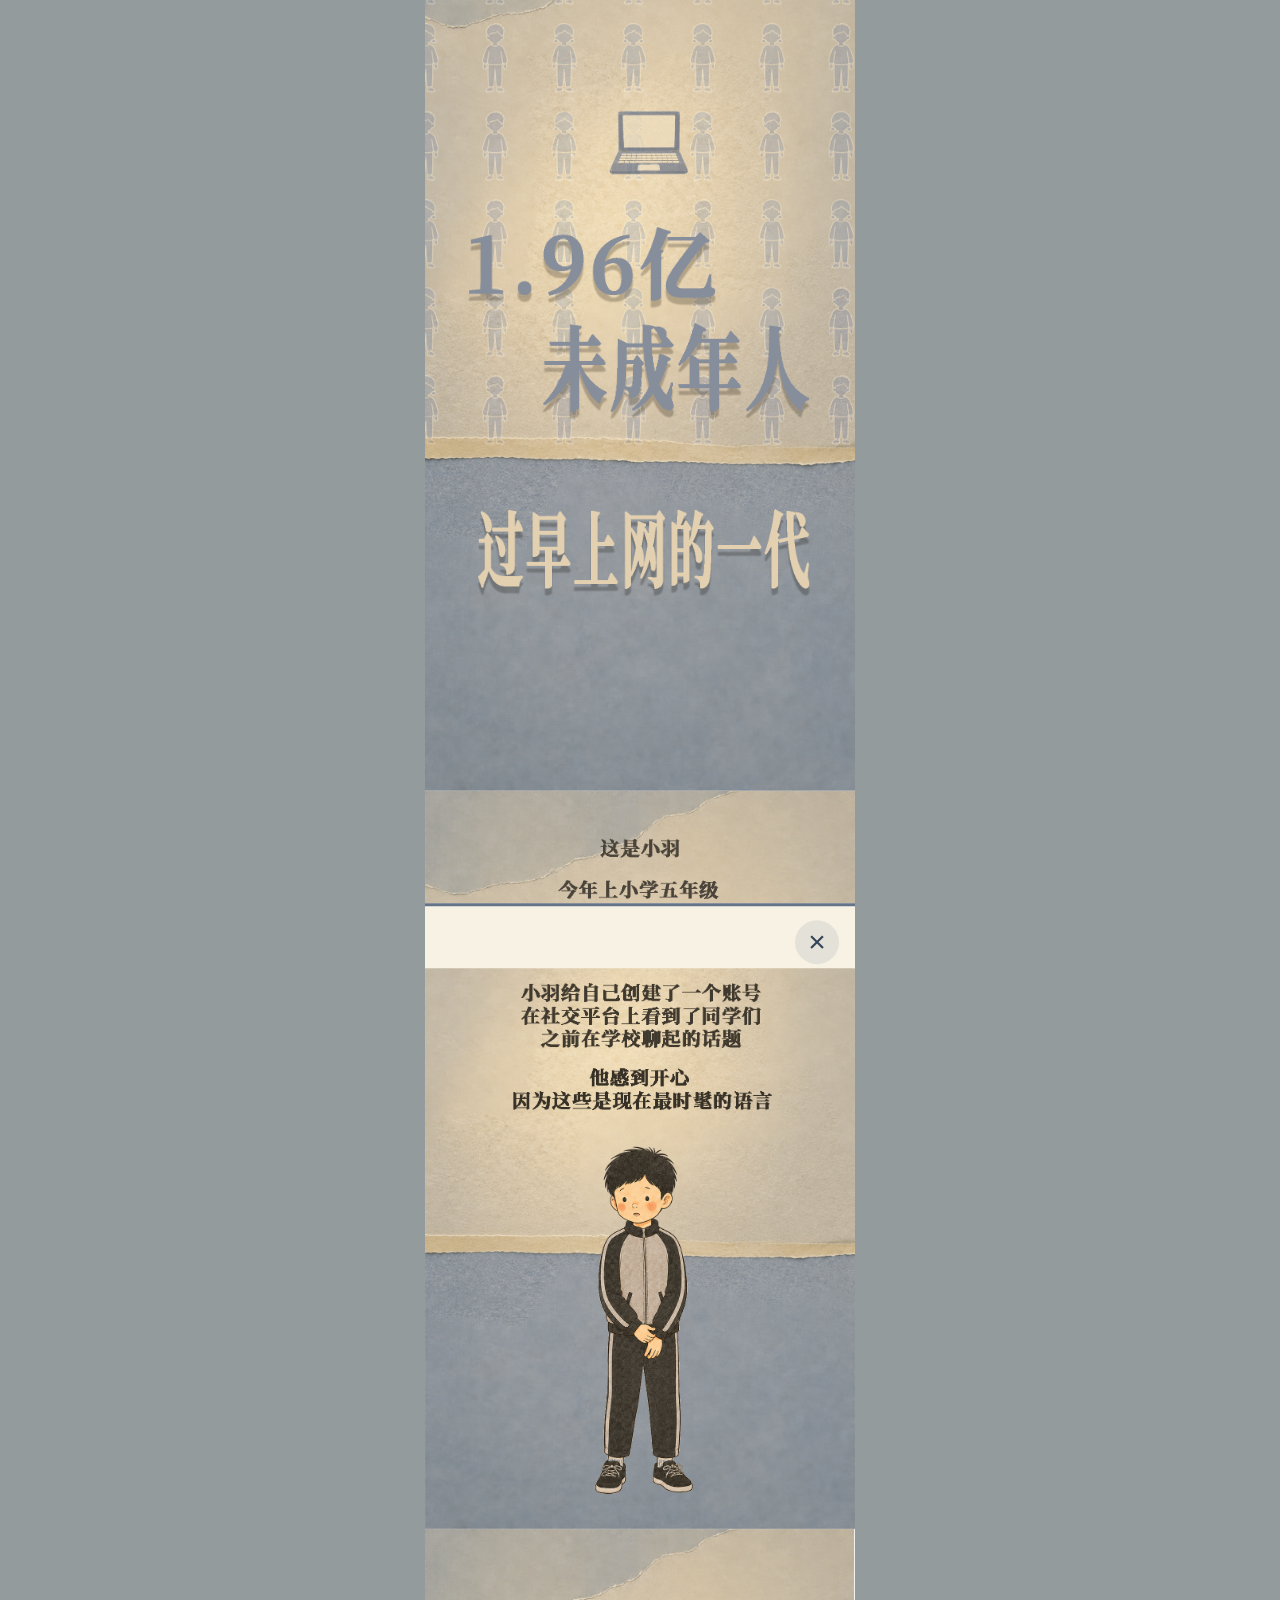
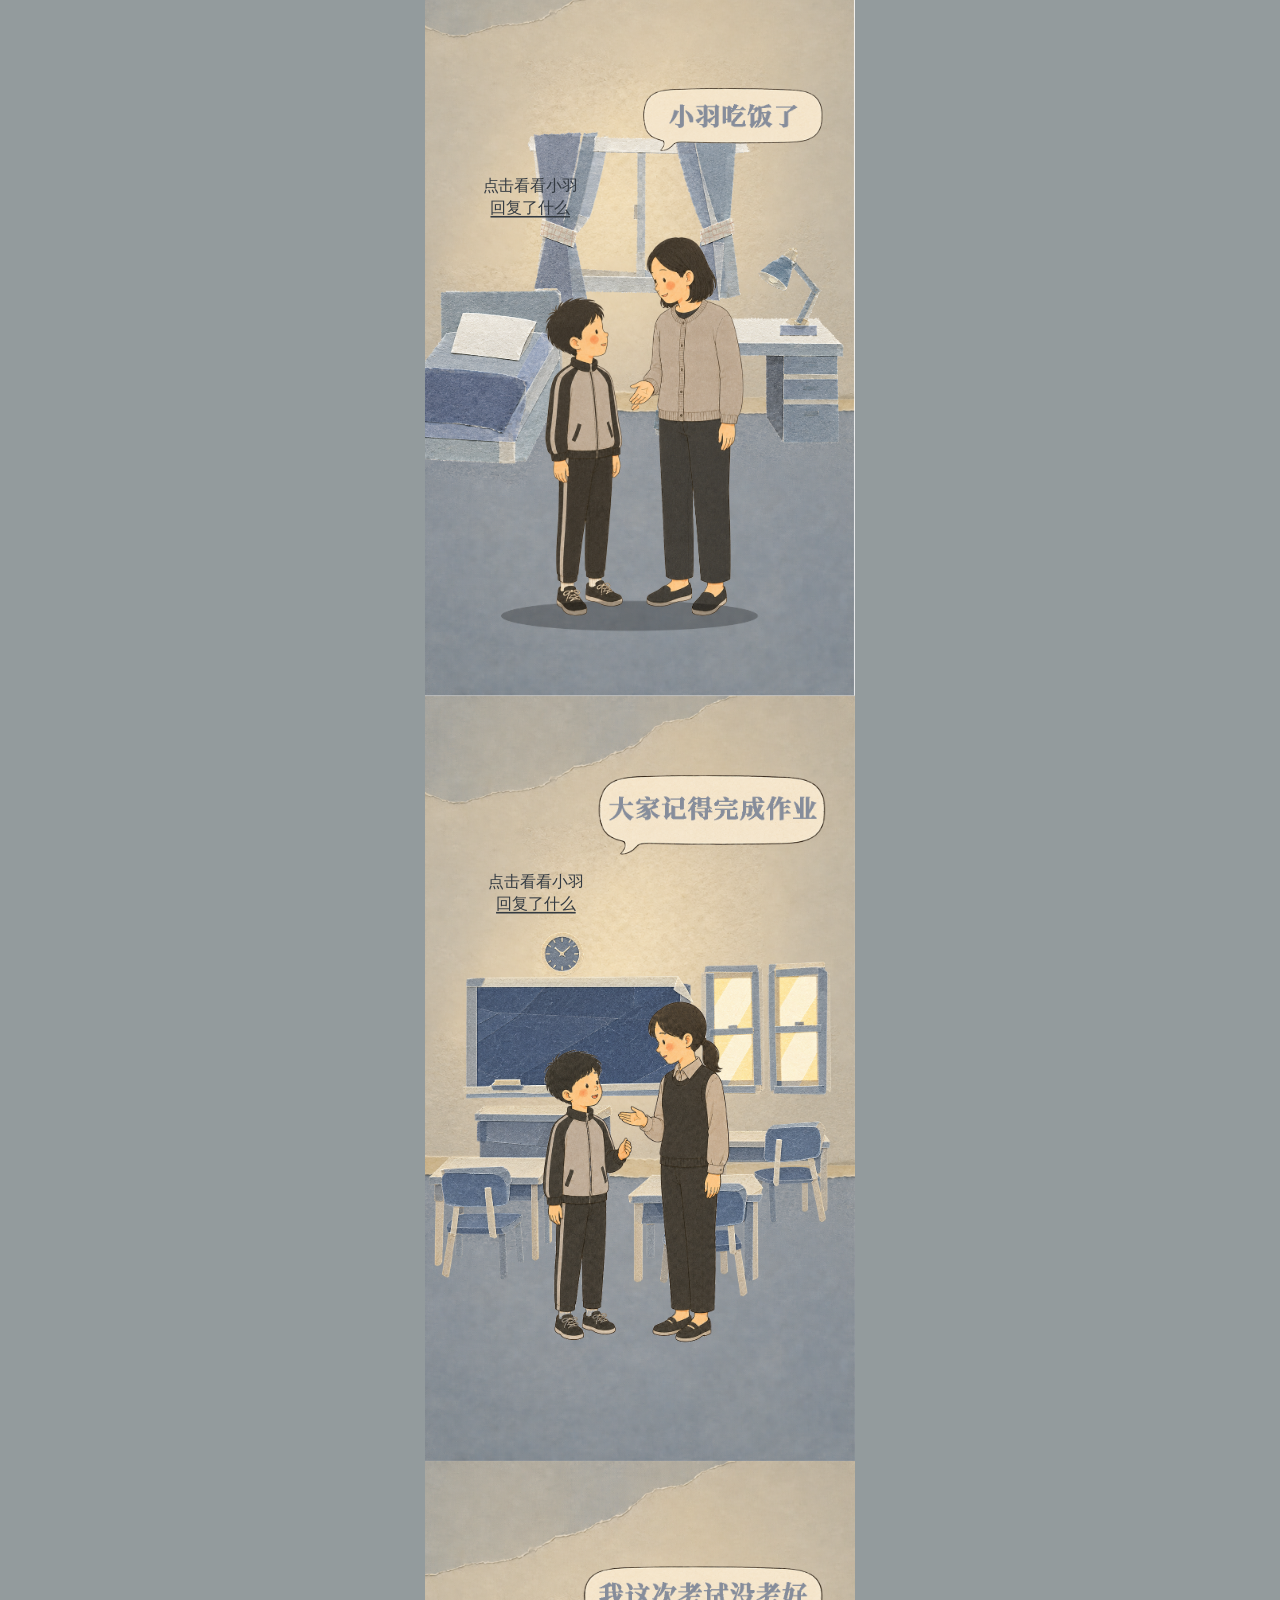
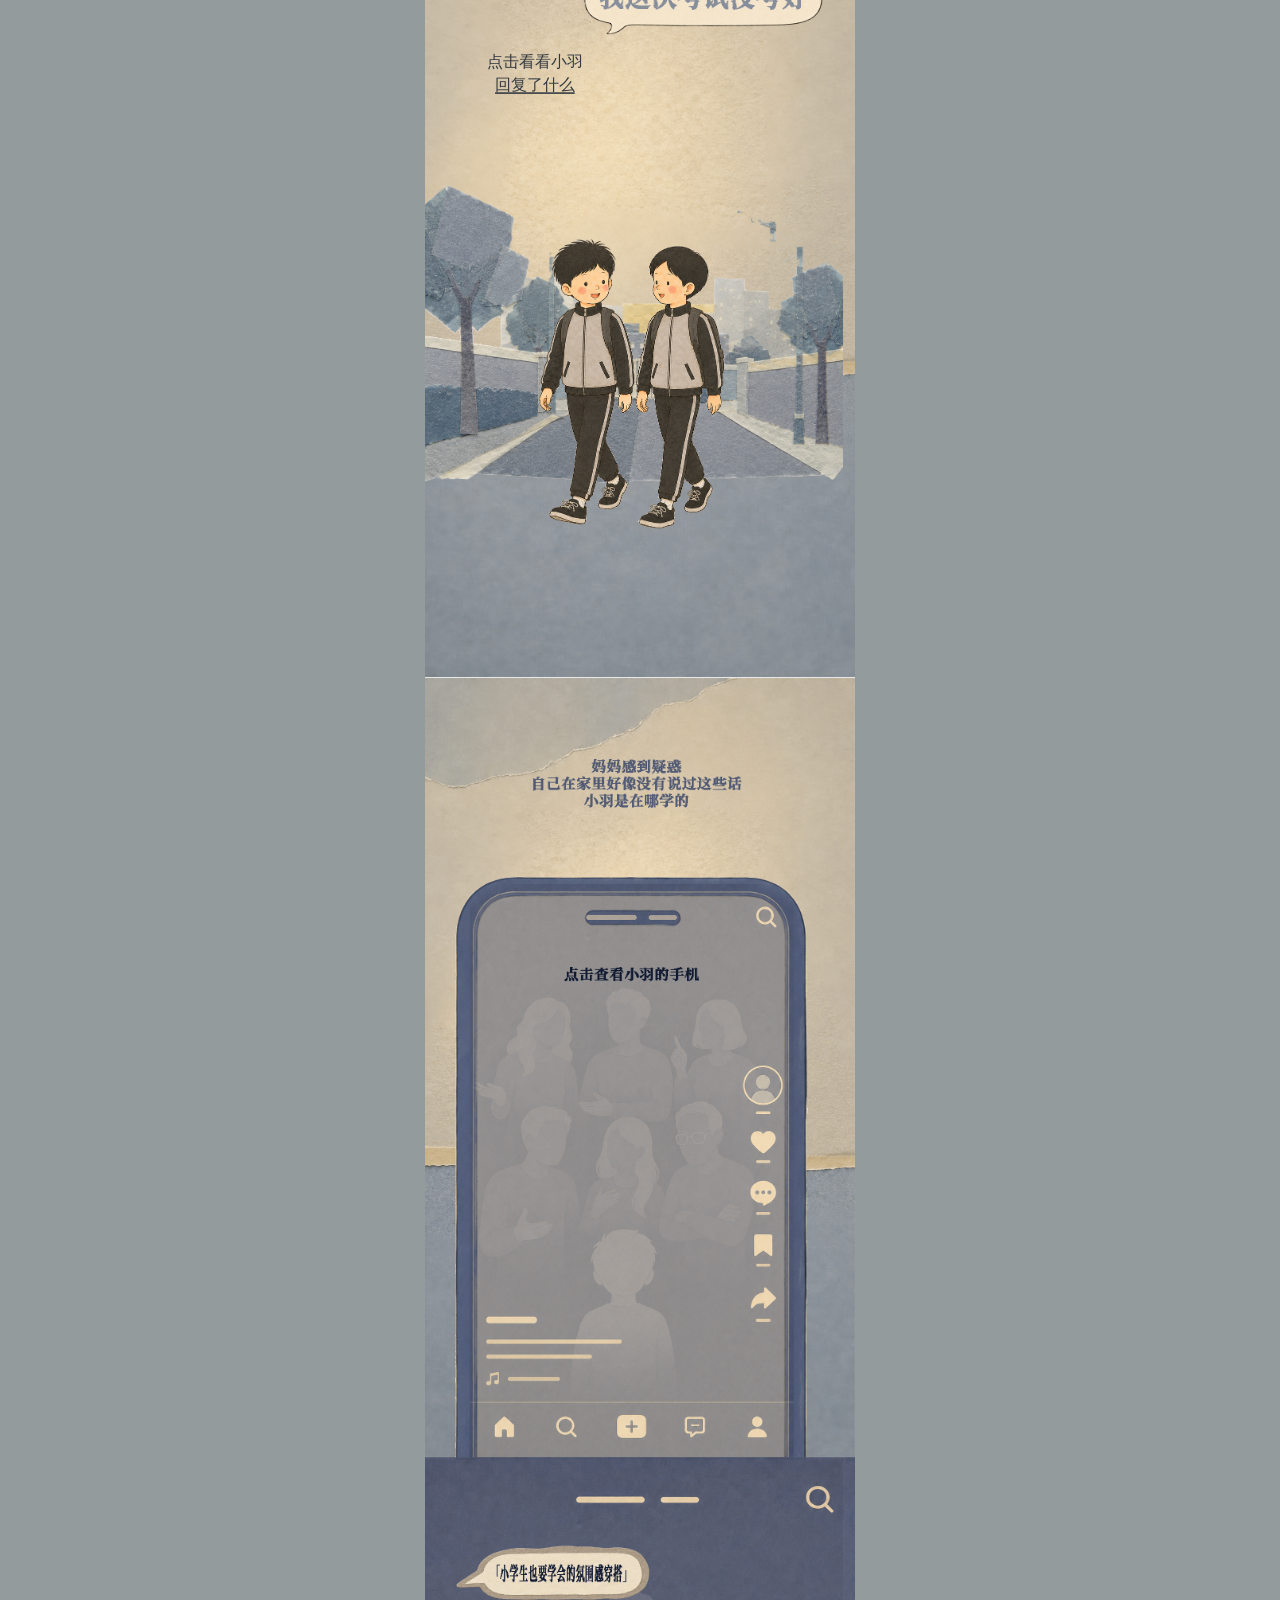
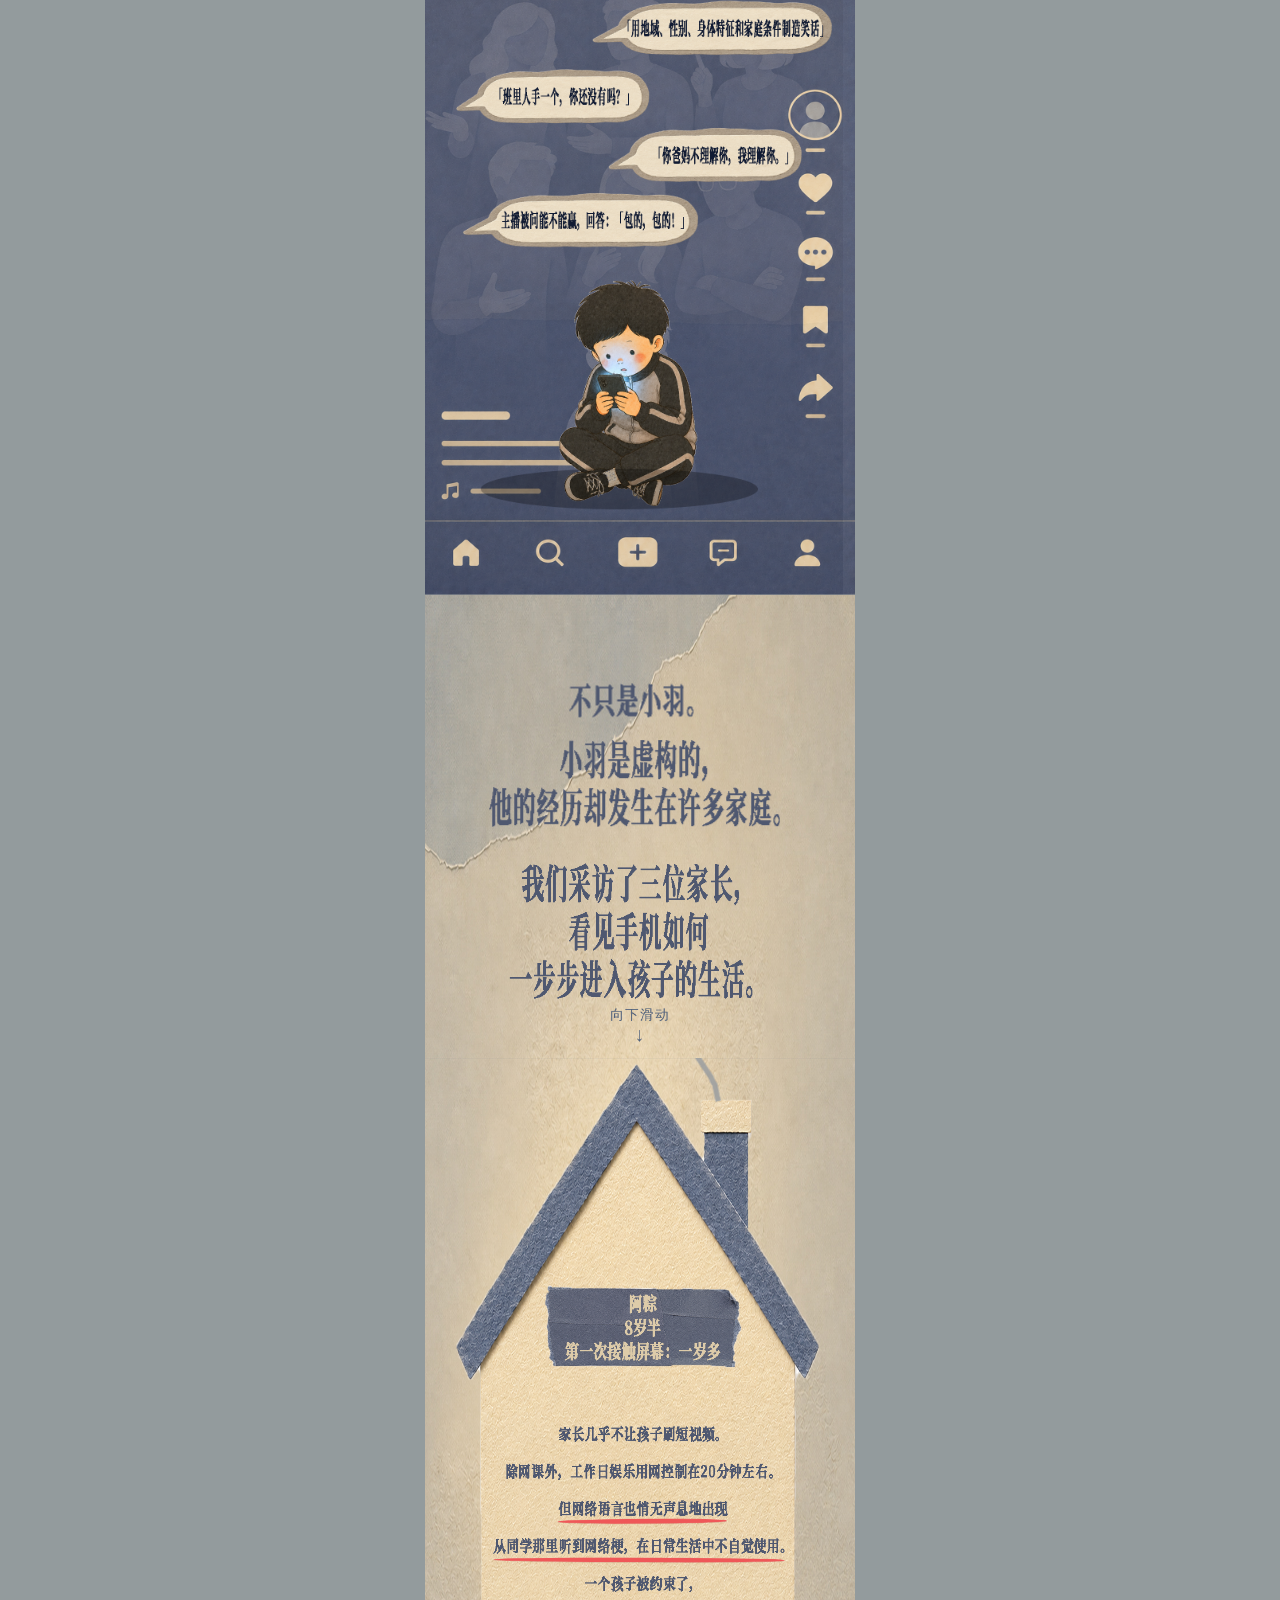
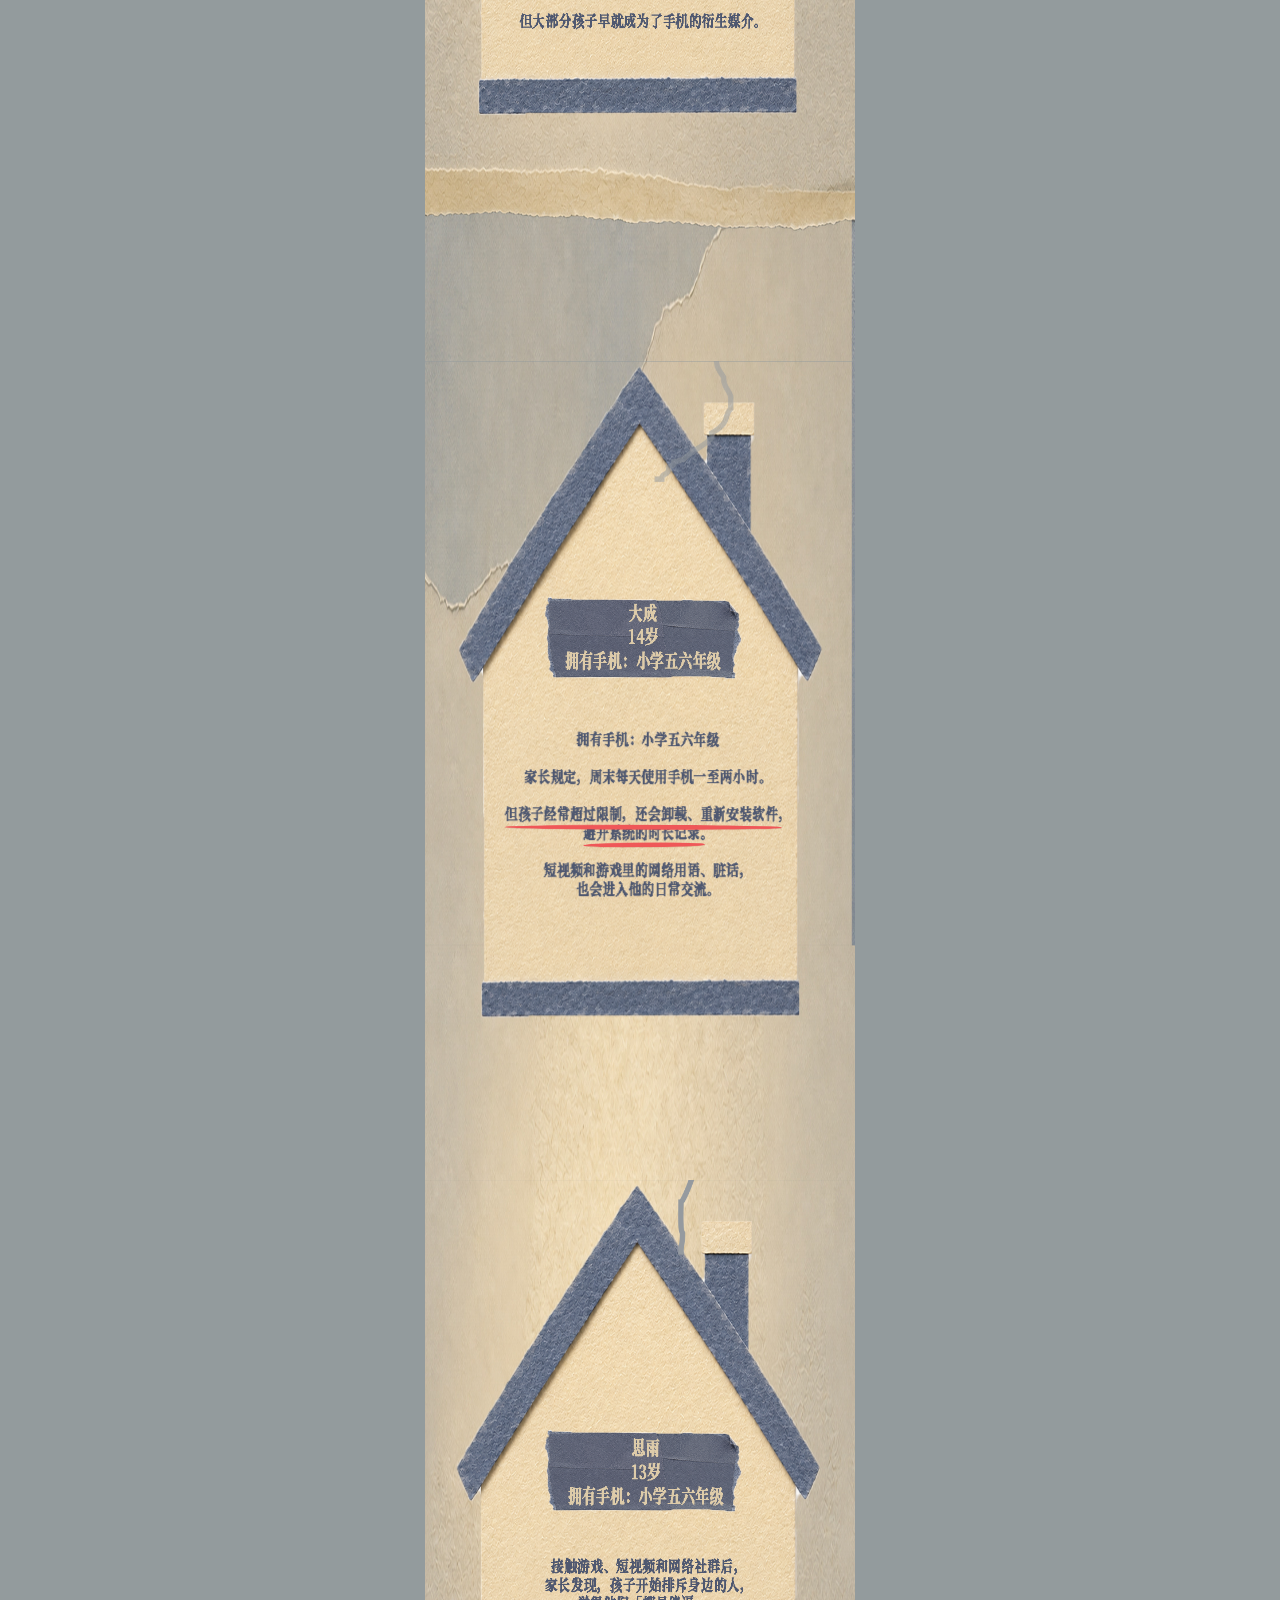
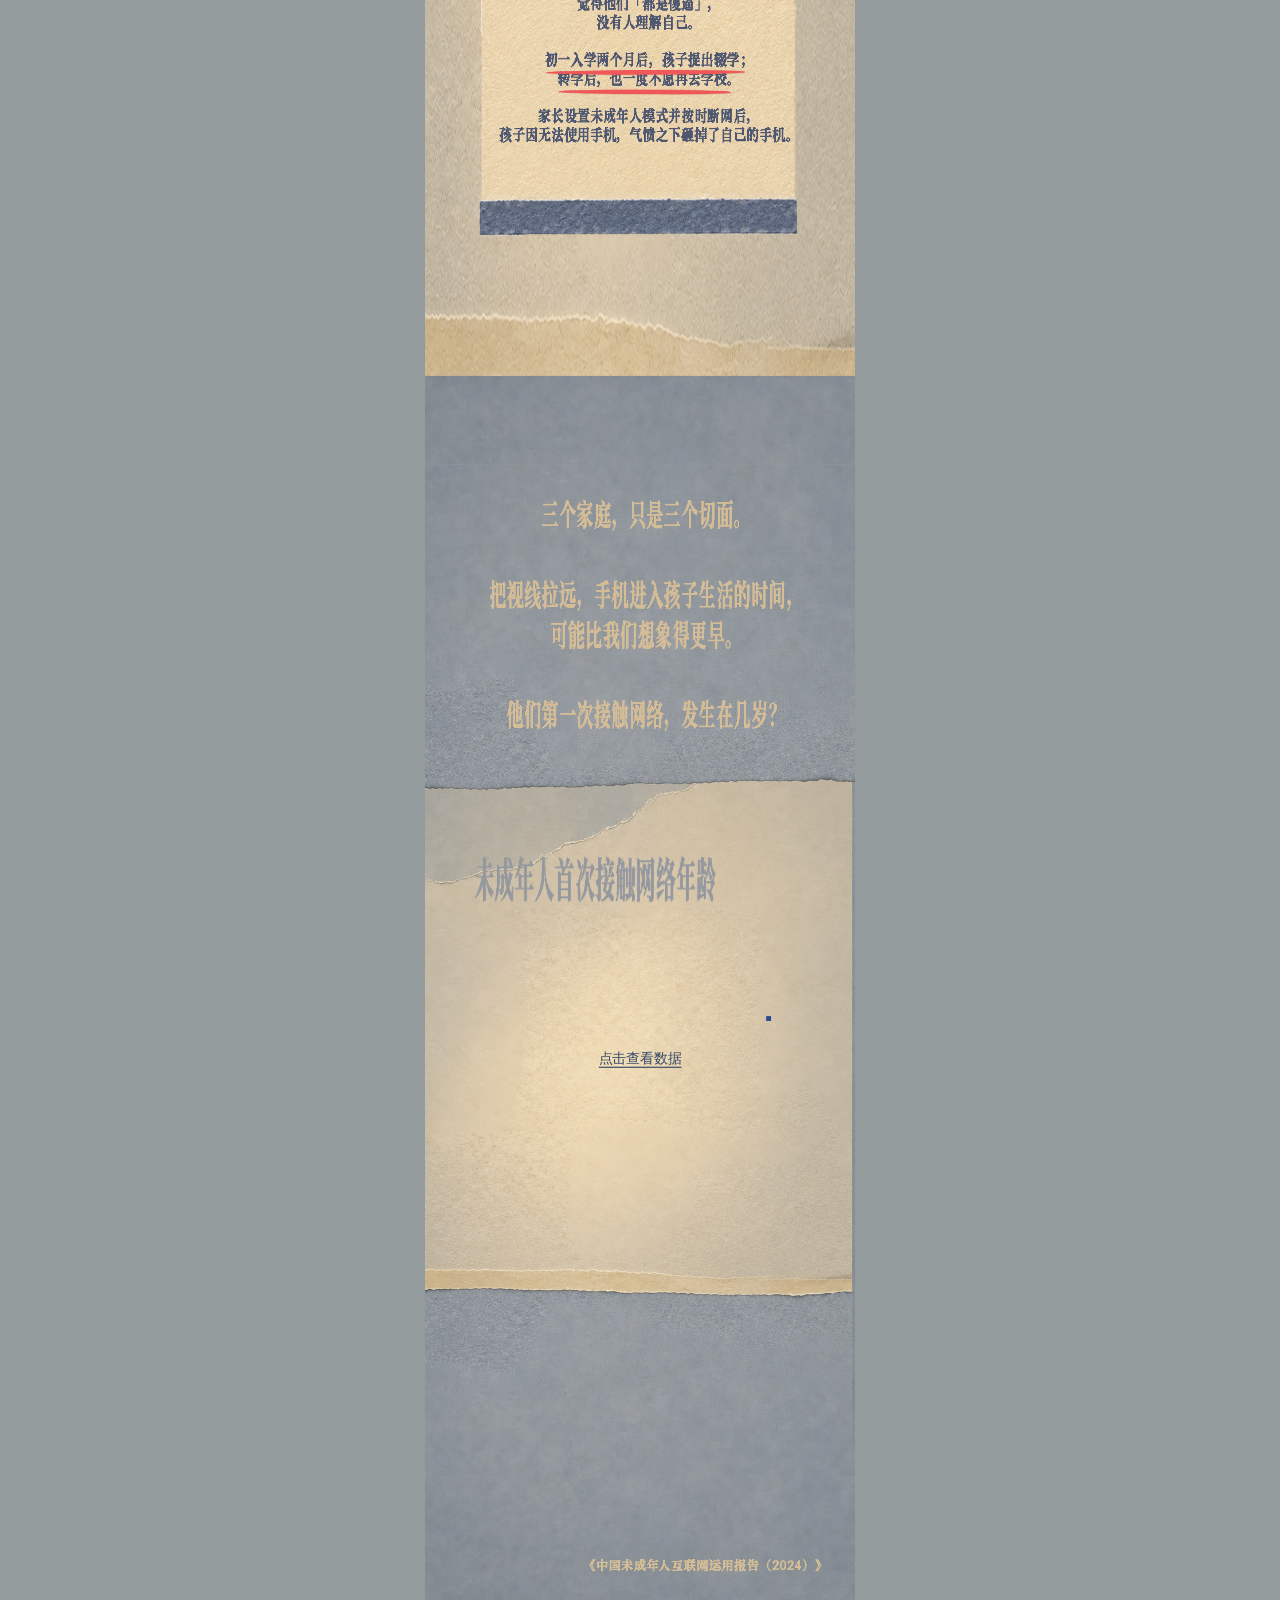
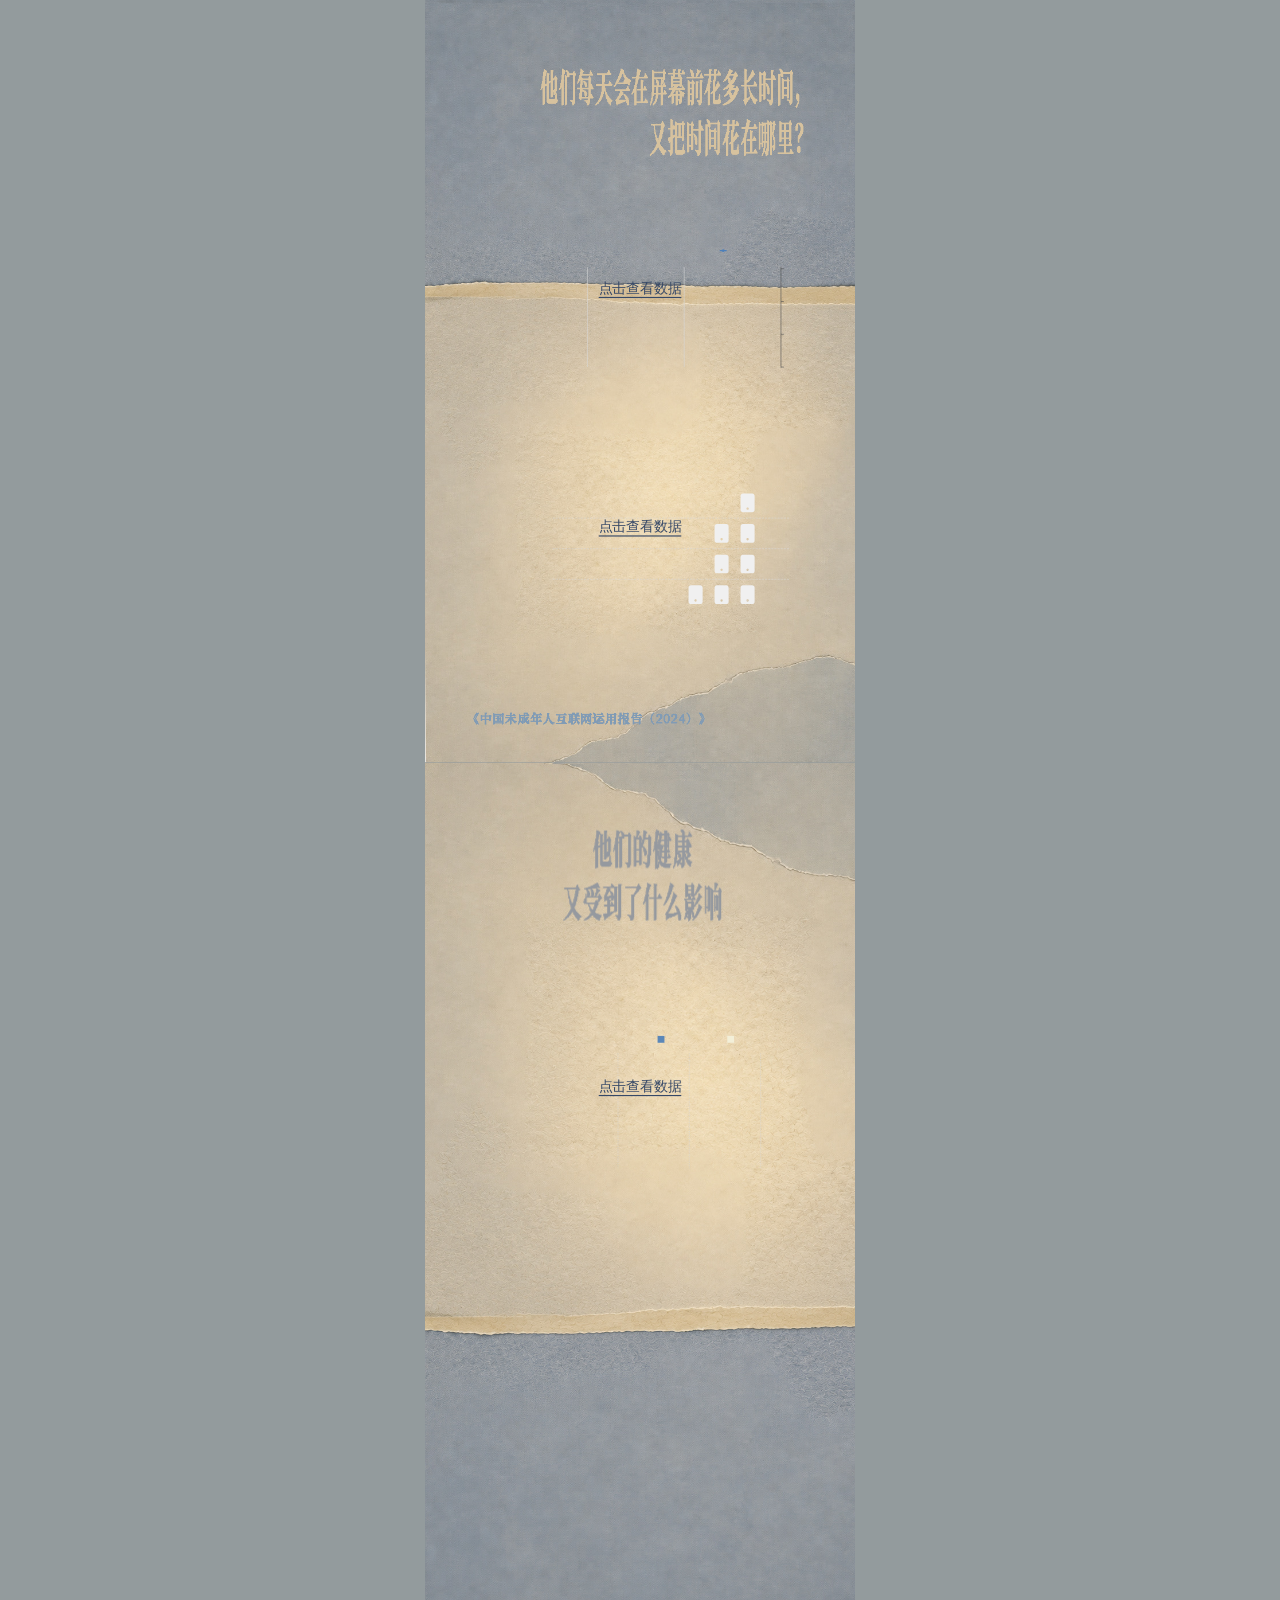
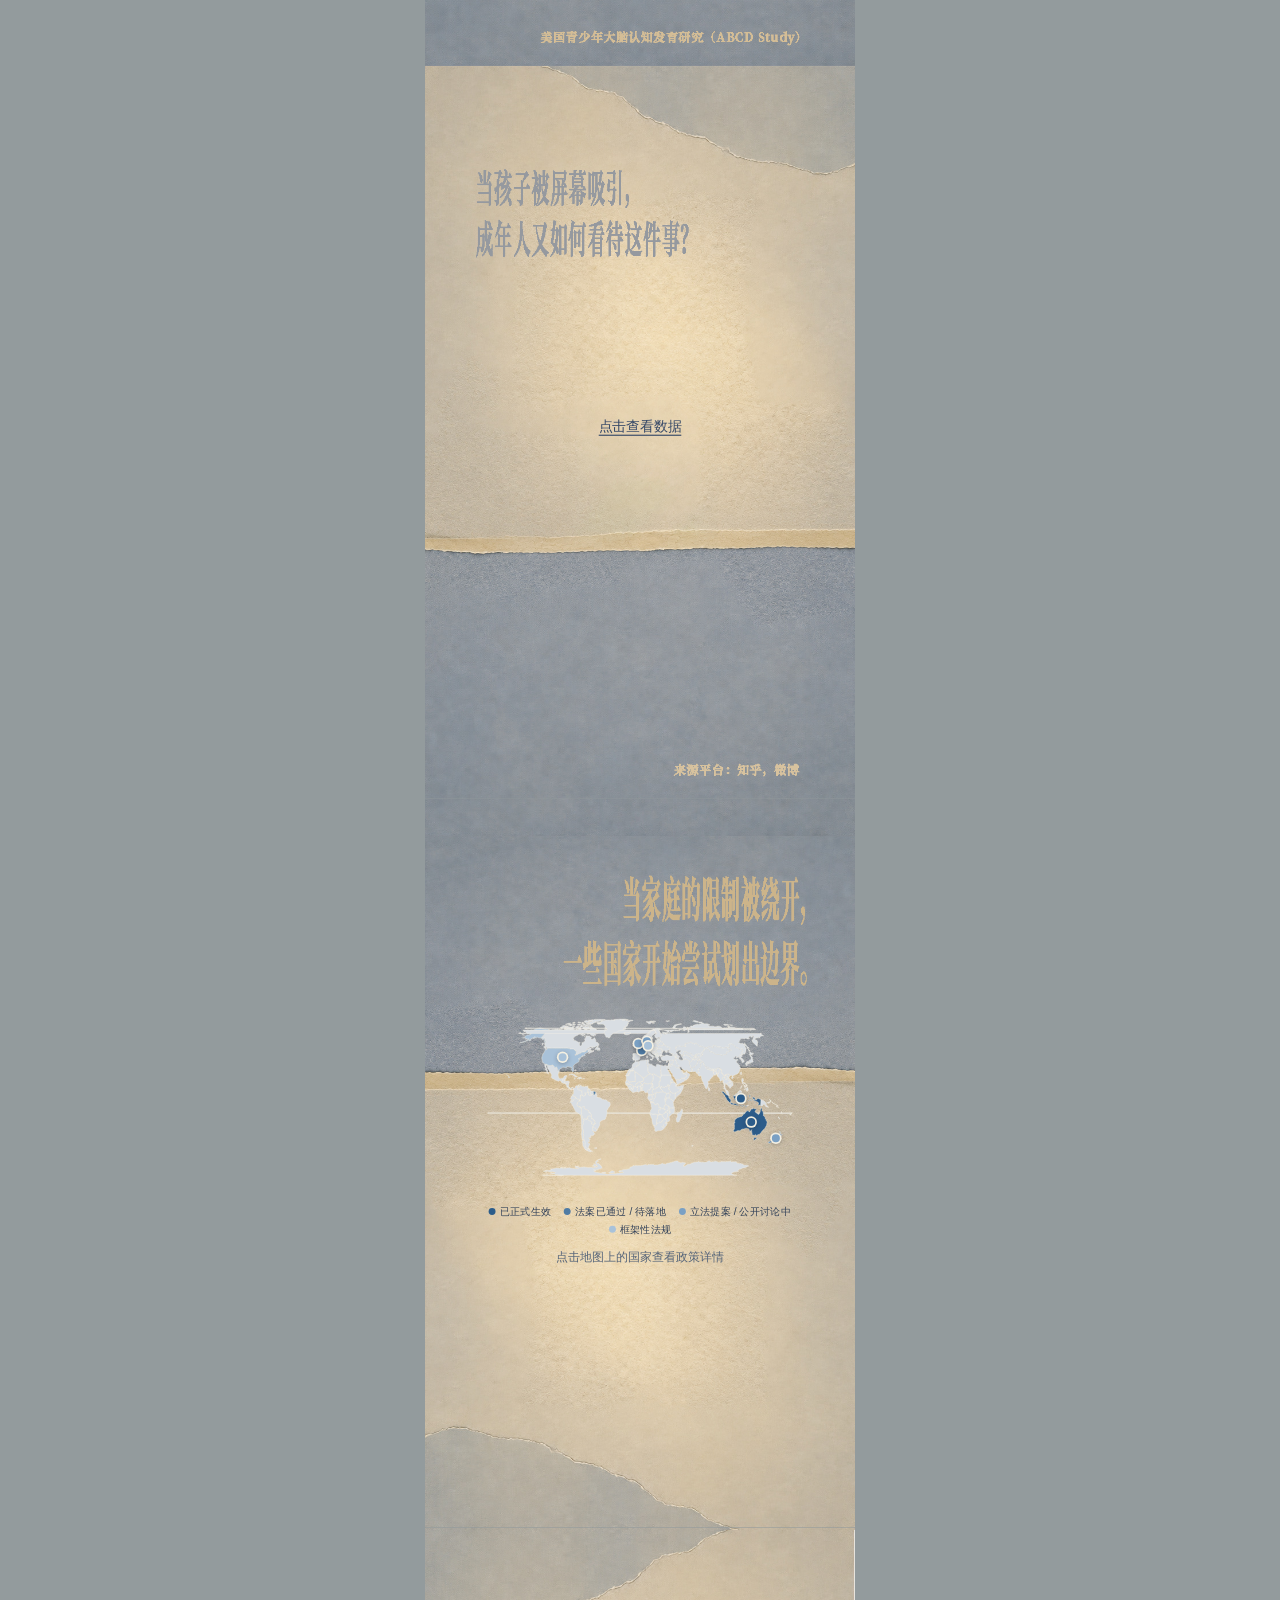
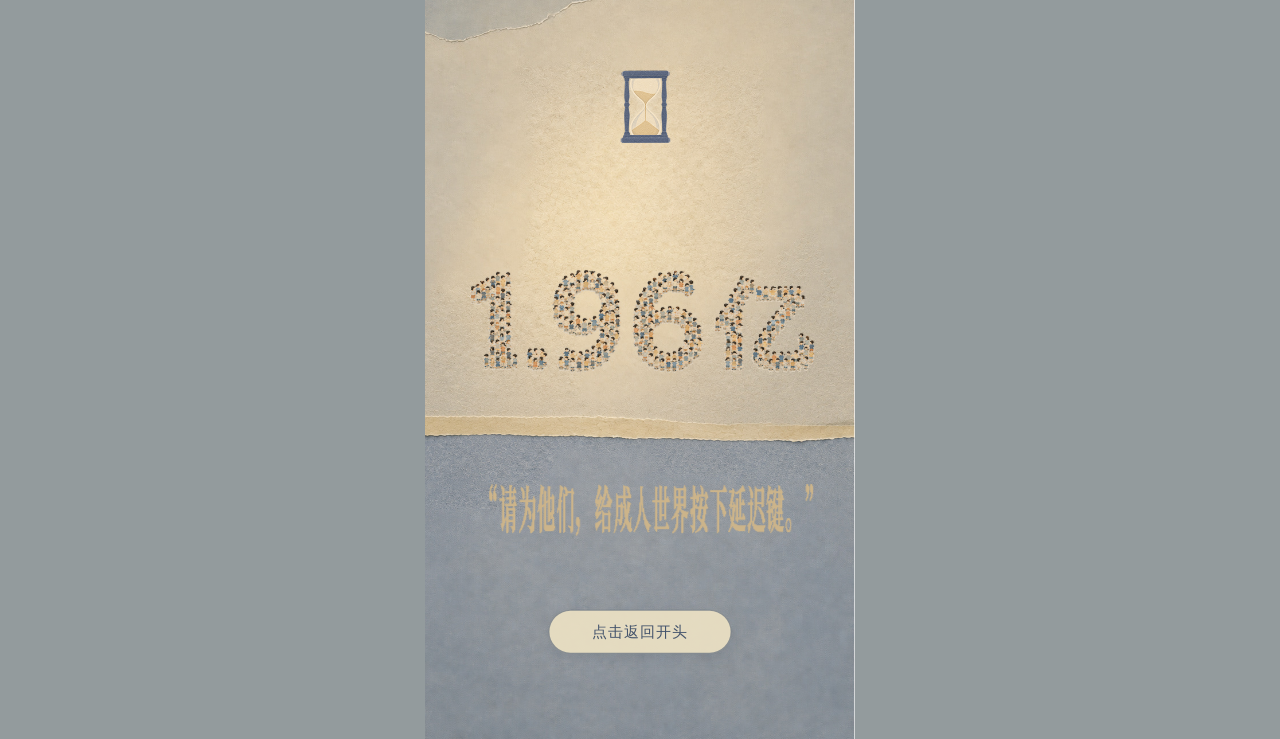
==== index.html @ 1a2f4278 "Refine interview emphasis and pacing" ====
<!doctype html>
<html lang="zh-CN" class="is-loading">
<head>
  <meta charset="UTF-8">
  <meta name="viewport" content="width=device-width, initial-scale=1">
  <meta name="theme-color" content="#939b9d">
  <title>过早上网的一代</title>
  <meta name="description" content="小羽的故事。由原始 PSD 画面制作的竖屏滚动 H5。">
  <link rel="icon" href="data:,">
  <link rel="stylesheet" href="./site-shell.css?v=20260908a">
  <link rel="stylesheet" href="./styles-interactions.css?v=20260903e">
  <link rel="stylesheet" href="./extension.css?v=20260910f">
  <link rel="stylesheet" href="./mobile-pager.css?v=20260909c">
  <script src="./assets/manifest.js" defer></script>
  <script src="./site-shell.js?v=20260908a" defer></script>
  <script src="./assets/interactions.js?v=20260903c" defer></script>
  <script src="./interaction-core.js?v=20260903e" defer></script>
  <script src="./app-interactions.js?v=20260910f" defer></script>
  <script src="./assets/extension/manifest.js?v=20260908d" defer></script>
  <script src="./assets/extension/charts-data.js?v=20260909e" defer></script>
  <script src="./assets/extension/map-data.js?v=20260908d" defer></script>
  <script src="./assets/extension/map-update.js?v=20260909e" defer></script>
  <script src="./extension-core.js?v=20260908d" defer></script>
  <script src="./extension-charts.js?v=20260908d" defer></script>
  <script src="./extension-map.js?v=20260909e" defer></script>
  <script src="./extension.js?v=20260910f" defer></script>
  <script src="./mobile-pager.js?v=20260909e" defer></script>
</head>
<body>
  <div id="h5-loader" role="status" aria-live="polite" aria-label="页面正在加载">
    <div class="h5-loader-panel">
      <div class="h5-loader-content">
        <img class="h5-loader-icon" src="./assets/interaction/layer-84.png" alt="">
        <p class="h5-loader-title">过早上网的一代</p>
        <div class="h5-loader-track" aria-hidden="true"><span id="h5-loader-bar"></span></div>
        <p id="h5-loader-text" class="h5-loader-text">正在加载 0%</p>
      </div>
    </div>
  </div>
  <main id="page" aria-label="过早上网的一代"><div id="design-canvas"></div></main>
  <noscript>
    <div class="no-script">
      <img src="assets/opening.png" alt="过早上网的一代">
      <img src="assets/introduction.png" alt="介绍小羽">
      <img src="assets/bedroom.png" alt="卧室中的母子对白">
      <img src="assets/classroom.png" alt="教室中的师生对白">
      <img src="assets/school-road.png" alt="放学路上的同学对白">
      <img src="assets/transition.png" alt="小羽的手机">
      <img src="assets/online-world.png" alt="小羽的网络环境">
      <img src="assets/extension/scenes/final-interview-intro.jpg" alt="采访引入">
      <img src="assets/extension/scenes/final-interview-one.jpg" alt="第一位家长采访">
      <img src="assets/extension/scenes/final-interview-two.jpg" alt="第二位家长采访">
      <img src="assets/extension/scenes/final-interview-three.jpg" alt="第三位家长采访">
      <img src="assets/extension/scenes/final-data-transition.jpg" alt="从家庭切面进入数据">
      <img src="assets/extension/scenes/final-age-chart.jpg" alt="首次接触网络年龄">
      <img src="assets/extension/scenes/final-usage-charts.jpg" alt="屏幕时长和手机用途">
      <img src="assets/extension/scenes/final-health-chart.jpg" alt="健康风险">
      <img src="assets/extension/scenes/final-word-cloud.jpg" alt="成年人态度词云">
      <img src="assets/extension/scenes/final-policy-map.jpg" alt="各国未成年人网络政策">
      <img src="assets/extension/scenes/final-ending.jpg" alt="请为他们按下延迟键">
    </div>
  </noscript>
  <noscript><style>html.is-loading{overflow:auto}html.is-loading #h5-loader{display:none}html.is-loading #page{visibility:visible}</style></noscript>
</body>
</html>
---- site-shell.css ----
html.is-loading,
html.is-loading body {
  overflow: hidden;
}

html.is-loading:not(.is-ready) #page {
  visibility: hidden;
}

#h5-loader {
  position: fixed;
  z-index: 20000;
  inset: 0;
  display: flex;
  justify-content: center;
  background: #73808e;
  opacity: 1;
  transition: opacity 360ms ease;
  touch-action: none;
}

#h5-loader[hidden] {
  display: none;
}

html.is-ready #h5-loader {
  opacity: 0;
  pointer-events: none;
}

.h5-loader-panel {
  display: grid;
  width: min(100%, 430px);
  min-height: 100vh;
  min-height: 100svh;
  place-items: center;
  color: #4a5668;
  background: #eee3c5;
}

.h5-loader-content {
  display: flex;
  width: 240px;
  flex-direction: column;
  align-items: center;
  transform: translateY(-4vh);
}

.h5-loader-icon {
  display: block;
  width: 82px;
  height: auto;
  margin-bottom: 26px;
  opacity: .82;
  animation: h5-loader-breathe 1.7s ease-in-out infinite;
}

.h5-loader-title {
  margin: 0 0 28px;
  font: 500 22px/1.5 "Songti SC", "STSong", serif;
  letter-spacing: .14em;
}

.h5-loader-track {
  width: 190px;
  height: 3px;
  overflow: hidden;
  background: rgba(74, 86, 104, .18);
}

#h5-loader-bar {
  display: block;
  width: 0;
  height: 100%;
  background: #65758a;
  transition: width 180ms ease;
}

.h5-loader-text {
  margin: 13px 0 0;
  font: 14px/1.5 "PingFang SC", "Microsoft YaHei", sans-serif;
  letter-spacing: .08em;
}

.return-to-opening {
  position: absolute;
  z-index: 5000;
  left: 50%;
  top: 1190px;
  width: 320px;
  min-height: var(--extension-touch-size, 86px);
  padding: 10px 18px;
  border: 2px solid rgba(71, 87, 111, .58);
  border-radius: 999px;
  color: #43536b;
  background: rgba(238, 227, 197, .9);
  box-shadow: 0 7px 20px rgba(49, 58, 72, .12);
  font-family: "PingFang SC", "Microsoft YaHei", sans-serif;
  font-size: calc(var(--extension-touch-size, 86px) * .34);
  line-height: 1.4;
  letter-spacing: .08em;
  transform: translateX(-50%);
  cursor: pointer;
  touch-action: pan-y;
  -webkit-tap-highlight-color: transparent;
}

.return-to-opening:focus-visible {
  outline: 3px solid #4f7eff;
  outline-offset: 4px;
}

.return-to-opening:active {
  transform: translateX(-50%) scale(.98);
}

@keyframes h5-loader-breathe {
  0%, 100% { opacity: .58; transform: translateY(-3px); }
  50% { opacity: .9; transform: translateY(3px); }
}

@media (prefers-reduced-motion: reduce) {
  #h5-loader,
  #h5-loader-bar,
  .h5-loader-icon {
    animation: none !important;
    transition: none !important;
  }
}
---- styles-interactions.css ----
:root { color-scheme: light; }
* { box-sizing: border-box; }
html, body { margin: 0; padding: 0; overflow-x: hidden; }
html { scrollbar-width: none; }
html::-webkit-scrollbar { display: none; }
body { background: #939b9d; }
#page { position: relative; width: min(100%, 1080px); margin: 0 auto; overflow: hidden; }
/* 固定原设计坐标，只对整个画布等比缩放。 */
#design-canvas {
  position: absolute; left: 0; top: 0; width: 1080px; height: 13549px;
  transform: scale(var(--page-scale, 1)); transform-origin: 0 0;
}
.scene {
  position: absolute; left: 0; top: calc(var(--scene-y) * 1px);
  width: 1080px; height: calc(var(--scene-height) * 1px);
}
.scene-final, .scene-backdrop {
  position: absolute; left: 0; top: 0; width: 1080px; height: 100%; display: block;
}
.scene-final { z-index: 100; opacity: 1; pointer-events: none; }
.layer-stage { position: absolute; inset: 0; opacity: 0; pointer-events: none; background: #fff; }
#online-world > .layer-stage { background: transparent; }
.scene[data-render="layers"] > .scene-final { opacity: 0; }
.scene[data-render="layers"] > .layer-stage { opacity: 1; }
.psd-layer {
  position: absolute;
  left: calc(var(--psd-x) * 1px);
  top: calc((var(--psd-y) - var(--scene-y)) * 1px);
  width: calc(var(--psd-width) * 1px); height: calc(var(--psd-height) * 1px);
  z-index: var(--psd-z); display: block; transform: none;
  pointer-events: none; user-select: none;
}
/* 原手机屏幕上的透明热区；拖动仍由浏览器正常滚动。 */
.phone-hotzone {
  position: absolute; left: 112px; top: 518px; width: 814px; height: 1445px;
  z-index: 200; background: transparent; border: 0; padding: 0; margin: 0;
  cursor: pointer; touch-action: pan-y; -webkit-tap-highlight-color: transparent;
}
.phone-hotzone:disabled { pointer-events: none; }
.phone-hotzone:focus-visible { outline: 3px solid #4f7eff; outline-offset: -3px; }
/* 新增点击指示只占用原回复气泡区域，不改变任何美术素材的位置。 */
.reply-hint {
  position: absolute;
  left: calc(var(--psd-x) * 1px);
  top: calc((var(--psd-y) - var(--scene-y)) * 1px);
  width: calc(var(--psd-width) * 1px); height: calc(var(--psd-height) * 1px);
  z-index: 200; border: 0; padding: 0 18px; margin: 0;
  background: transparent; color: #343b42;
  font: 40px/1.4 "PingFang SC", "Microsoft YaHei", sans-serif;
  letter-spacing: 0; text-align: center; cursor: pointer;
  opacity: 0; pointer-events: none; touch-action: pan-y;
  -webkit-tap-highlight-color: transparent;
}
.reply-hint span { display: block; }
.reply-hint span:last-child { text-decoration: underline; text-underline-offset: 7px; }
.reply-hint[data-available="true"] { opacity: 1; pointer-events: auto; }
.reply-hint:focus-visible { outline: 3px solid #4f7eff; outline-offset: -3px; }
@media (prefers-reduced-motion: reduce) {
  .psd-layer { animation: none !important; transition: none !important; }
}
.no-script { width: min(100%,1080px); margin: 0 auto; }
.no-script img { display:block; width:100%; height:auto; }
---- extension.css ----
/* 新版后半段：仍使用旧版1080px坐标系，只整体缩放750px续页。 */
#page.extension-enabled {
  height: var(--extension-page-height) !important;
  width: min(100%, 430px);
}

#extension-canvas {
  position: absolute;
  left: 0;
  width: 750px;
  overflow: visible;
  transform-origin: 0 0;
}

.extension-scene {
  position: absolute;
  left: 0;
  width: 750px;
  overflow: hidden;
  isolation: isolate;
}

.extension-final,
.extension-backdrop {
  position: absolute;
  inset: 0;
  display: block;
  width: 750px;
  height: 100%;
  user-select: none;
  pointer-events: none;
}

.extension-final { z-index: 1; }
.extension-backdrop { z-index: 0; }

.extension-scene.is-enhanced .extension-final { display: none; }
.extension-scene.has-error .extension-final { display: block; z-index: 9999; }

.extension-layer-stage {
  position: absolute;
  inset: 0;
  z-index: 2;
  overflow: hidden;
}

.extension-art-layer {
  position: absolute;
  display: block;
  max-width: none;
  opacity: 0;
  pointer-events: none;
  user-select: none;
  transform-origin: 50% 50%;
  will-change: opacity, transform;
}

.interview-underline {
  --underline-progress: 0;
  --underline-rotate: 0deg;
  position: absolute;
  z-index: 1400;
  display: block;
  height: 8px;
  border-radius: 55% 45% 50% 50%;
  background: #ef5758;
  box-shadow: 0 1px 0 rgba(174, 43, 47, .22);
  opacity: 0;
  transform: rotate(var(--underline-rotate)) scaleX(var(--underline-progress));
  transform-origin: left center;
  pointer-events: none;
  will-change: opacity, transform;
}

.interview-scroll-guide {
  position: absolute;
  z-index: 1500;
  left: 0;
  top: 718px;
  width: 750px;
  color: #50617c;
  font: 24px/1.25 "PingFang SC", "Microsoft YaHei", sans-serif;
  letter-spacing: 2px;
  text-align: center;
  opacity: 0;
  pointer-events: none;
  will-change: opacity, transform;
}

.interview-scroll-guide > span { display: block; }

.interview-scroll-arrow {
  margin-top: 2px;
  font-size: 34px;
  line-height: 1;
  animation: interview-scroll-nudge 1.35s ease-in-out infinite;
}

@keyframes interview-scroll-nudge {
  0%, 100% { transform: translateY(0); opacity: .62; }
  50% { transform: translateY(8px); opacity: 1; }
}

.extension-chart-shell {
  position: absolute;
  z-index: 600;
  width: 620px;
  overflow: visible;
}

.extension-chart-shell svg {
  display: block;
  width: 100%;
  height: auto;
  overflow: visible;
}

.extension-chart-trigger {
  position: absolute;
  z-index: 2000;
  left: 50%;
  top: 50%;
  width: 248px;
  min-height: 58px;
  margin: -29px 0 0 -124px;
  border: 0;
  padding: 8px;
  color: #354867;
  background: transparent;
  font: 24px/1.4 "PingFang SC", "Microsoft YaHei", sans-serif;
  text-align: center;
  text-decoration: underline;
  text-underline-offset: 7px;
  cursor: pointer;
  touch-action: pan-y;
  -webkit-tap-highlight-color: transparent;
}

.extension-chart-trigger:focus-visible {
  outline: 3px solid #4f7eff;
  outline-offset: 3px;
}

.extension-chart-shell[data-chart-complete="true"] .extension-chart-trigger {
  display: none;
}

/* 政策地图：地图本体保持 PSD 坐标，仅在圆点上叠加可点按区域。 */
.policy-map {
  position: absolute;
  z-index: 500;
  left: 65px;
  top: 355px;
  width: 620px;
  color: #34435a;
  font-family: "PingFang SC", "Microsoft YaHei", sans-serif;
}

.map-art {
  position: relative;
  width: 620px;
  height: 330px;
  opacity: 0;
  transform: translateY(16px);
  transition: opacity 700ms ease, transform 700ms ease;
}

.policy-map.is-visible .map-art {
  opacity: 1;
  transform: translateY(0);
}

.map-art > svg {
  display: block;
  width: 620px;
  height: 330px;
}

.policy-world path {
  fill: #d9dee3;
}

.policy-world path.policy-country {
  fill: var(--policy-country-color) !important;
}

.policy-point {
  position: absolute;
  width: var(--extension-touch-size, 84px);
  height: var(--extension-touch-size, 84px);
  margin: var(--extension-touch-half, -42px) 0 0 var(--extension-touch-half, -42px);
  border: 0;
  border-radius: 50%;
  padding: 0;
  background: transparent;
  cursor: pointer;
  touch-action: pan-y;
  -webkit-tap-highlight-color: transparent;
}

.policy-point::before {
  content: "";
  position: absolute;
  left: 50%;
  top: 50%;
  width: 14px;
  height: 14px;
  border: 3px solid rgba(247, 242, 227, .96);
  border-radius: 50%;
  background: var(--point-color);
  box-shadow: 0 2px 7px rgba(32, 33, 36, .28);
  transform: translate(-50%, -50%);
}

.policy-point:focus-visible,
.sheet-close:focus-visible {
  outline: 3px solid #4f7eff;
  outline-offset: 3px;
}

.map-legend {
  margin: 20px 14px 0;
  font-size: 18px;
  line-height: 1.7;
  text-align: center;
}

.map-legend span {
  display: inline-block;
  margin: 0 11px;
  white-space: nowrap;
}

.map-legend span::before {
  content: "";
  display: inline-block;
  width: 12px;
  height: 12px;
  margin-right: 7px;
  border-radius: 50%;
  background: var(--legend-color);
}

.map-instruction {
  margin: 20px 0 0;
  color: #56657a;
  font-size: 21px;
  text-align: center;
}

.policy-fallback {
  position: absolute;
  width: 1px;
  height: 1px;
  overflow: hidden;
  clip: rect(0 0 0 0);
  clip-path: inset(50%);
}

/* 国家政策详情：固定在真实手机视口，不随 PSD 画布缩放。 */
.sheet-backdrop {
  position: fixed;
  z-index: 9900;
  inset: 0;
  display: none;
  background: rgba(22, 29, 39, .48);
  opacity: 0;
  transition: opacity 220ms ease;
}

.sheet-backdrop.is-open {
  display: block;
  opacity: 1;
}

.policy-sheet {
  position: fixed;
  z-index: 10000;
  left: 50%;
  bottom: 0;
  width: min(100%, 430px);
  max-height: 65vh;
  padding: 24px 24px calc(24px + env(safe-area-inset-bottom));
  overflow-y: auto;
  color: #202124;
  background: #f7f2e3;
  border-top: 3px solid #64748b;
  box-sizing: border-box;
  transform: translate(-50%, 105%);
  transition: transform 320ms ease;
  overscroll-behavior: contain;
}

.policy-sheet.is-open { transform: translate(-50%, 0); }

.sheet-close {
  position: absolute;
  top: 14px;
  right: 16px;
  width: 44px;
  height: 44px;
  border: 0;
  border-radius: 50%;
  padding: 0;
  color: #34435a;
  background: rgba(91, 107, 132, .12);
  font-size: 30px;
  line-height: 42px;
  cursor: pointer;
}

.policy-sheet h2 {
  margin: 0 58px 7px 0;
  font-size: 26px;
  line-height: 1.3;
}

.policy-sheet .sheet-status {
  margin: 0 0 14px;
  font-size: 17px;
  font-weight: 700;
}

.policy-sheet .sheet-copy {
  margin: 0;
  font-size: 16px;
  line-height: 1.75;
}

@media (prefers-reduced-motion: reduce) {
  #extension-canvas * {
    animation-duration: 1ms !important;
    transition-duration: 1ms !important;
  }
}
---- mobile-pager.css ----
/* Mobile narrative paging. Artwork keeps its PSD coordinates; only the viewport changes pages. */
#h5-page-fade,
#h5-page-mask-top,
#h5-page-mask-bottom {
  display: none;
}

@media (max-width: 600px) {
  html.h5-mobile-pager,
  html.h5-mobile-pager body {
    height: auto !important;
    overflow-y: auto !important;
    overscroll-behavior-y: none;
    -webkit-overflow-scrolling: touch;
  }

  html.h5-mobile-pager:not(.h5-interview-flow) #page {
    touch-action: none;
  }

  html.h5-mobile-pager.h5-interview-flow,
  html.h5-mobile-pager.h5-interview-flow body {
    touch-action: pan-y;
  }

  html.h5-mobile-pager.h5-interview-flow #page {
    touch-action: pan-y;
  }

  #h5-page-fade {
    position: fixed;
    z-index: 18000;
    inset: 0;
    display: block;
    background: #73808e;
    opacity: 0;
    pointer-events: none;
    transition: opacity 300ms ease;
  }

  #h5-page-fade.is-visible {
    opacity: 1;
    pointer-events: auto;
  }

  #h5-page-mask-top,
  #h5-page-mask-bottom {
    position: fixed;
    z-index: 8000;
    left: 0;
    right: 0;
    display: block;
    height: 0;
    background: var(--h5-page-edge, #878e95);
    pointer-events: none;
  }

  #h5-page-mask-top { top: 0; }
  #h5-page-mask-bottom { bottom: 0; }

  html.h5-interview-flow #h5-page-mask-top,
  html.h5-interview-flow #h5-page-mask-bottom {
    display: none;
  }
}

@media (prefers-reduced-motion: reduce) {
  #h5-page-fade { transition: none !important; }
}
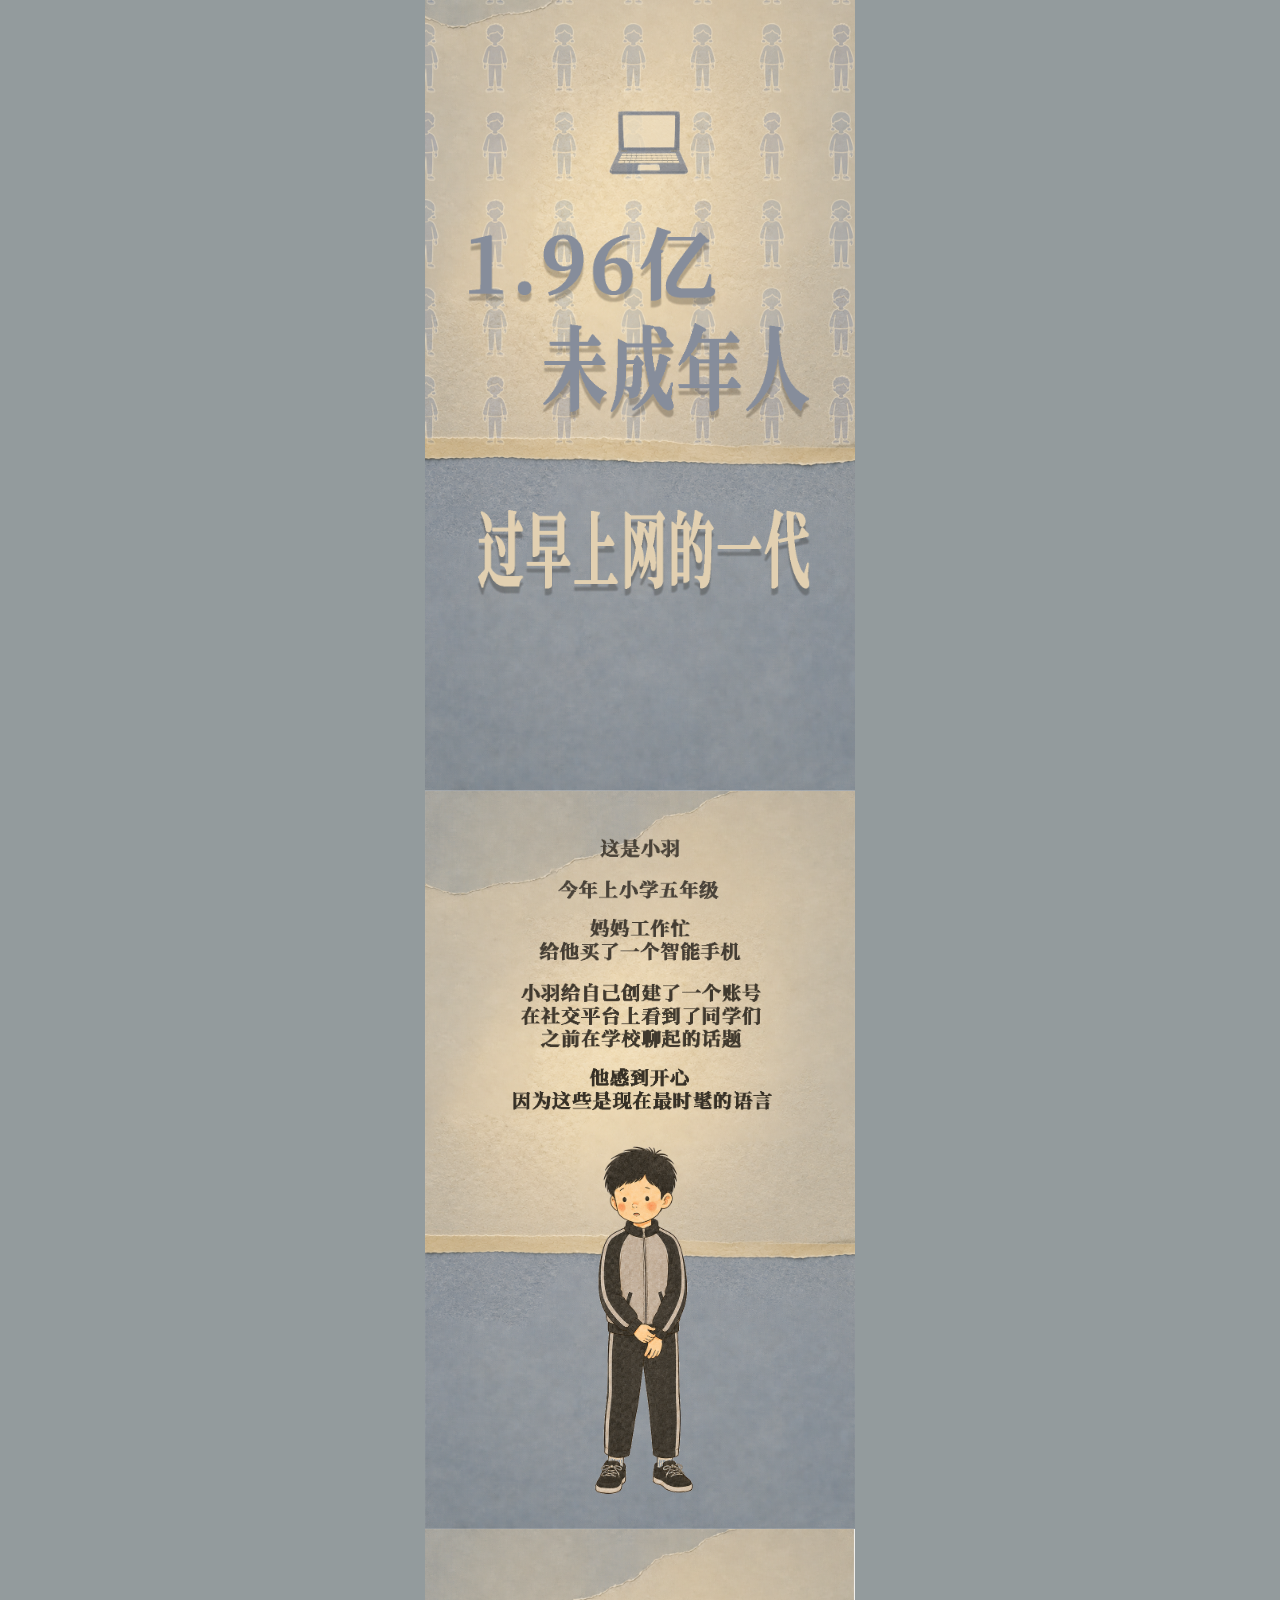
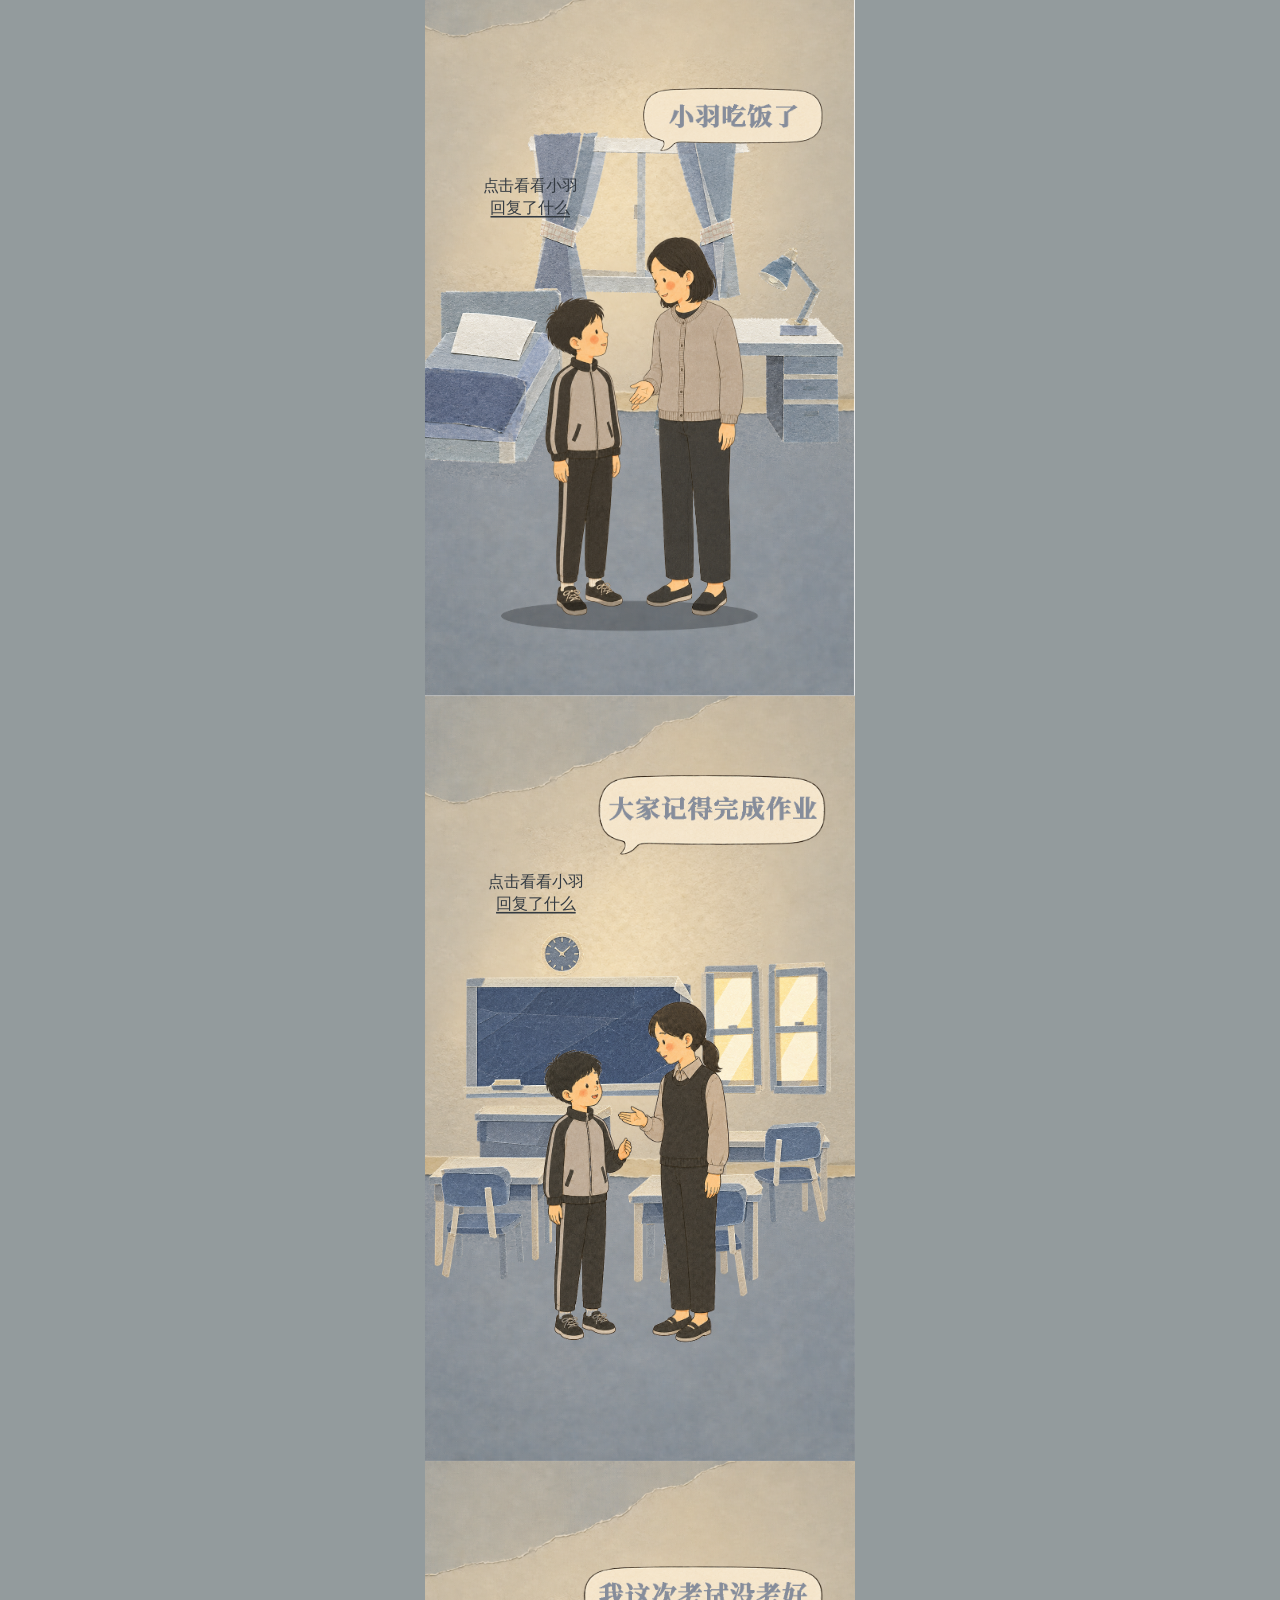
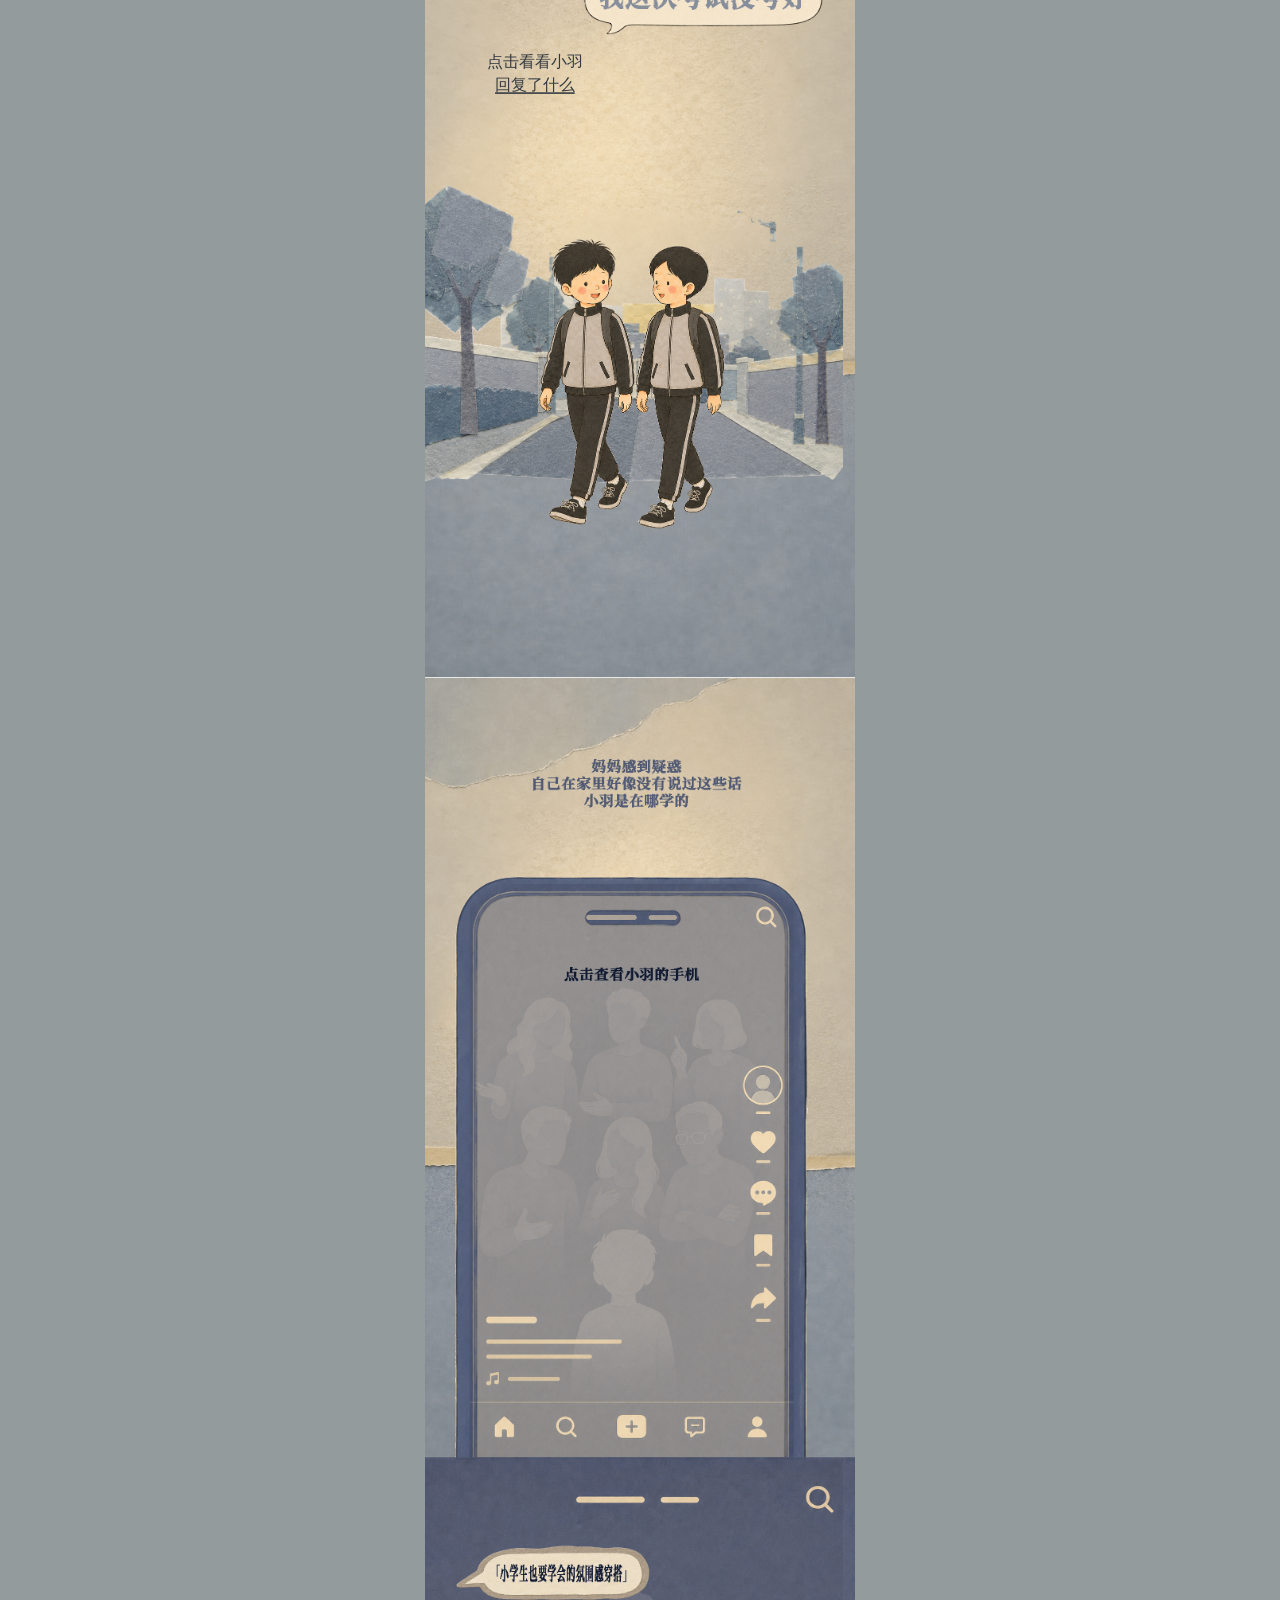
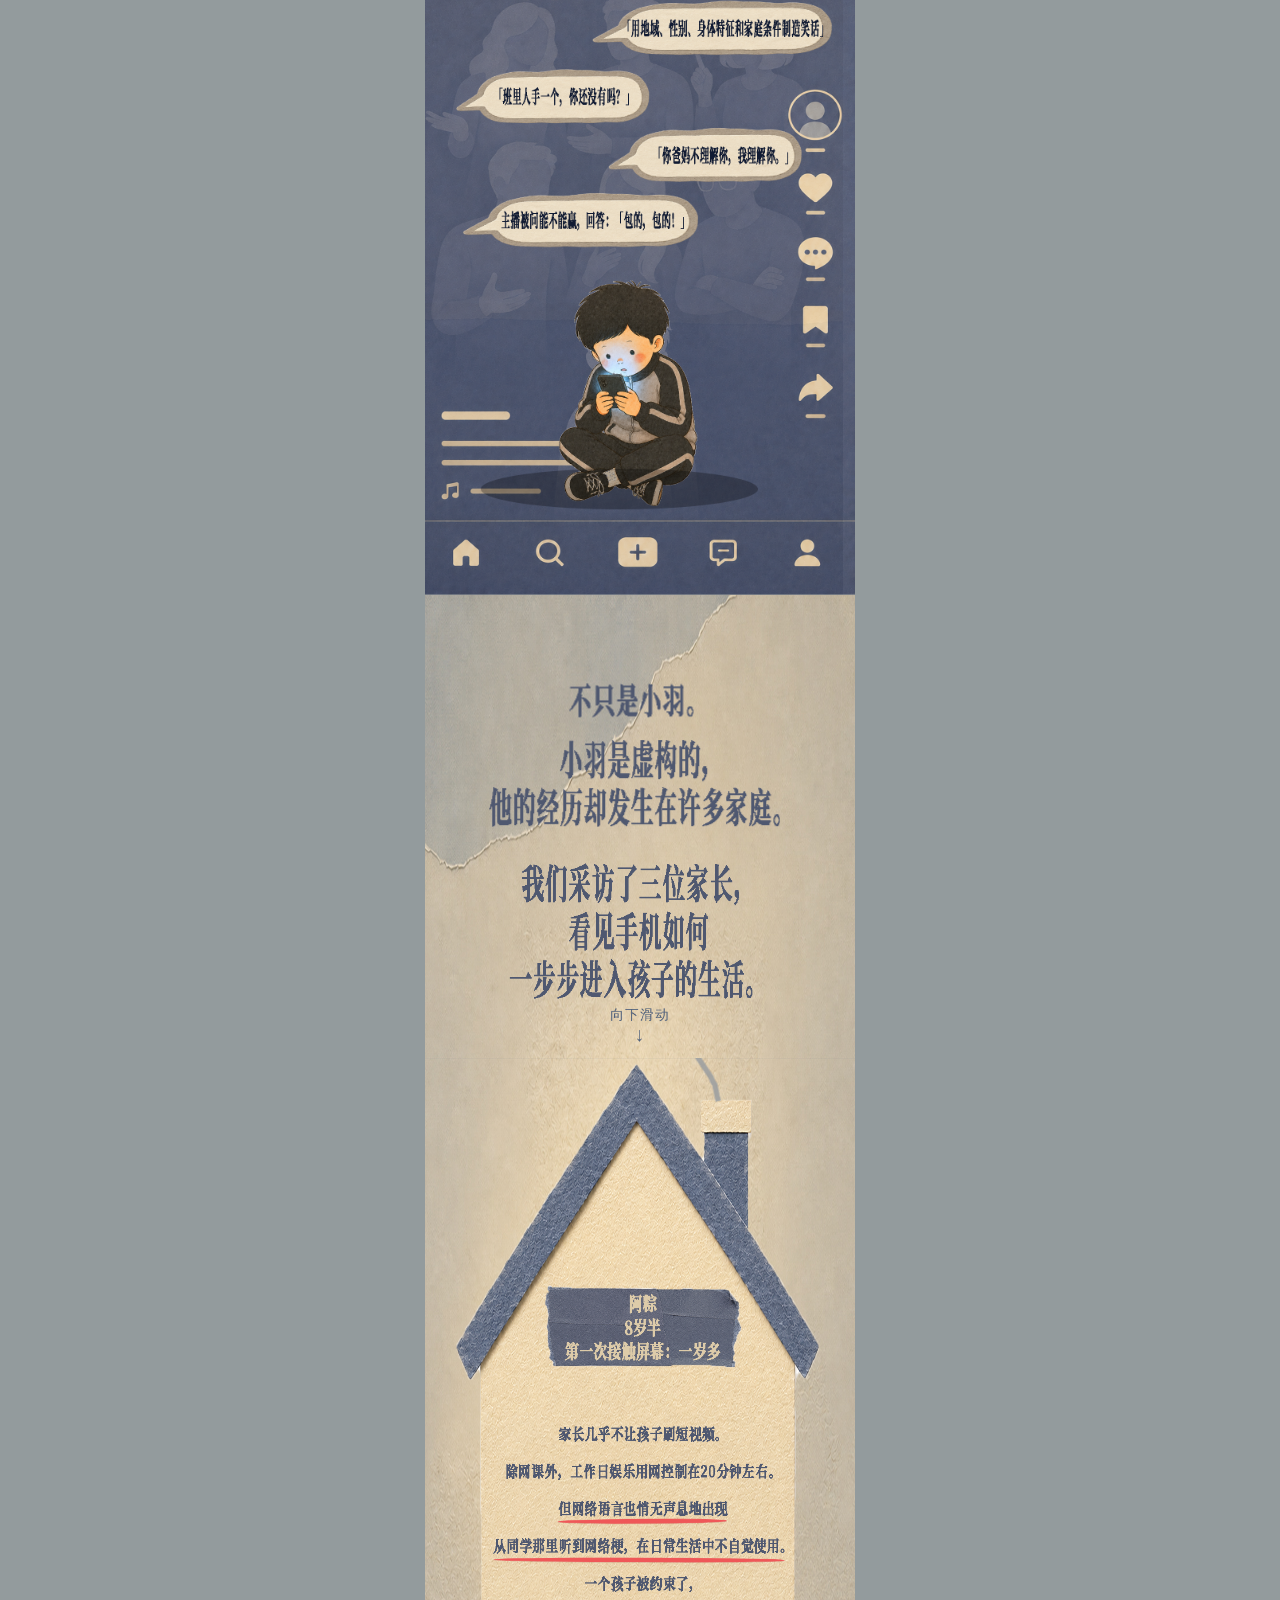
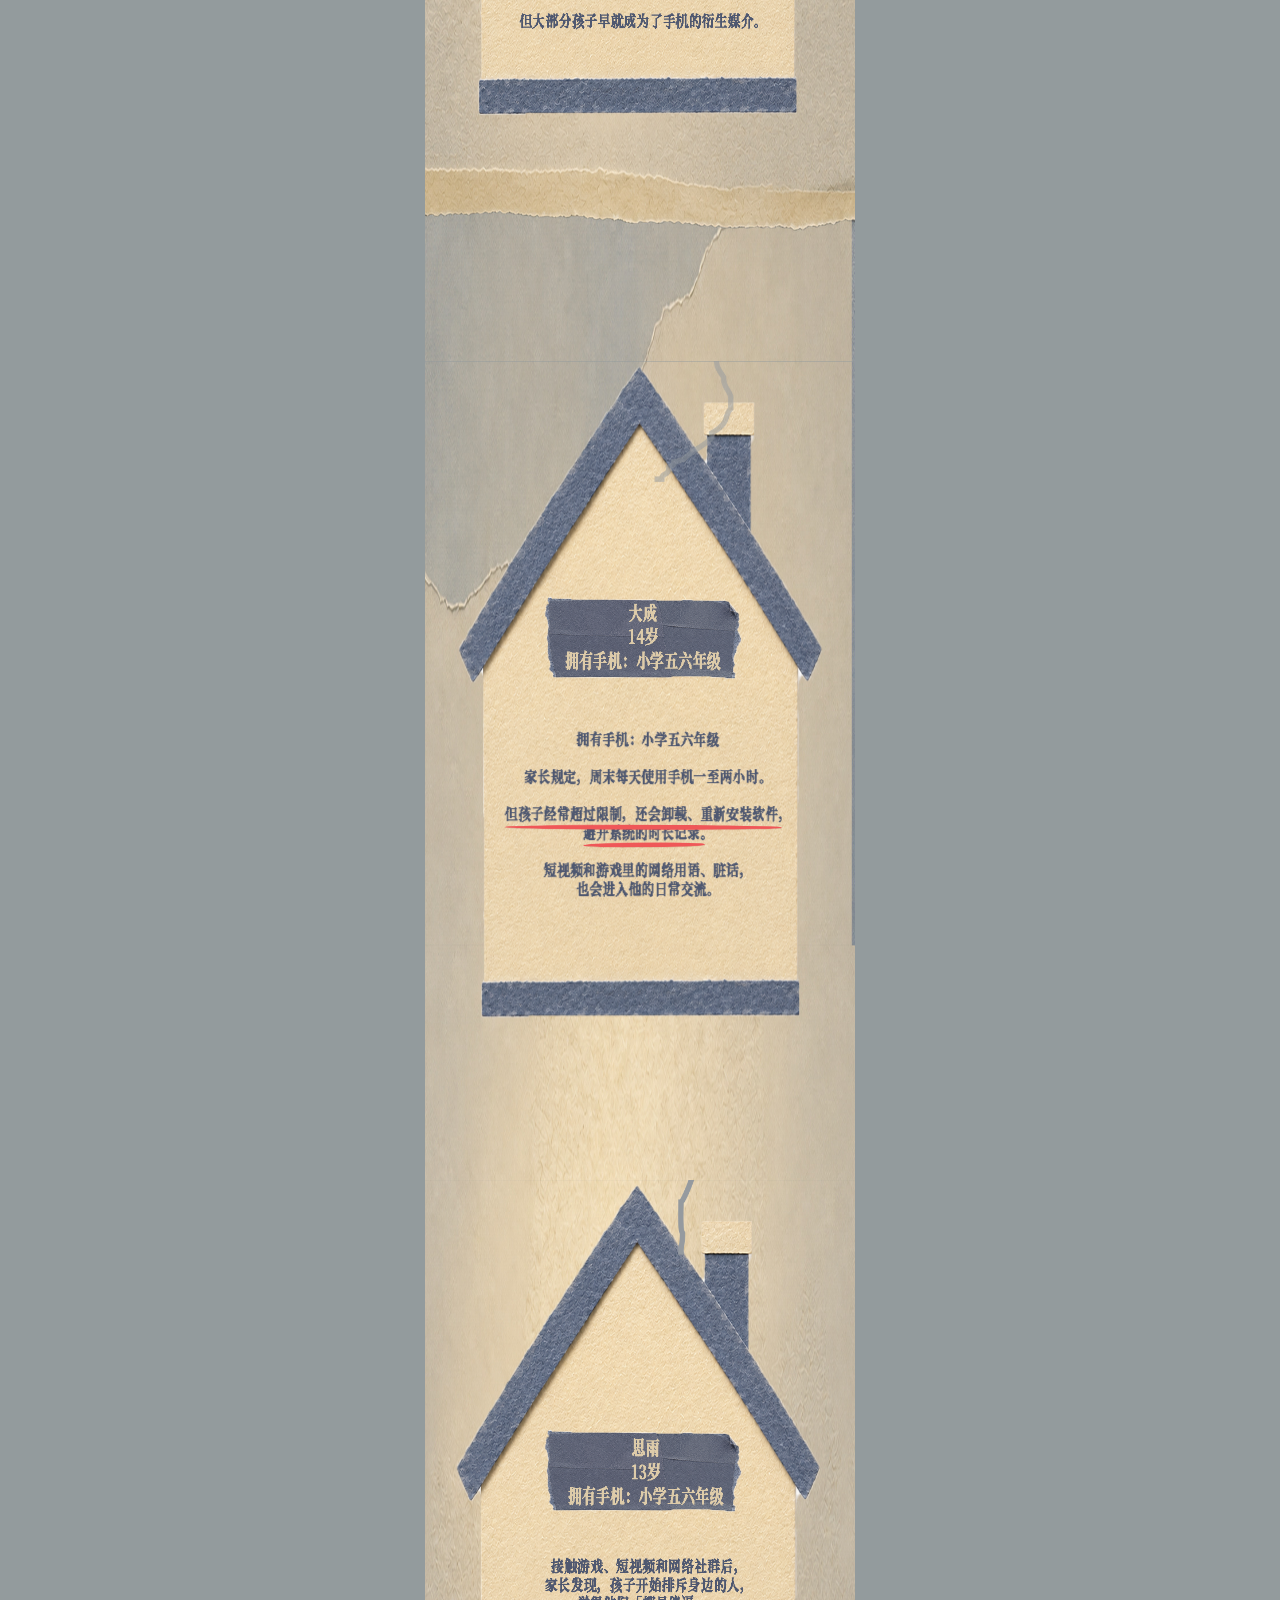
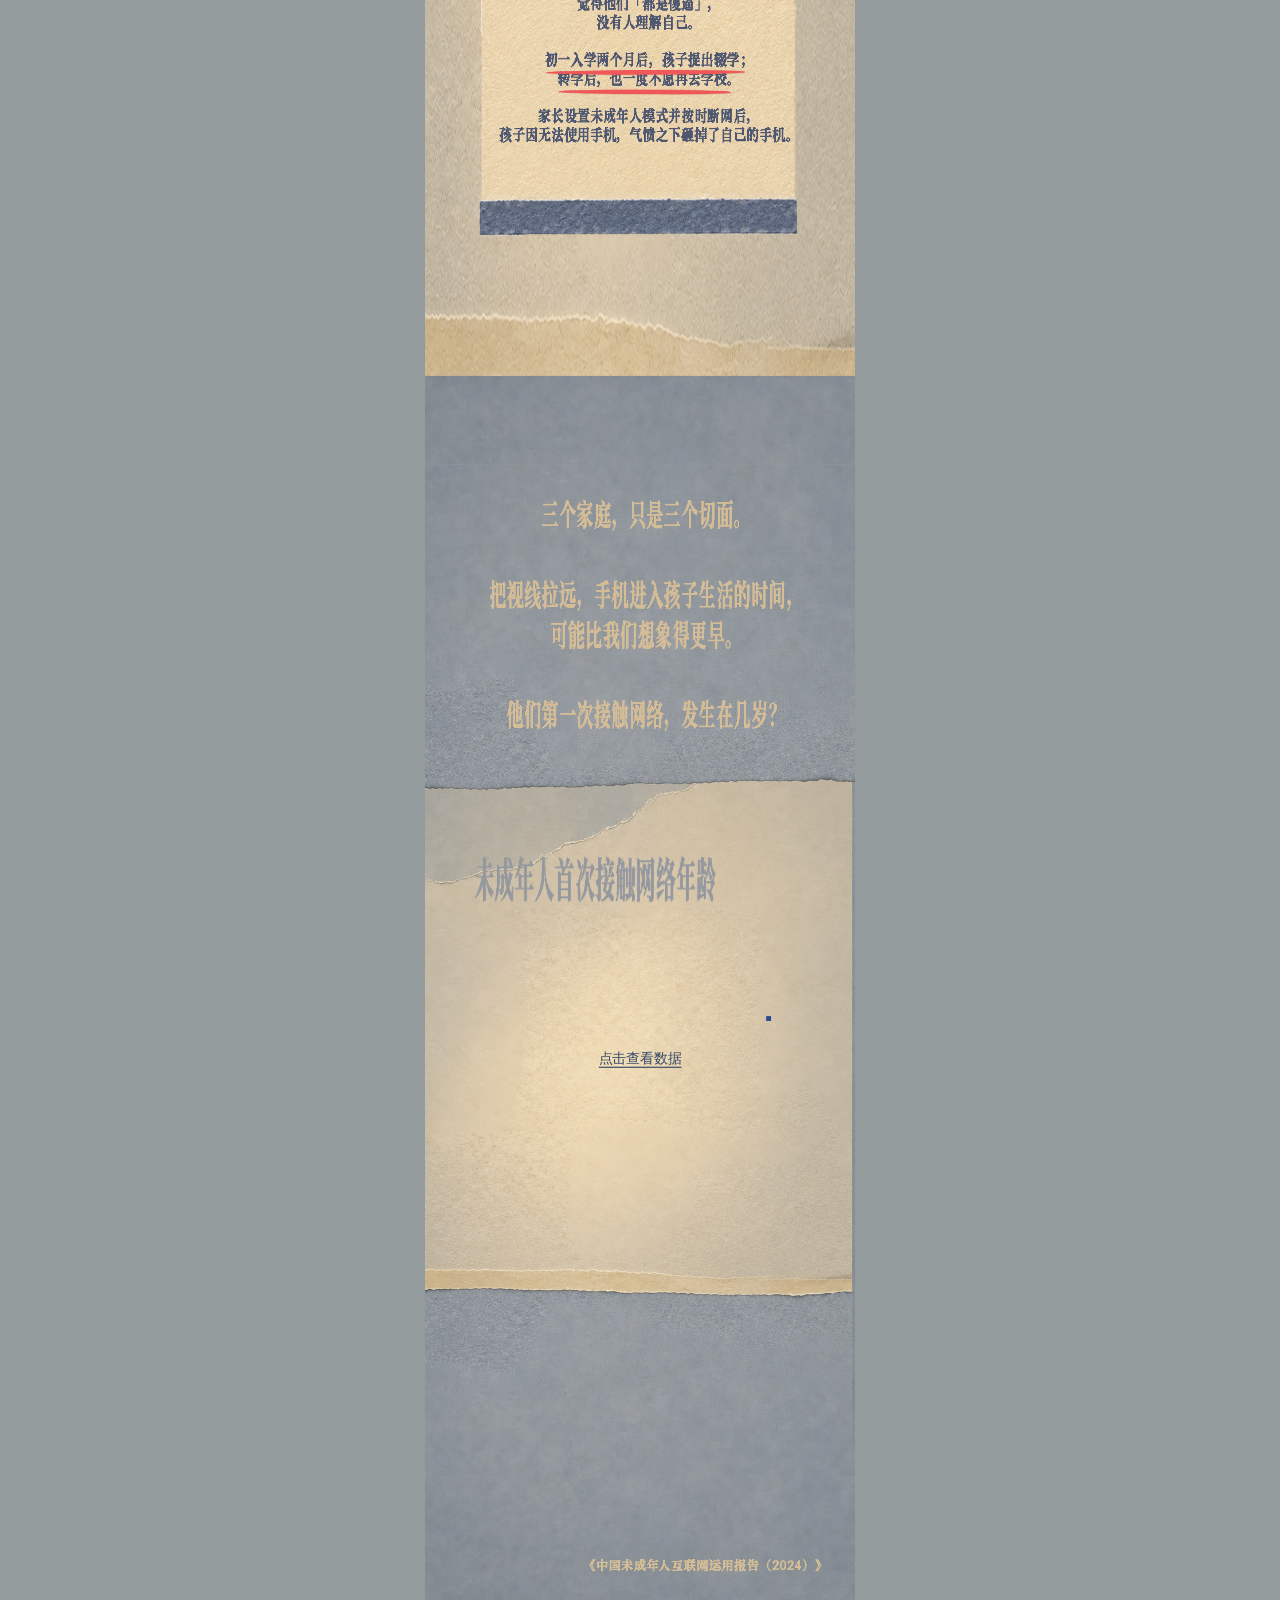
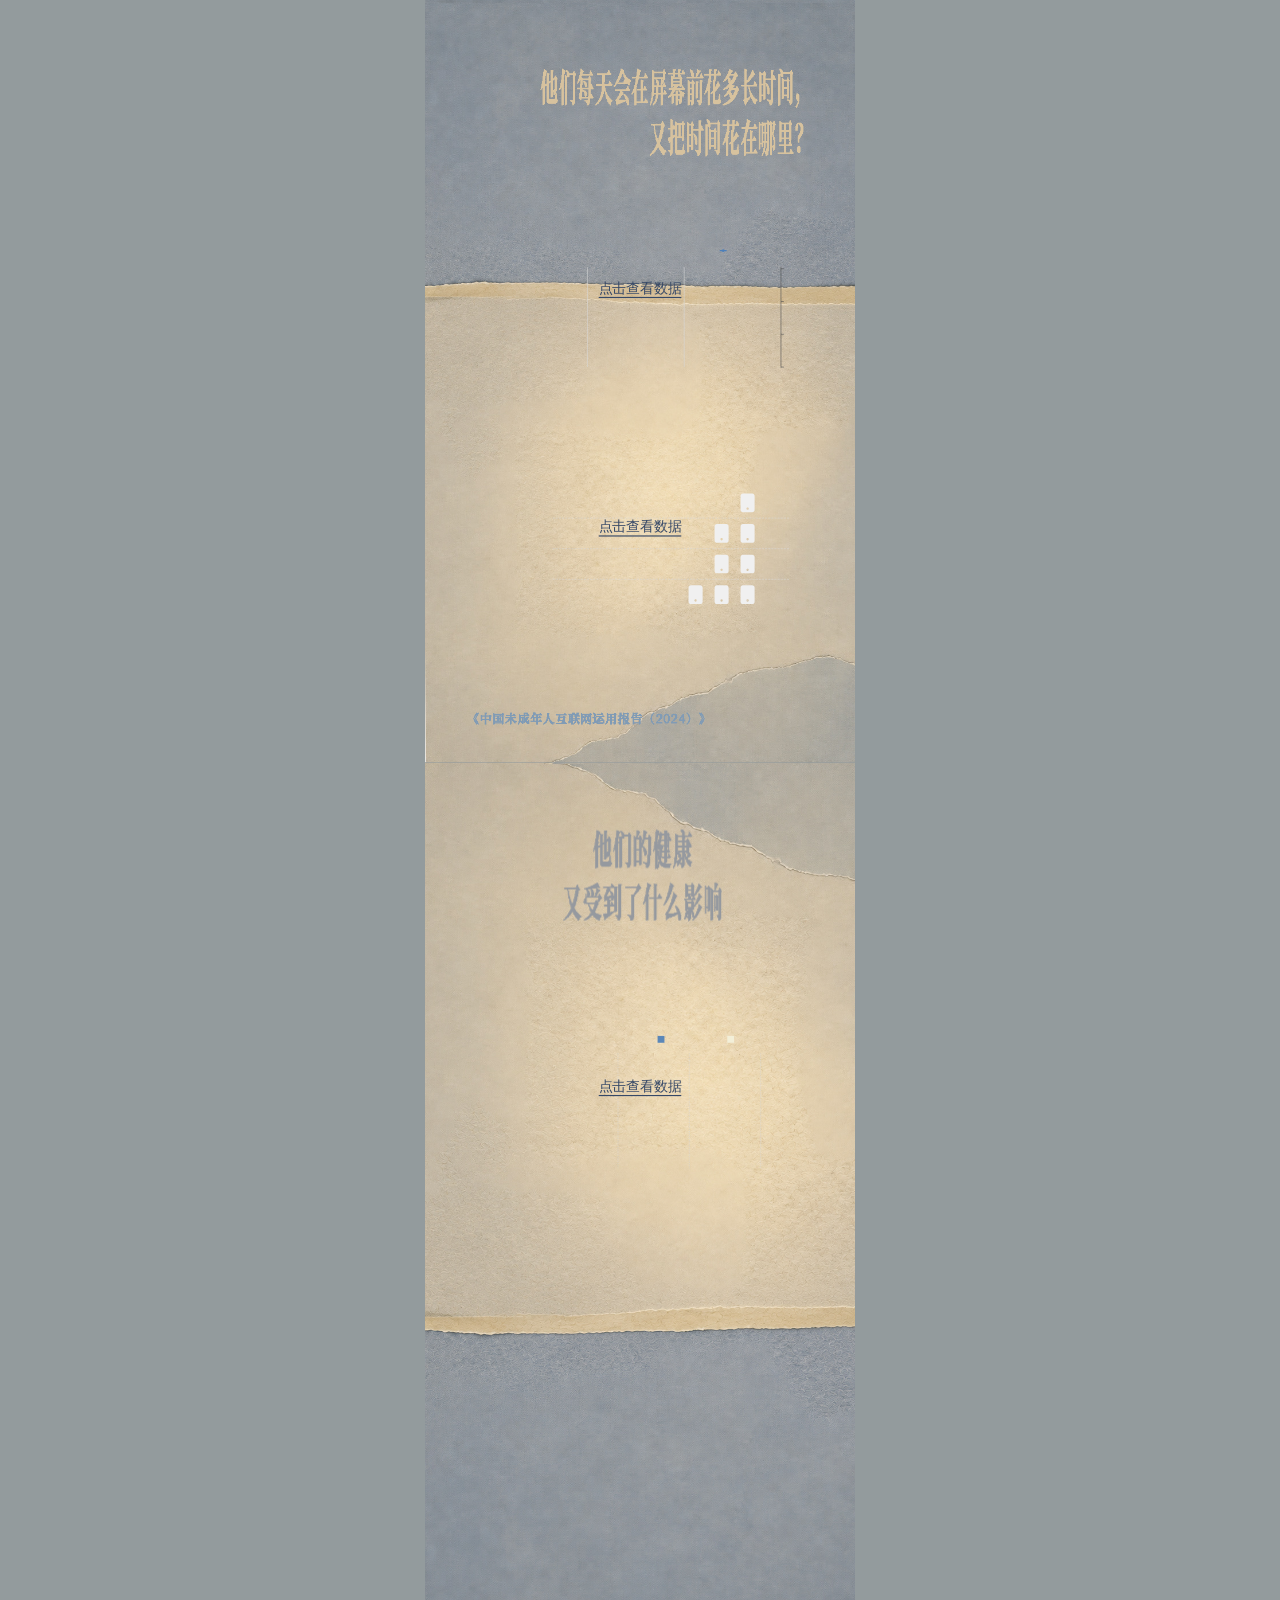
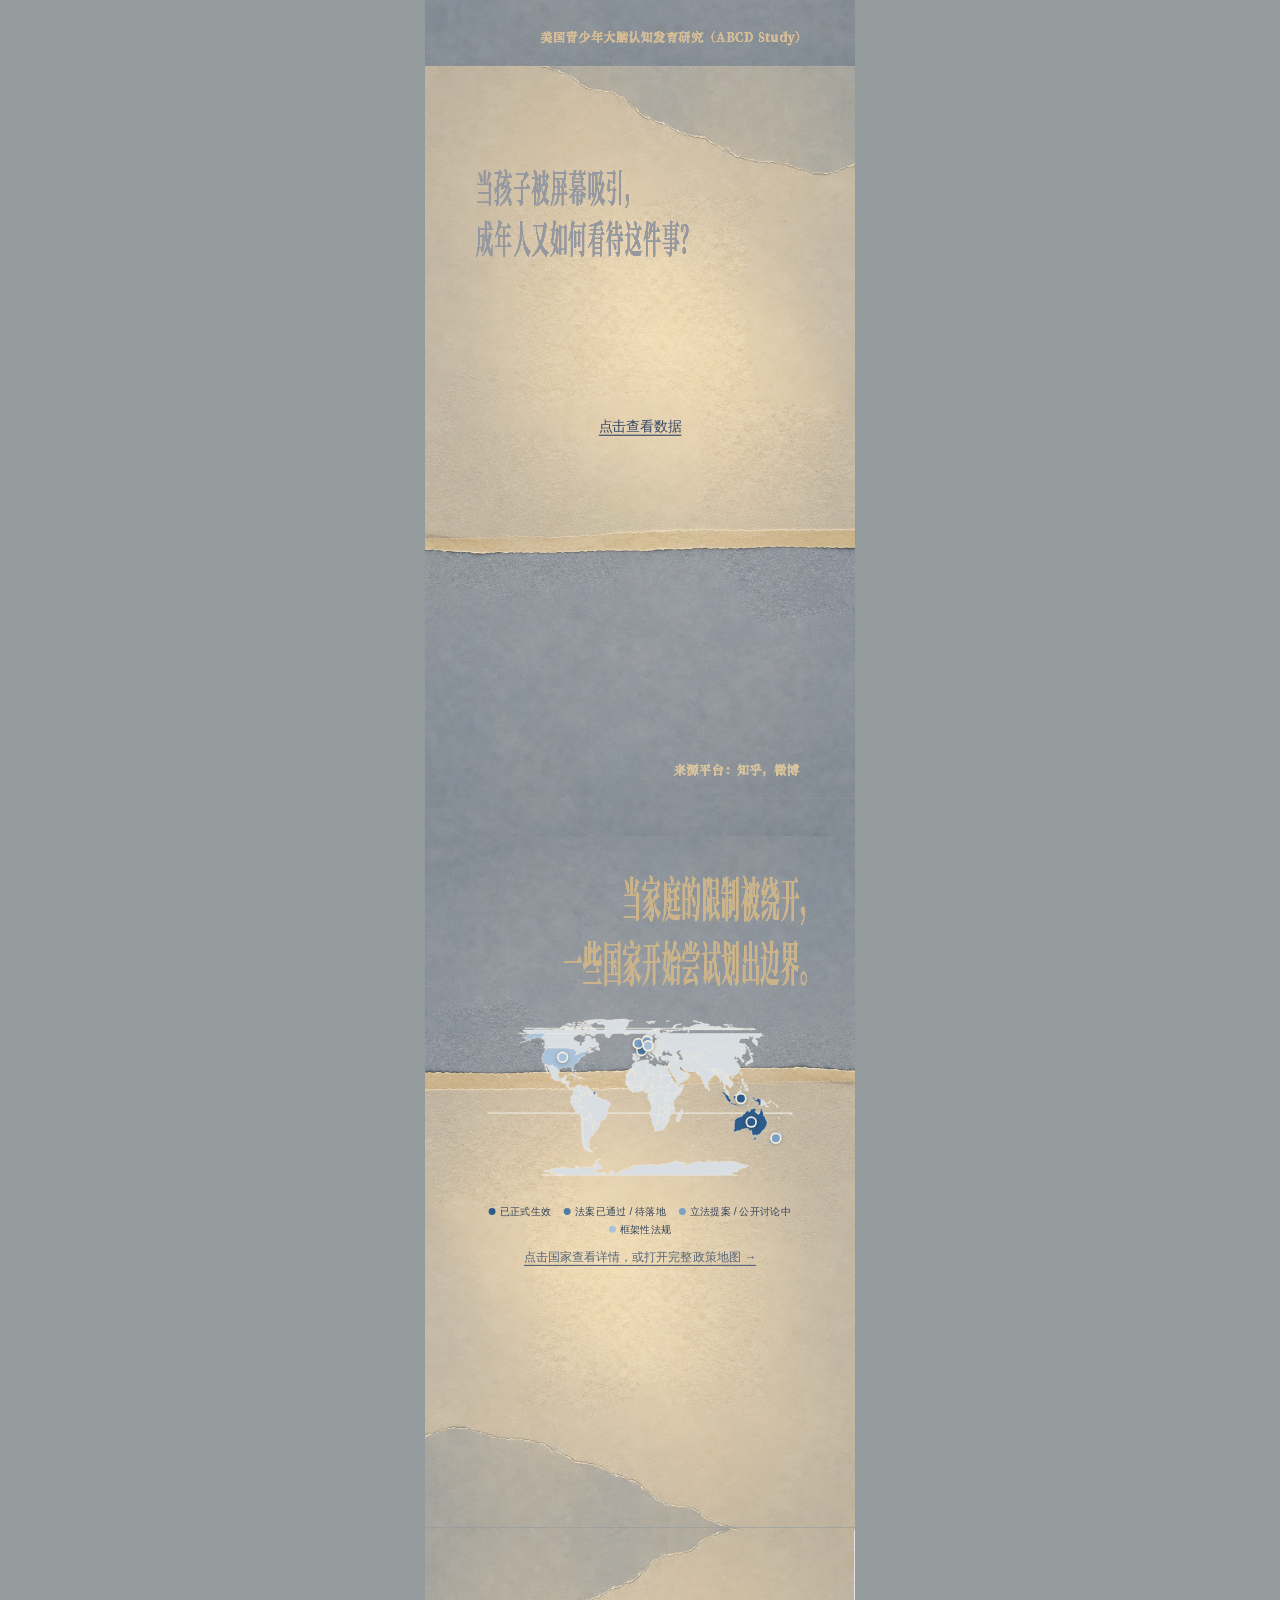
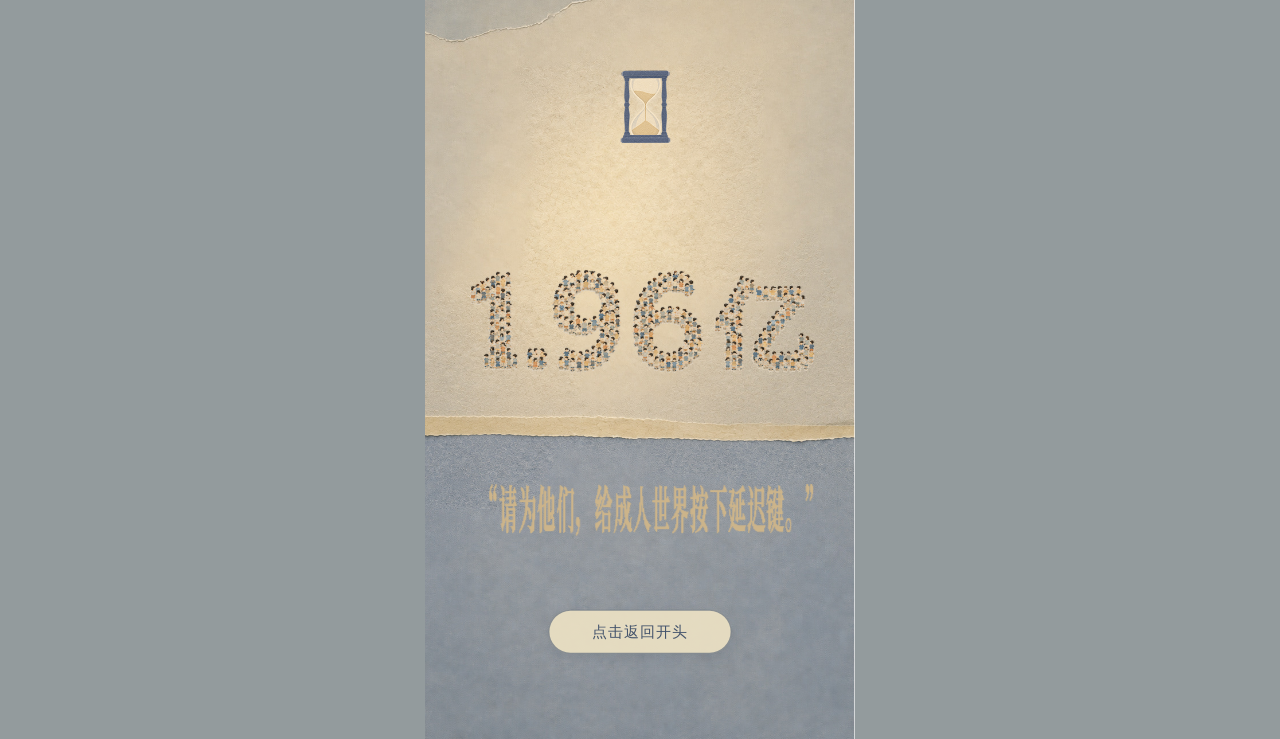
==== commit 36613fad: "Move policy details to standalone map page" ====
--- a/index.html
+++ b/index.html
@@ -9,7 +9,7 @@
   <link rel="icon" href="data:,">
   <link rel="stylesheet" href="./site-shell.css?v=20260908a">
   <link rel="stylesheet" href="./styles-interactions.css?v=20260903e">
-  <link rel="stylesheet" href="./extension.css?v=20260910f">
+  <link rel="stylesheet" href="./extension.css?v=20260910g">
   <link rel="stylesheet" href="./mobile-pager.css?v=20260909c">
   <script src="./assets/manifest.js" defer></script>
   <script src="./site-shell.js?v=20260908a" defer></script>
@@ -22,7 +22,7 @@
   <script src="./assets/extension/map-update.js?v=20260909e" defer></script>
   <script src="./extension-core.js?v=20260908d" defer></script>
   <script src="./extension-charts.js?v=20260908d" defer></script>
-  <script src="./extension-map.js?v=20260909e" defer></script>
+  <script src="./extension-map.js?v=20260910g" defer></script>
   <script src="./extension.js?v=20260910f" defer></script>
   <script src="./mobile-pager.js?v=20260909e" defer></script>
 </head>
--- a/extension.css
+++ b/extension.css
@@ -193,6 +193,7 @@
   border-radius: 50%;
   padding: 0;
   background: transparent;
+  text-decoration: none;
   cursor: pointer;
   touch-action: pan-y;
   -webkit-tap-highlight-color: transparent;
@@ -212,8 +213,7 @@
   transform: translate(-50%, -50%);
 }
 
-.policy-point:focus-visible,
-.sheet-close:focus-visible {
+.policy-point:focus-visible {
   outline: 3px solid #4f7eff;
   outline-offset: 3px;
 }
@@ -242,10 +242,13 @@
 }
 
 .map-instruction {
+  display: block;
   margin: 20px 0 0;
   color: #56657a;
   font-size: 21px;
   text-align: center;
+  text-decoration: underline;
+  text-underline-offset: 6px;
 }
 
 .policy-fallback {
@@ -257,76 +260,6 @@
   clip-path: inset(50%);
 }
 
-/* 国家政策详情：固定在真实手机视口，不随 PSD 画布缩放。 */
-.sheet-backdrop {
-  position: fixed;
-  z-index: 9900;
-  inset: 0;
-  display: none;
-  background: rgba(22, 29, 39, .48);
-  opacity: 0;
-  transition: opacity 220ms ease;
-}
-
-.sheet-backdrop.is-open {
-  display: block;
-  opacity: 1;
-}
-
-.policy-sheet {
-  position: fixed;
-  z-index: 10000;
-  left: 50%;
-  bottom: 0;
-  width: min(100%, 430px);
-  max-height: 65vh;
-  padding: 24px 24px calc(24px + env(safe-area-inset-bottom));
-  overflow-y: auto;
-  color: #202124;
-  background: #f7f2e3;
-  border-top: 3px solid #64748b;
-  box-sizing: border-box;
-  transform: translate(-50%, 105%);
-  transition: transform 320ms ease;
-  overscroll-behavior: contain;
-}
-
-.policy-sheet.is-open { transform: translate(-50%, 0); }
-
-.sheet-close {
-  position: absolute;
-  top: 14px;
-  right: 16px;
-  width: 44px;
-  height: 44px;
-  border: 0;
-  border-radius: 50%;
-  padding: 0;
-  color: #34435a;
-  background: rgba(91, 107, 132, .12);
-  font-size: 30px;
-  line-height: 42px;
-  cursor: pointer;
-}
-
-.policy-sheet h2 {
-  margin: 0 58px 7px 0;
-  font-size: 26px;
-  line-height: 1.3;
-}
-
-.policy-sheet .sheet-status {
-  margin: 0 0 14px;
-  font-size: 17px;
-  font-weight: 700;
-}
-
-.policy-sheet .sheet-copy {
-  margin: 0;
-  font-size: 16px;
-  line-height: 1.75;
-}
-
 @media (prefers-reduced-motion: reduce) {
   #extension-canvas * {
     animation-duration: 1ms !important;
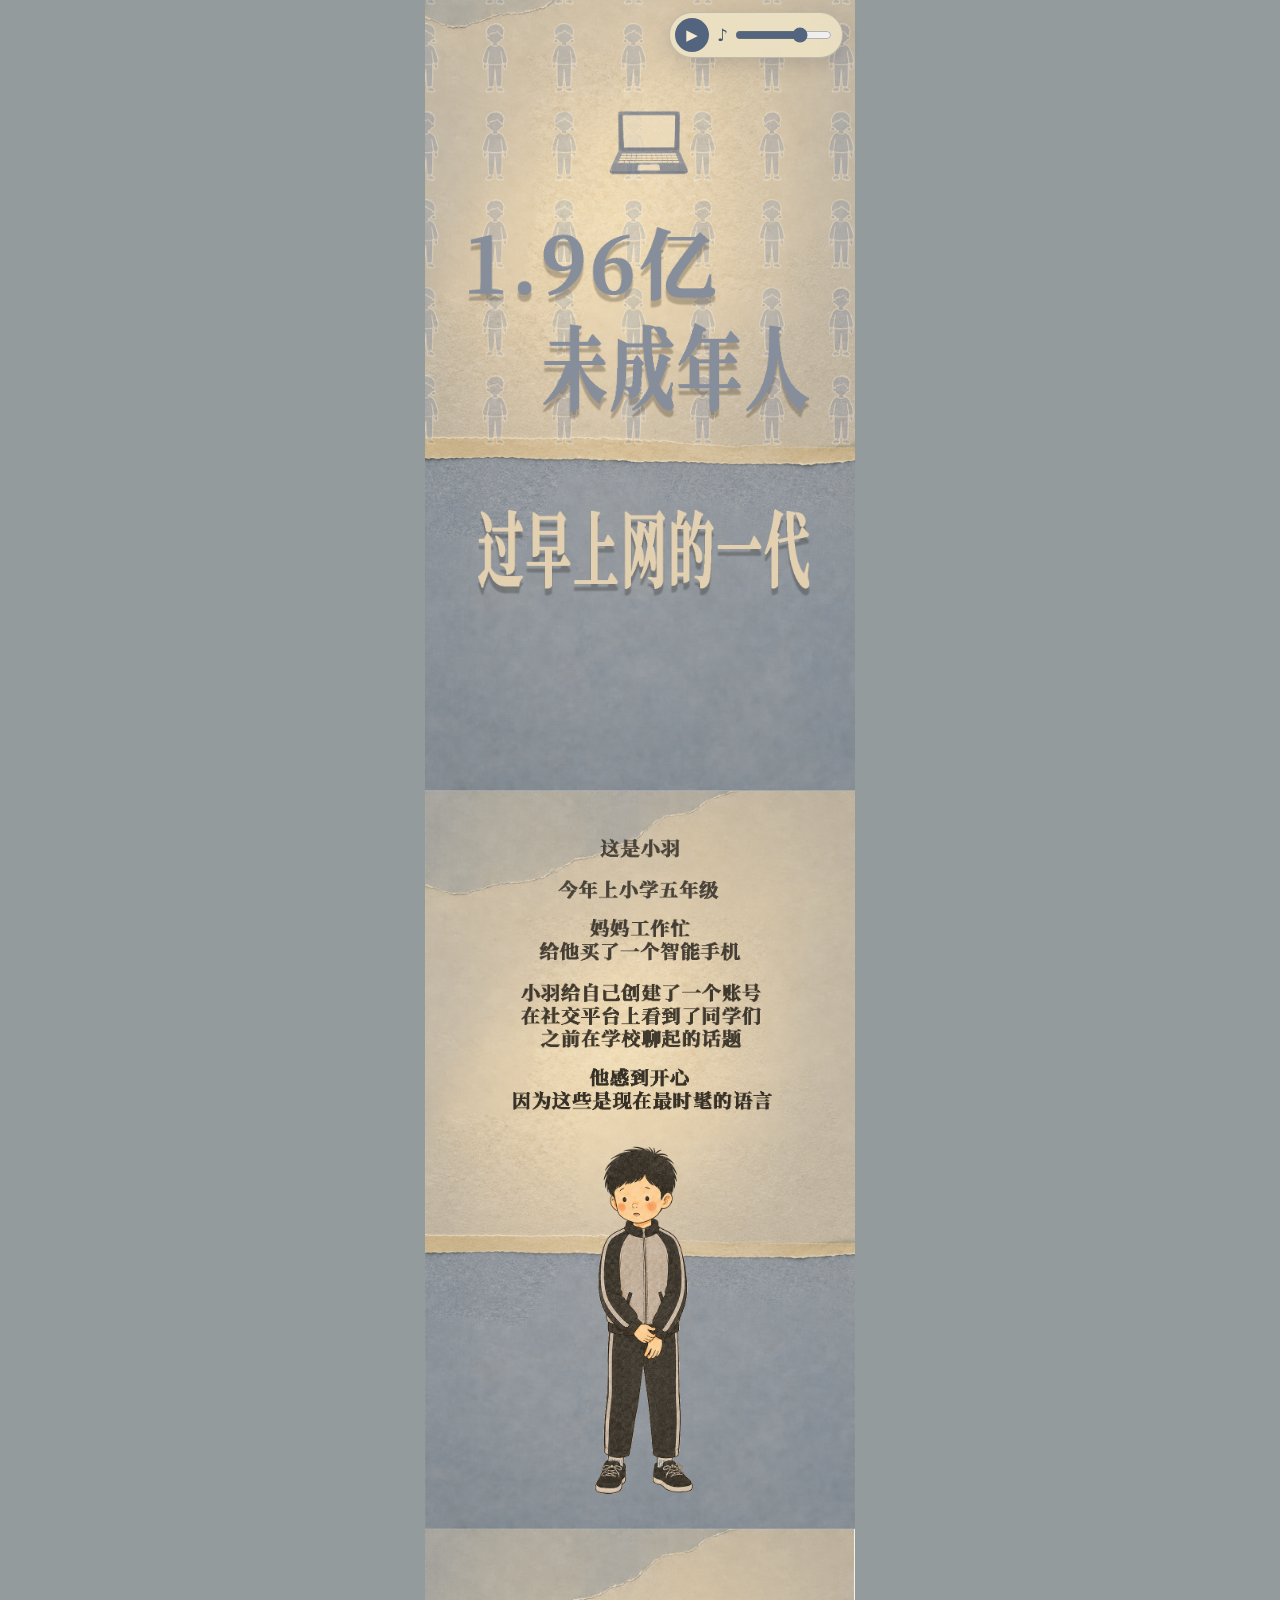
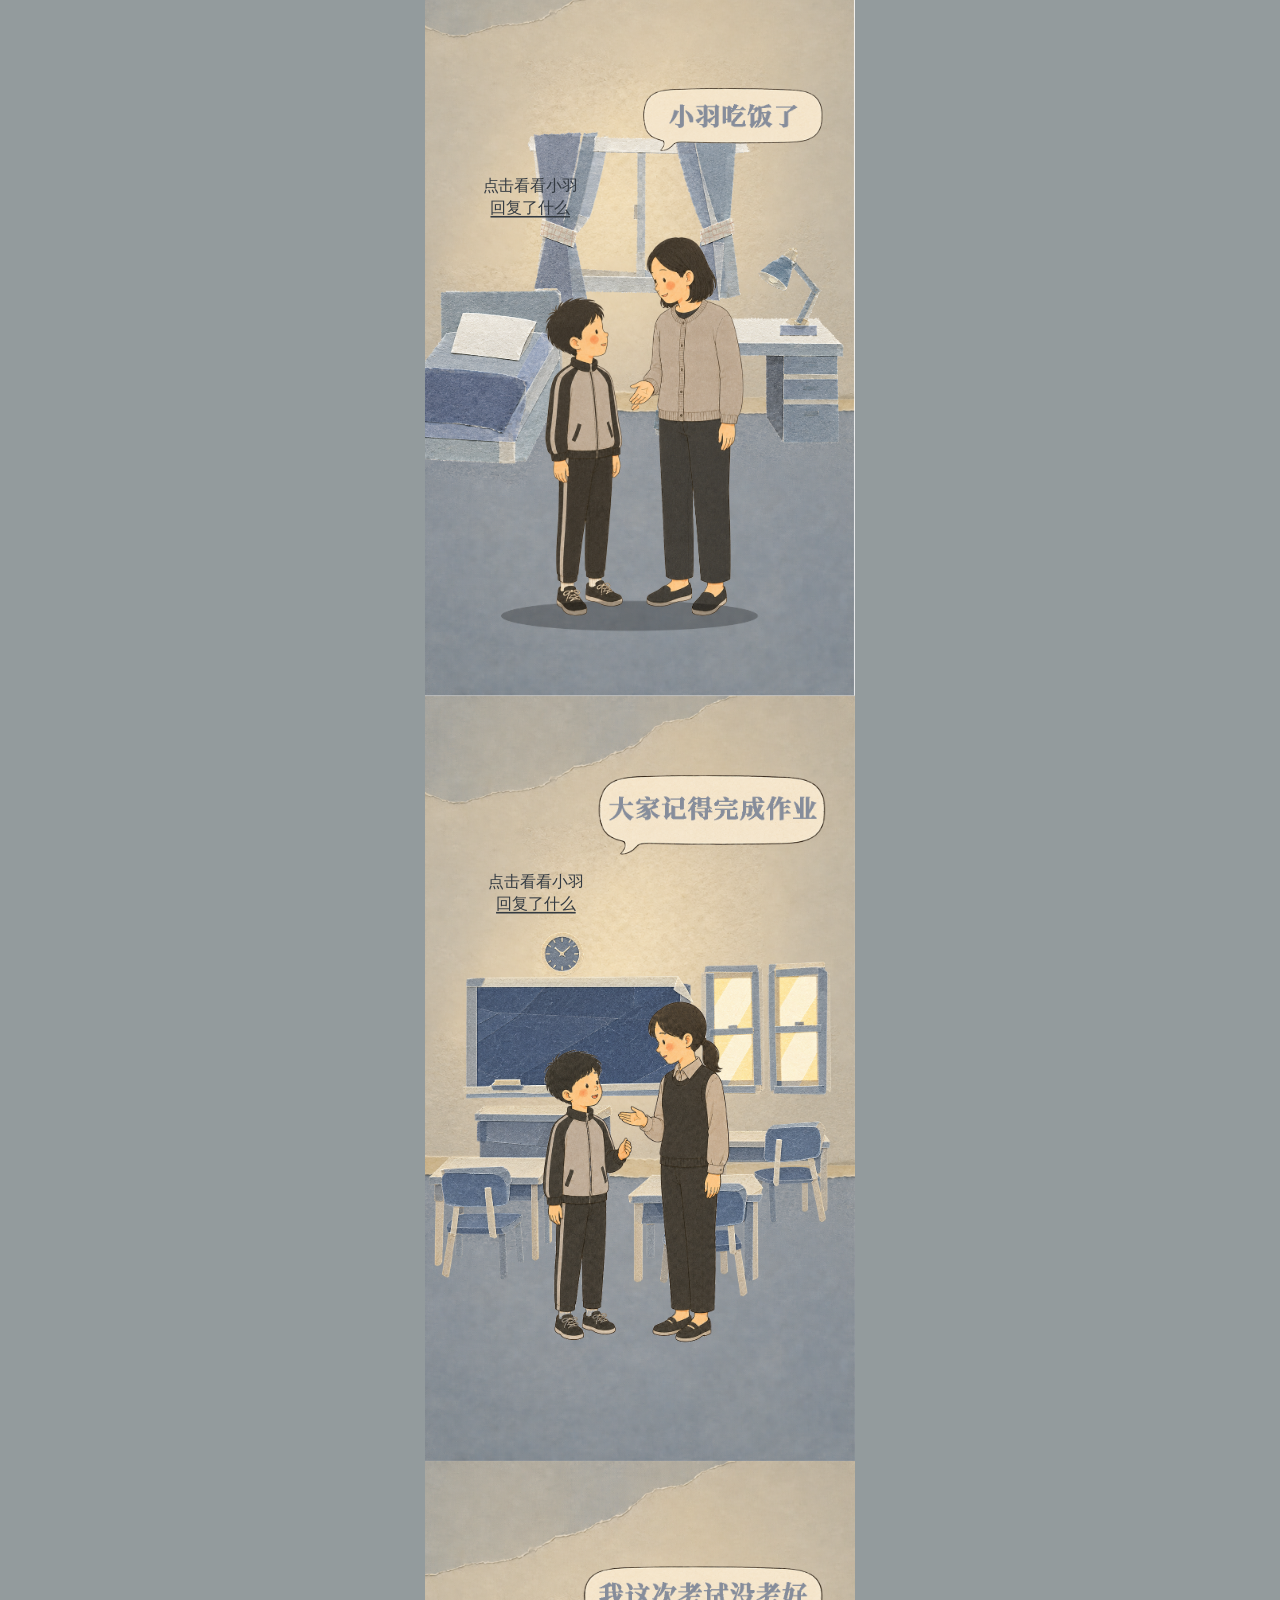
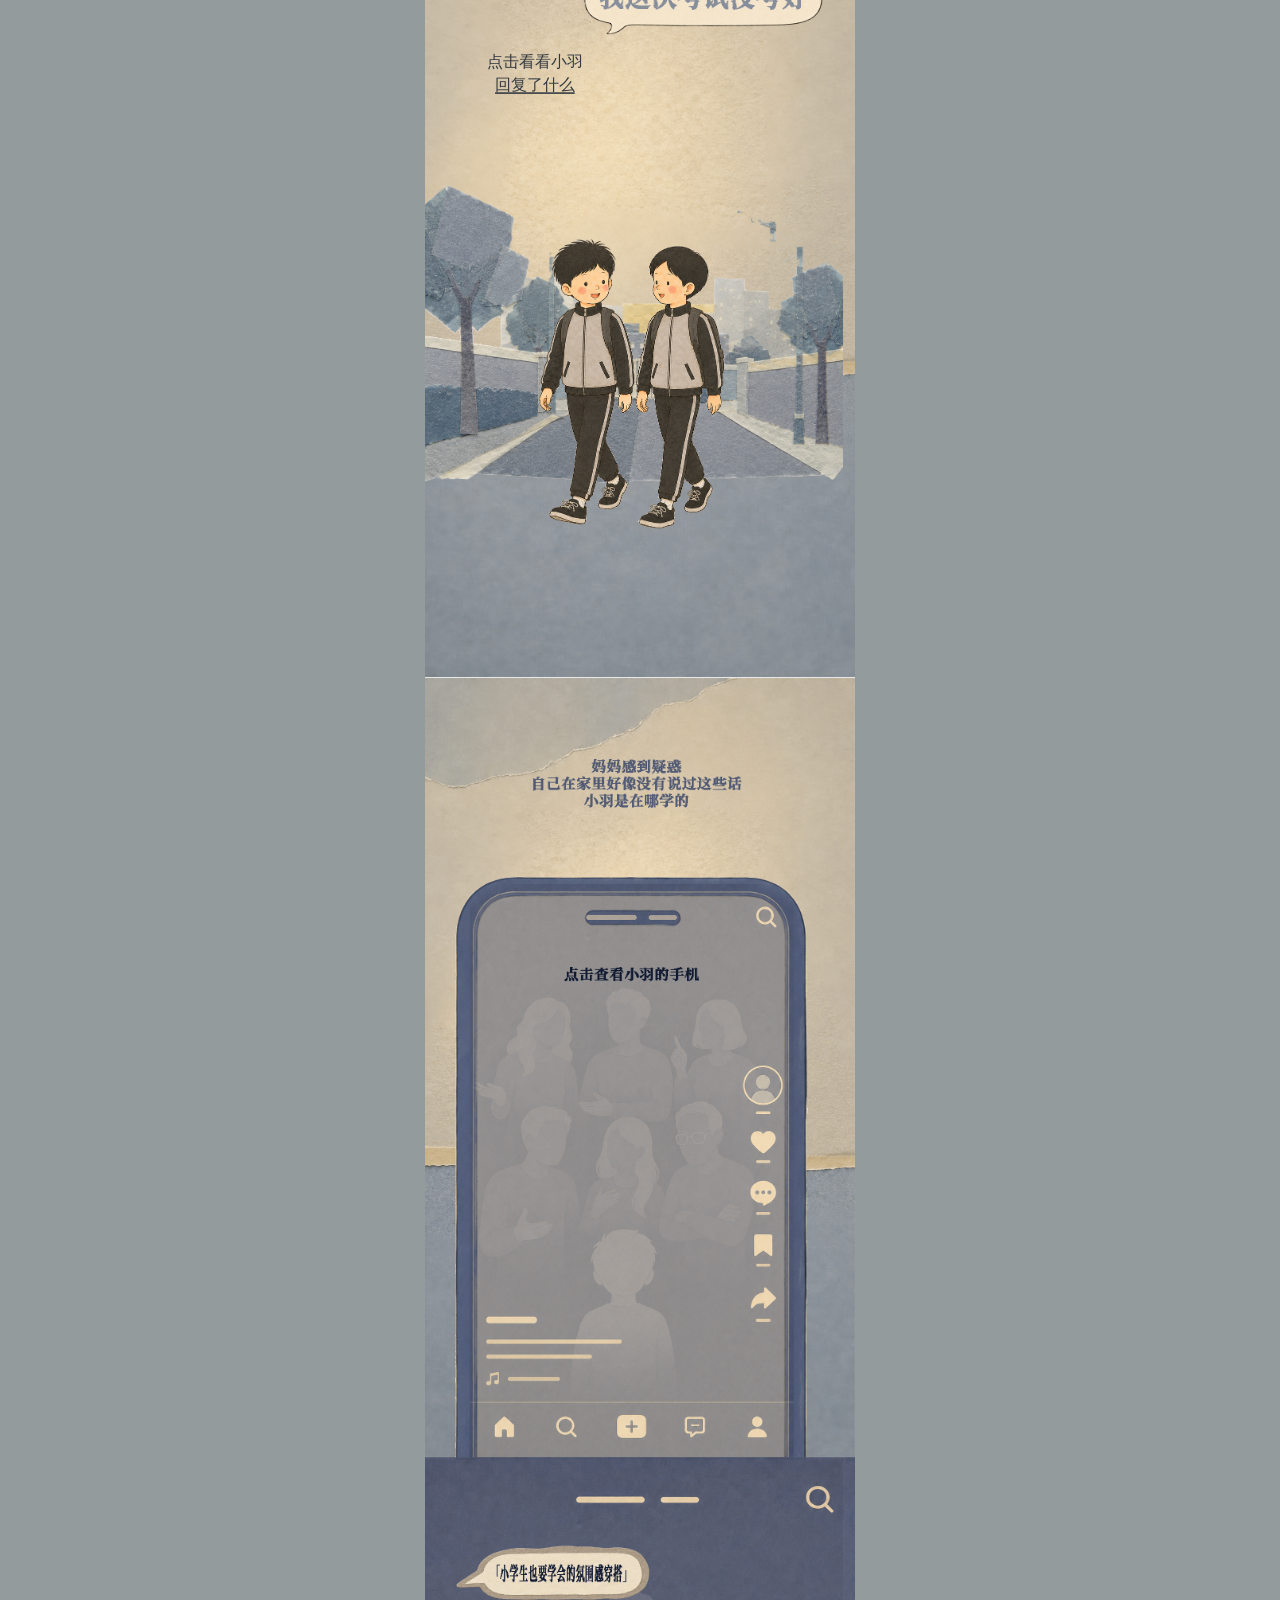
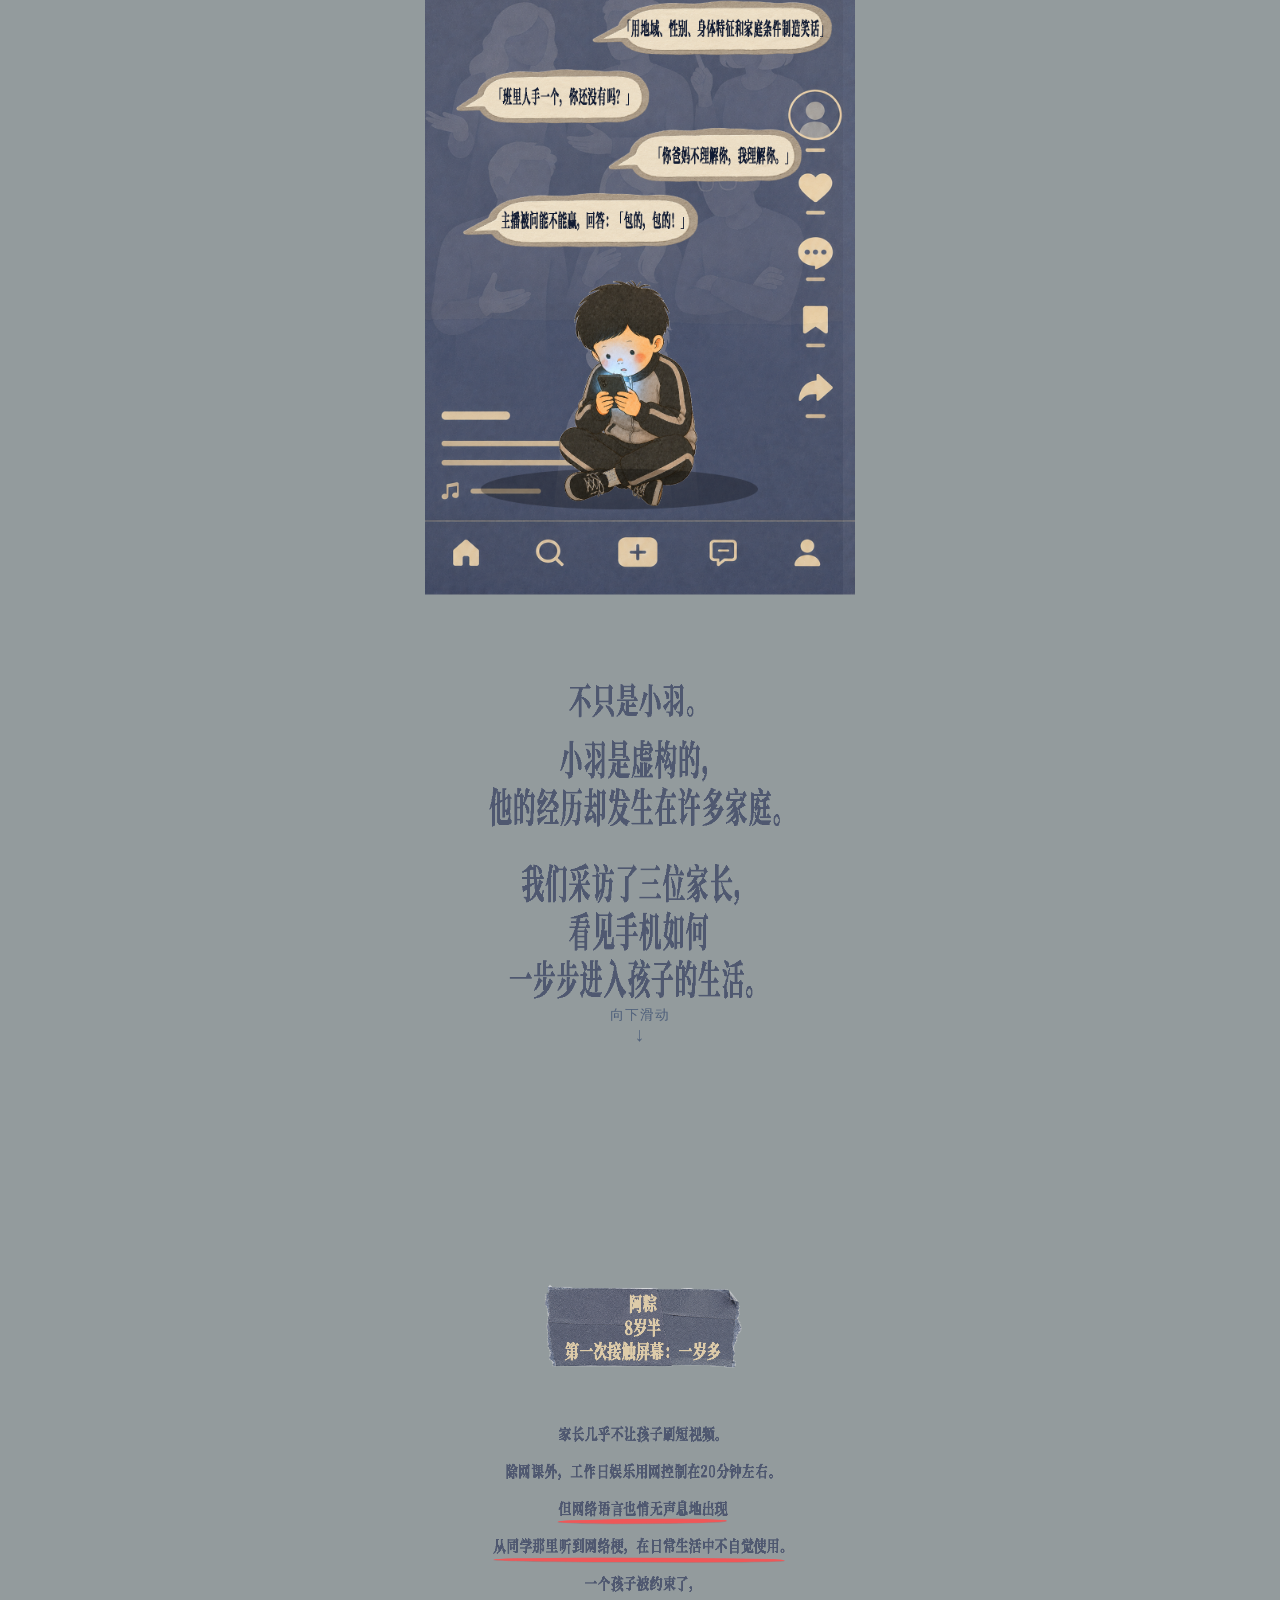
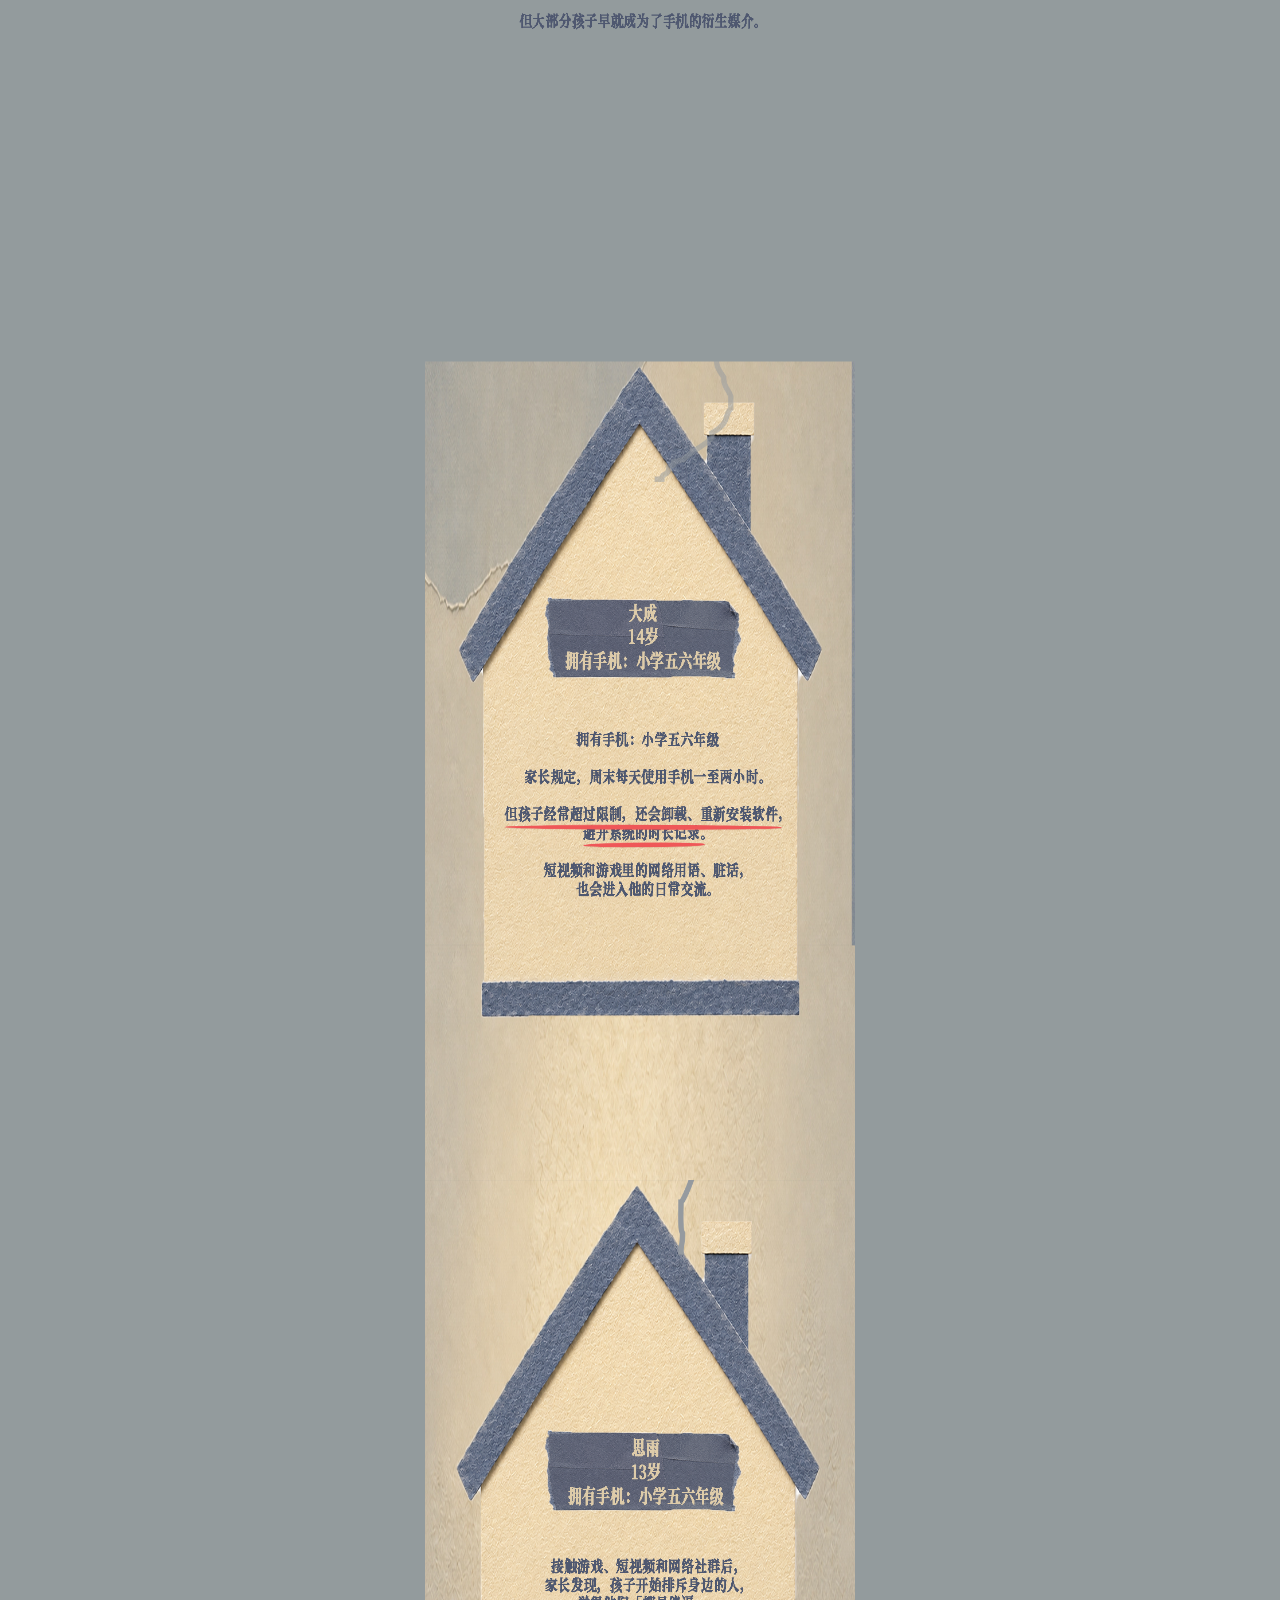
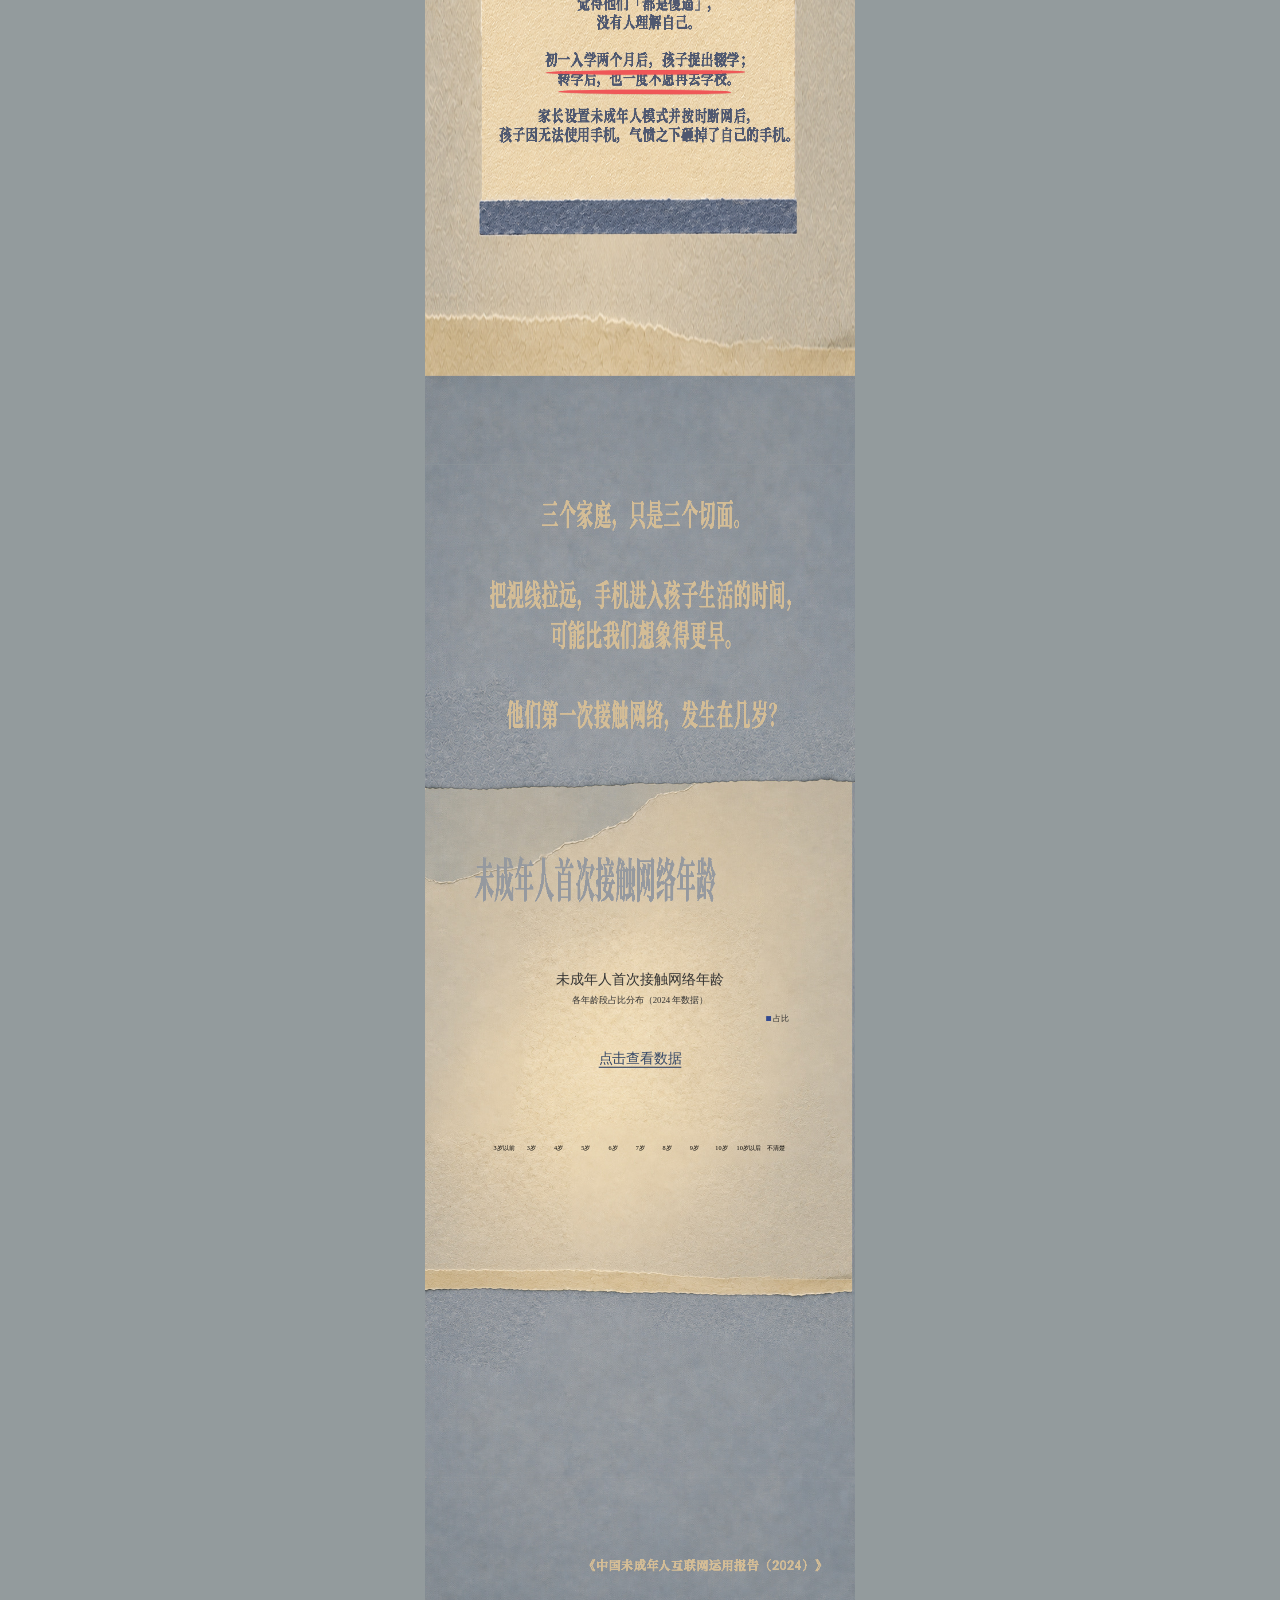
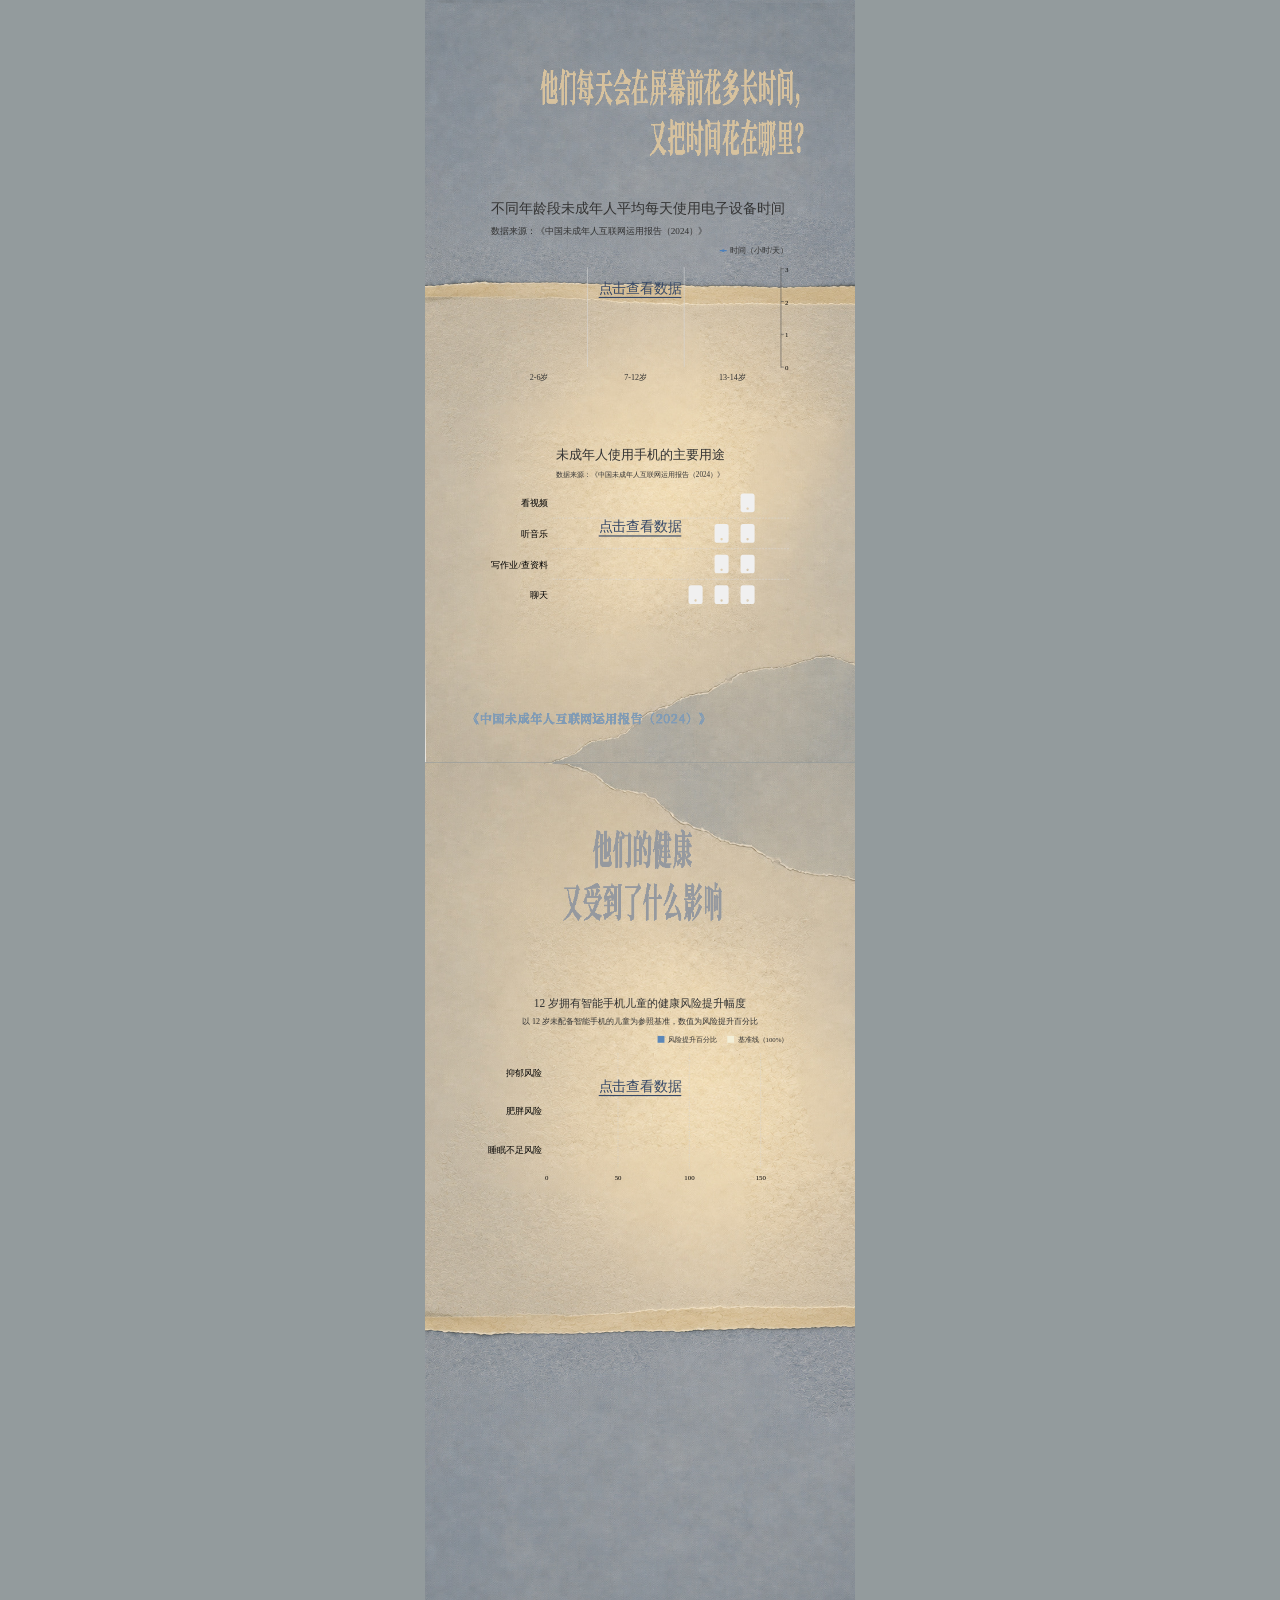
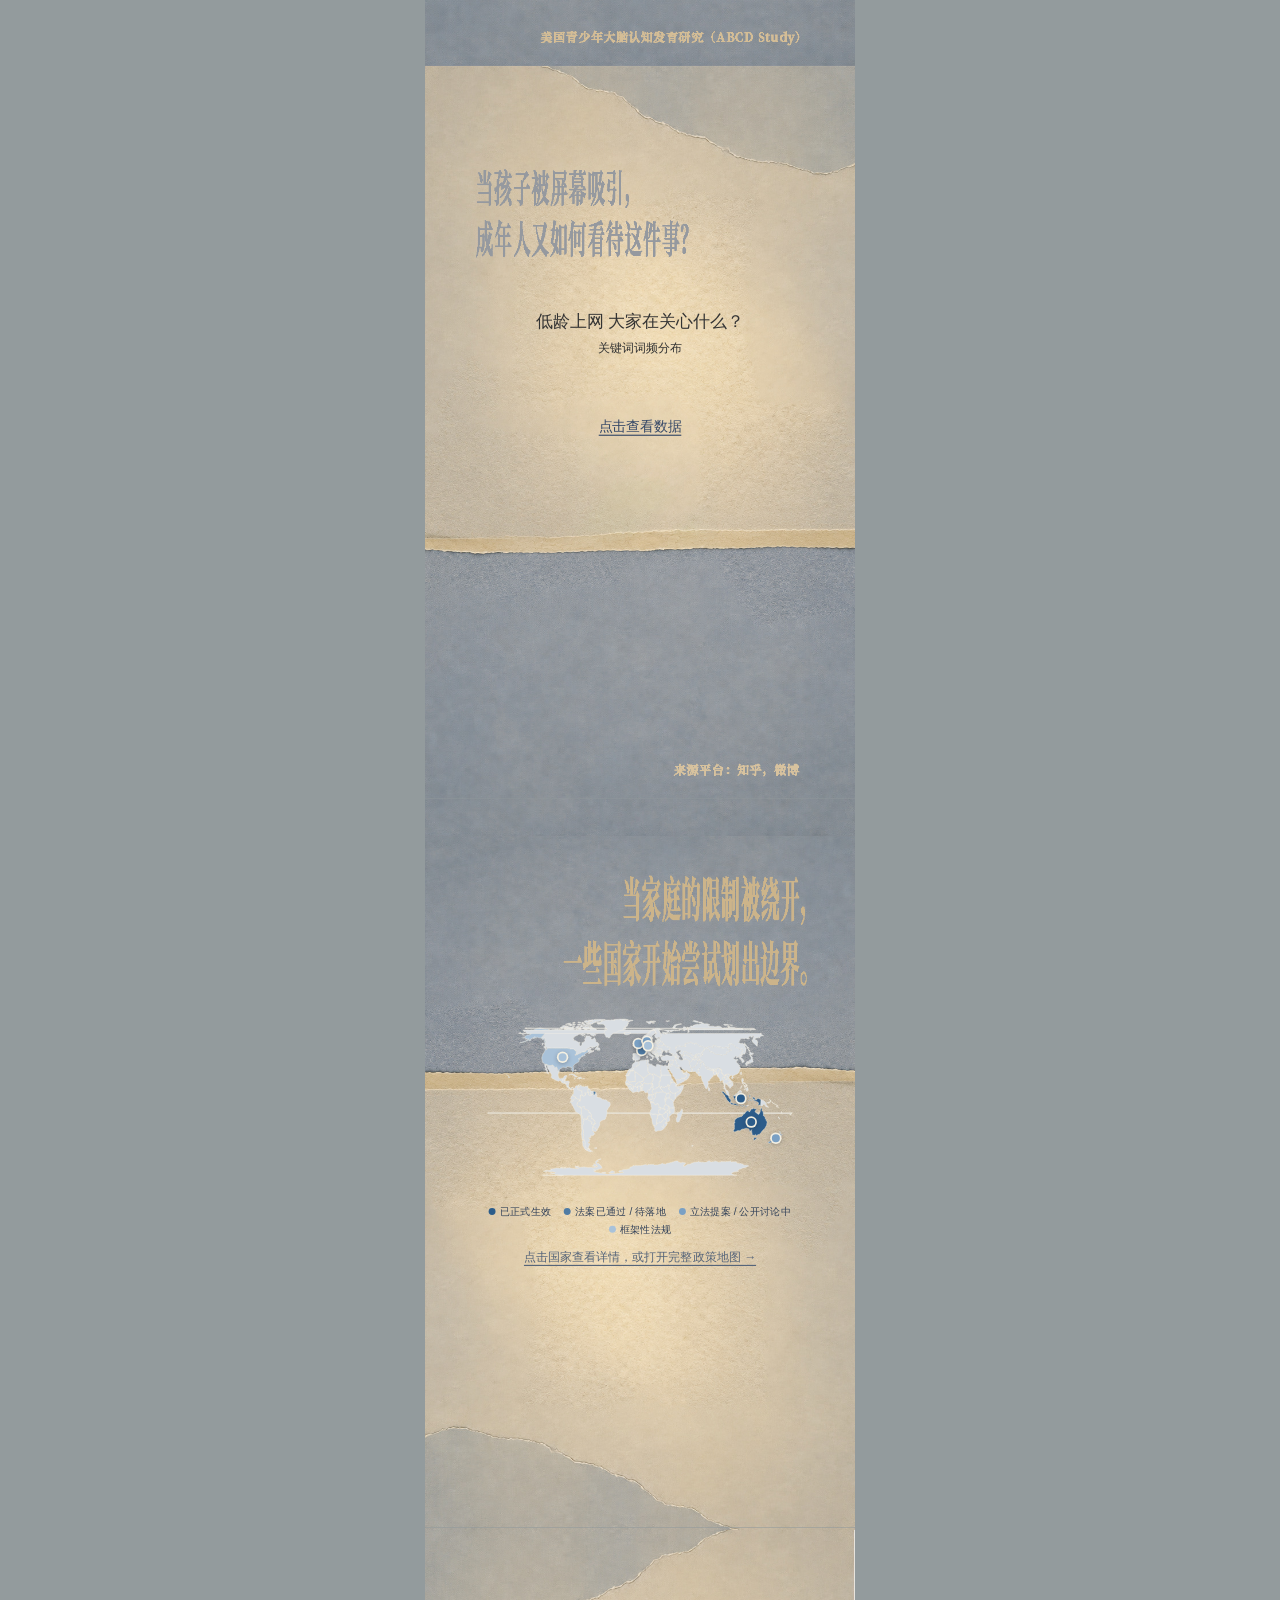
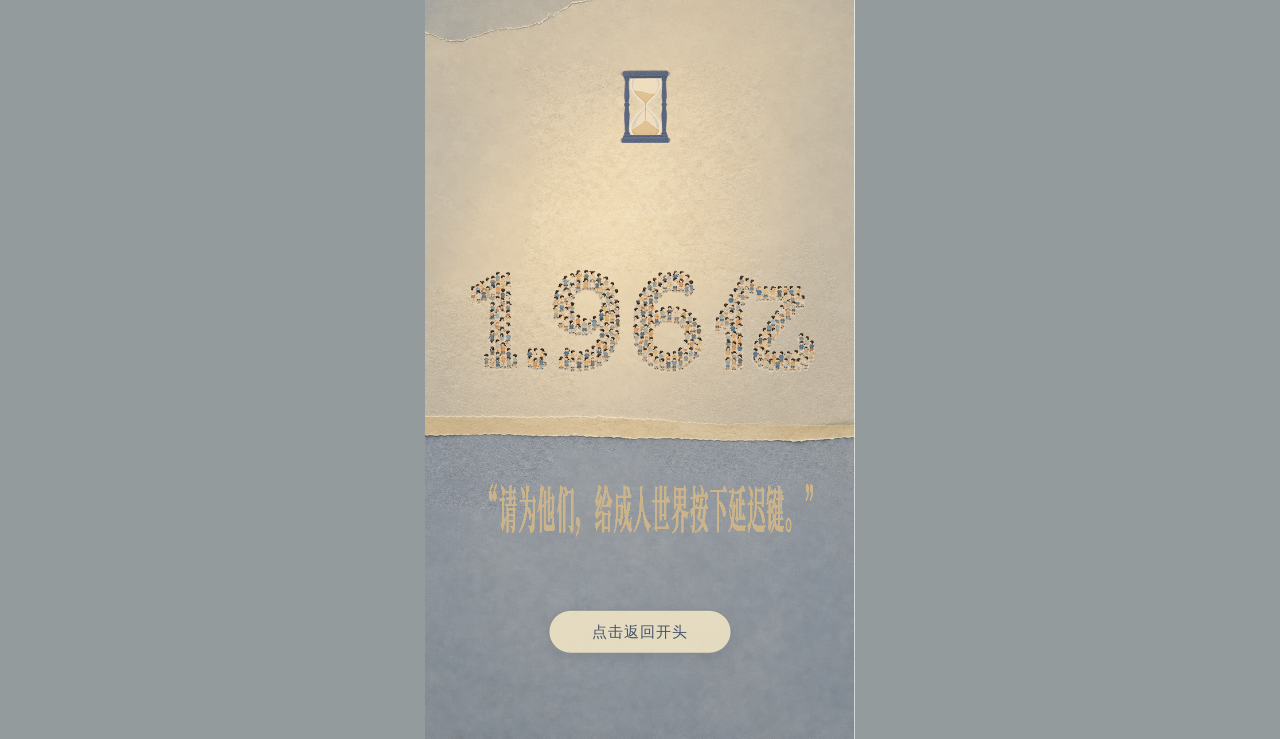
==== commit 34b83026: "Add narration controls and refine dialogue timing" ====
--- a/index.html
+++ b/index.html
@@ -8,14 +8,16 @@
   <meta name="description" content="小羽的故事。由原始 PSD 画面制作的竖屏滚动 H5。">
   <link rel="icon" href="data:,">
   <link rel="stylesheet" href="./site-shell.css?v=20260908a">
+  <link rel="stylesheet" href="./site-audio.css?v=20260910a">
   <link rel="stylesheet" href="./styles-interactions.css?v=20260903e">
   <link rel="stylesheet" href="./extension.css?v=20260910g">
   <link rel="stylesheet" href="./mobile-pager.css?v=20260909c">
   <script src="./assets/manifest.js" defer></script>
   <script src="./site-shell.js?v=20260908a" defer></script>
+  <script src="./site-audio.js?v=20260910a" defer></script>
   <script src="./assets/interactions.js?v=20260903c" defer></script>
-  <script src="./interaction-core.js?v=20260903e" defer></script>
-  <script src="./app-interactions.js?v=20260910f" defer></script>
+  <script src="./interaction-core.js?v=20260910h" defer></script>
+  <script src="./app-interactions.js?v=20260910h" defer></script>
   <script src="./assets/extension/manifest.js?v=20260908d" defer></script>
   <script src="./assets/extension/charts-data.js?v=20260909e" defer></script>
   <script src="./assets/extension/map-data.js?v=20260908d" defer></script>
@@ -23,7 +25,7 @@
   <script src="./extension-core.js?v=20260908d" defer></script>
   <script src="./extension-charts.js?v=20260908d" defer></script>
   <script src="./extension-map.js?v=20260910g" defer></script>
-  <script src="./extension.js?v=20260910f" defer></script>
+  <script src="./extension.js?v=20260910h" defer></script>
   <script src="./mobile-pager.js?v=20260909e" defer></script>
 </head>
 <body>
@@ -37,6 +39,17 @@
       </div>
     </div>
   </div>
+  <audio id="h5-voice" src="./assets/audio/h5-voice-48s.mp3" preload="metadata" playsinline></audio>
+  <section id="h5-audio-controls" class="h5-audio-controls" aria-label="配音控制">
+    <button id="h5-audio-toggle" class="h5-audio-toggle" type="button" aria-label="播放配音">
+      <span id="h5-audio-icon" aria-hidden="true">▶</span>
+    </button>
+    <label class="h5-volume-control">
+      <span class="visually-hidden">配音音量</span>
+      <span class="volume-icon" aria-hidden="true">♪</span>
+      <input id="h5-audio-volume" type="range" min="0" max="1" step="0.05" value="0.72" aria-label="配音音量">
+    </label>
+  </section>
   <main id="page" aria-label="过早上网的一代"><div id="design-canvas"></div></main>
   <noscript>
     <div class="no-script">
--- a/site-audio.css
+++ b/site-audio.css
@@ -0,0 +1,94 @@
+.h5-audio-controls {
+  position: fixed;
+  z-index: 9000;
+  top: max(12px, env(safe-area-inset-top));
+  left: calc(50% + min(203px, 50vw - 12px));
+  display: flex;
+  width: 174px;
+  min-height: 44px;
+  align-items: center;
+  gap: 8px;
+  border: 1px solid rgba(76, 91, 112, .28);
+  border-radius: 999px;
+  padding: 5px 10px 5px 5px;
+  color: #46566f;
+  background: rgba(238, 227, 197, .9);
+  box-shadow: 0 6px 20px rgba(35, 46, 62, .16);
+  transform: translateX(-100%);
+  backdrop-filter: blur(8px);
+  -webkit-backdrop-filter: blur(8px);
+  transition: opacity .25s ease, transform .25s ease;
+}
+
+html.is-loading .h5-audio-controls {
+  opacity: 0;
+  pointer-events: none;
+  transform: translate(-100%, -8px);
+}
+
+.h5-audio-toggle {
+  flex: 0 0 34px;
+  width: 34px;
+  height: 34px;
+  border: 0;
+  border-radius: 50%;
+  padding: 0;
+  color: #f5ead0;
+  background: #52647e;
+  font: 15px/34px system-ui, sans-serif;
+  text-align: center;
+  cursor: pointer;
+  -webkit-tap-highlight-color: transparent;
+}
+
+.h5-audio-toggle[data-playing="true"] {
+  font-size: 13px;
+  letter-spacing: -2px;
+}
+
+.h5-volume-control {
+  display: flex;
+  min-width: 0;
+  flex: 1;
+  align-items: center;
+  gap: 7px;
+}
+
+.volume-icon {
+  flex: 0 0 auto;
+  font: 17px/1 system-ui, sans-serif;
+}
+
+#h5-audio-volume {
+  width: 100%;
+  height: 28px;
+  margin: 0;
+  accent-color: #52647e;
+  cursor: pointer;
+}
+
+.h5-audio-toggle:focus-visible,
+#h5-audio-volume:focus-visible {
+  outline: 3px solid #4f7eff;
+  outline-offset: 2px;
+}
+
+.visually-hidden {
+  position: absolute;
+  width: 1px;
+  height: 1px;
+  padding: 0;
+  margin: -1px;
+  overflow: hidden;
+  clip: rect(0, 0, 0, 0);
+  white-space: nowrap;
+  border: 0;
+}
+
+@media (max-width: 380px) {
+  .h5-audio-controls { width: 154px; }
+}
+
+@media (prefers-reduced-motion: reduce) {
+  .h5-audio-controls { transition: none !important; }
+}
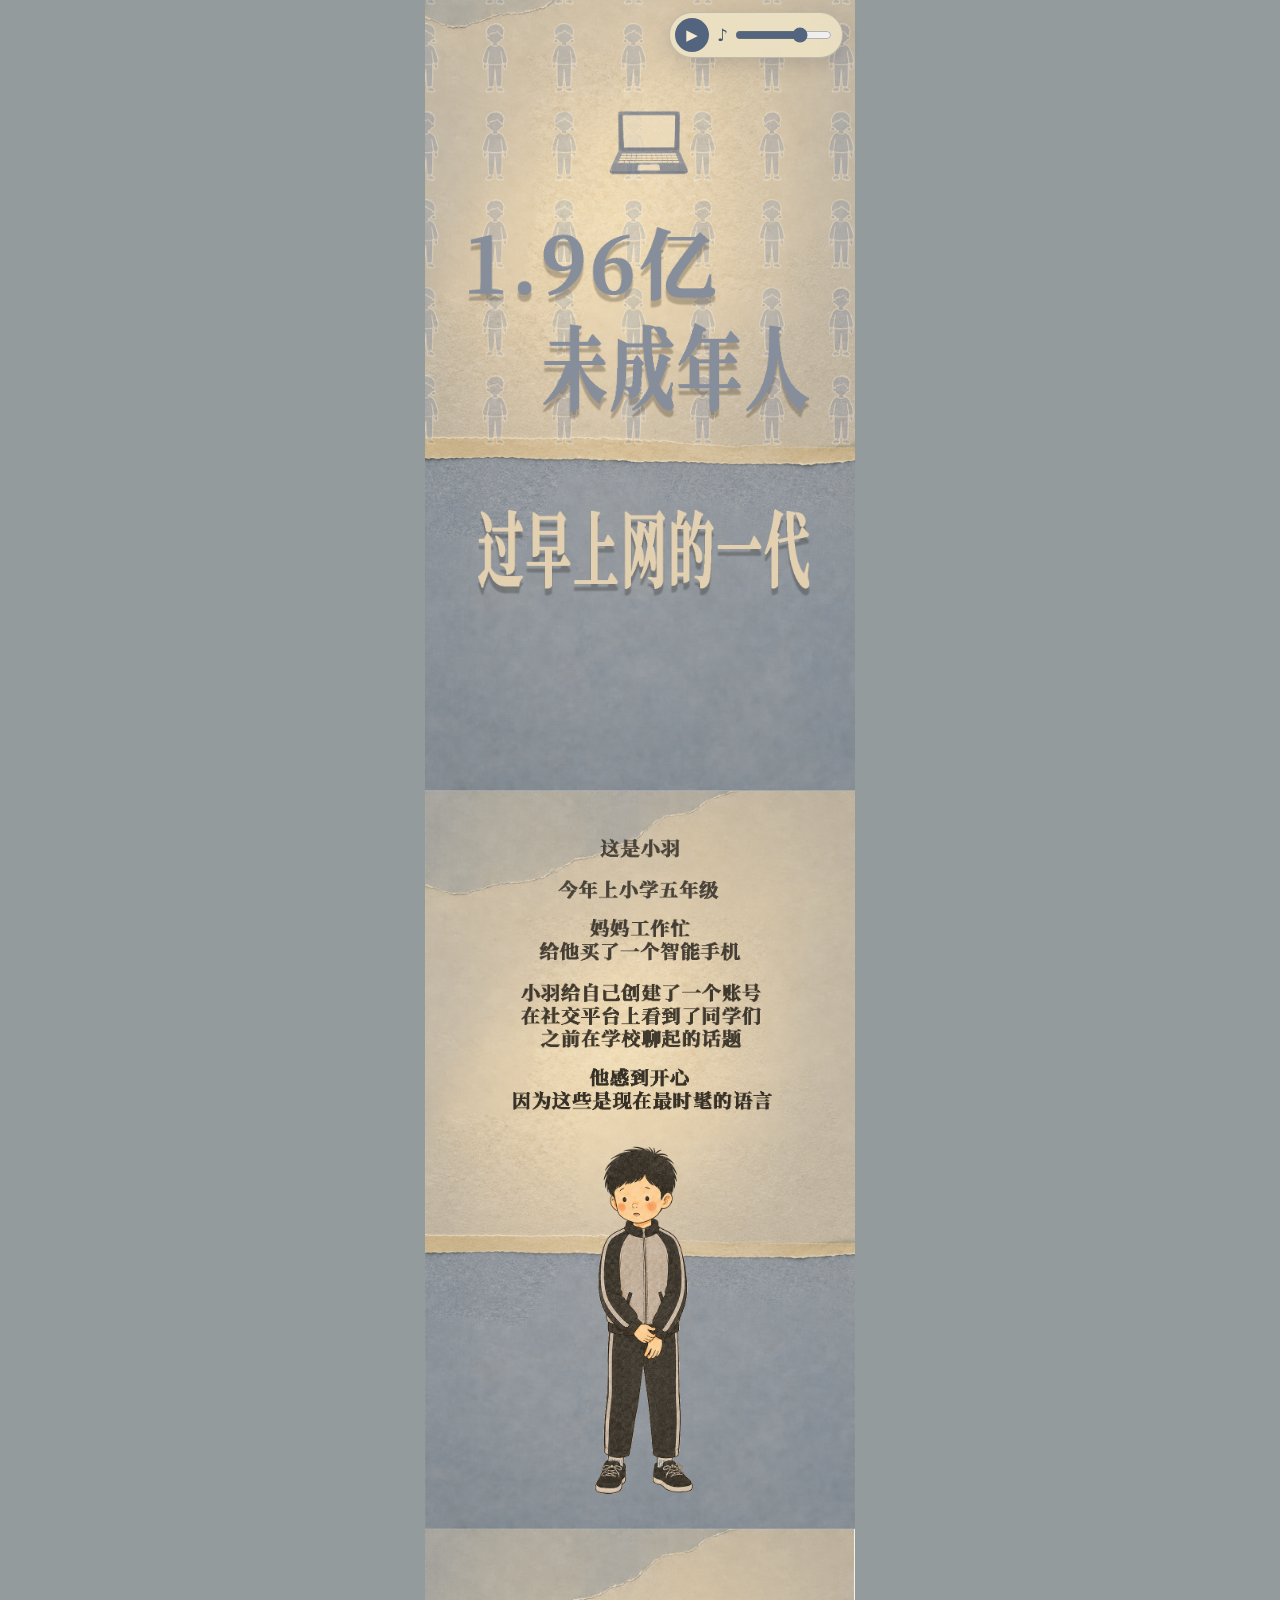
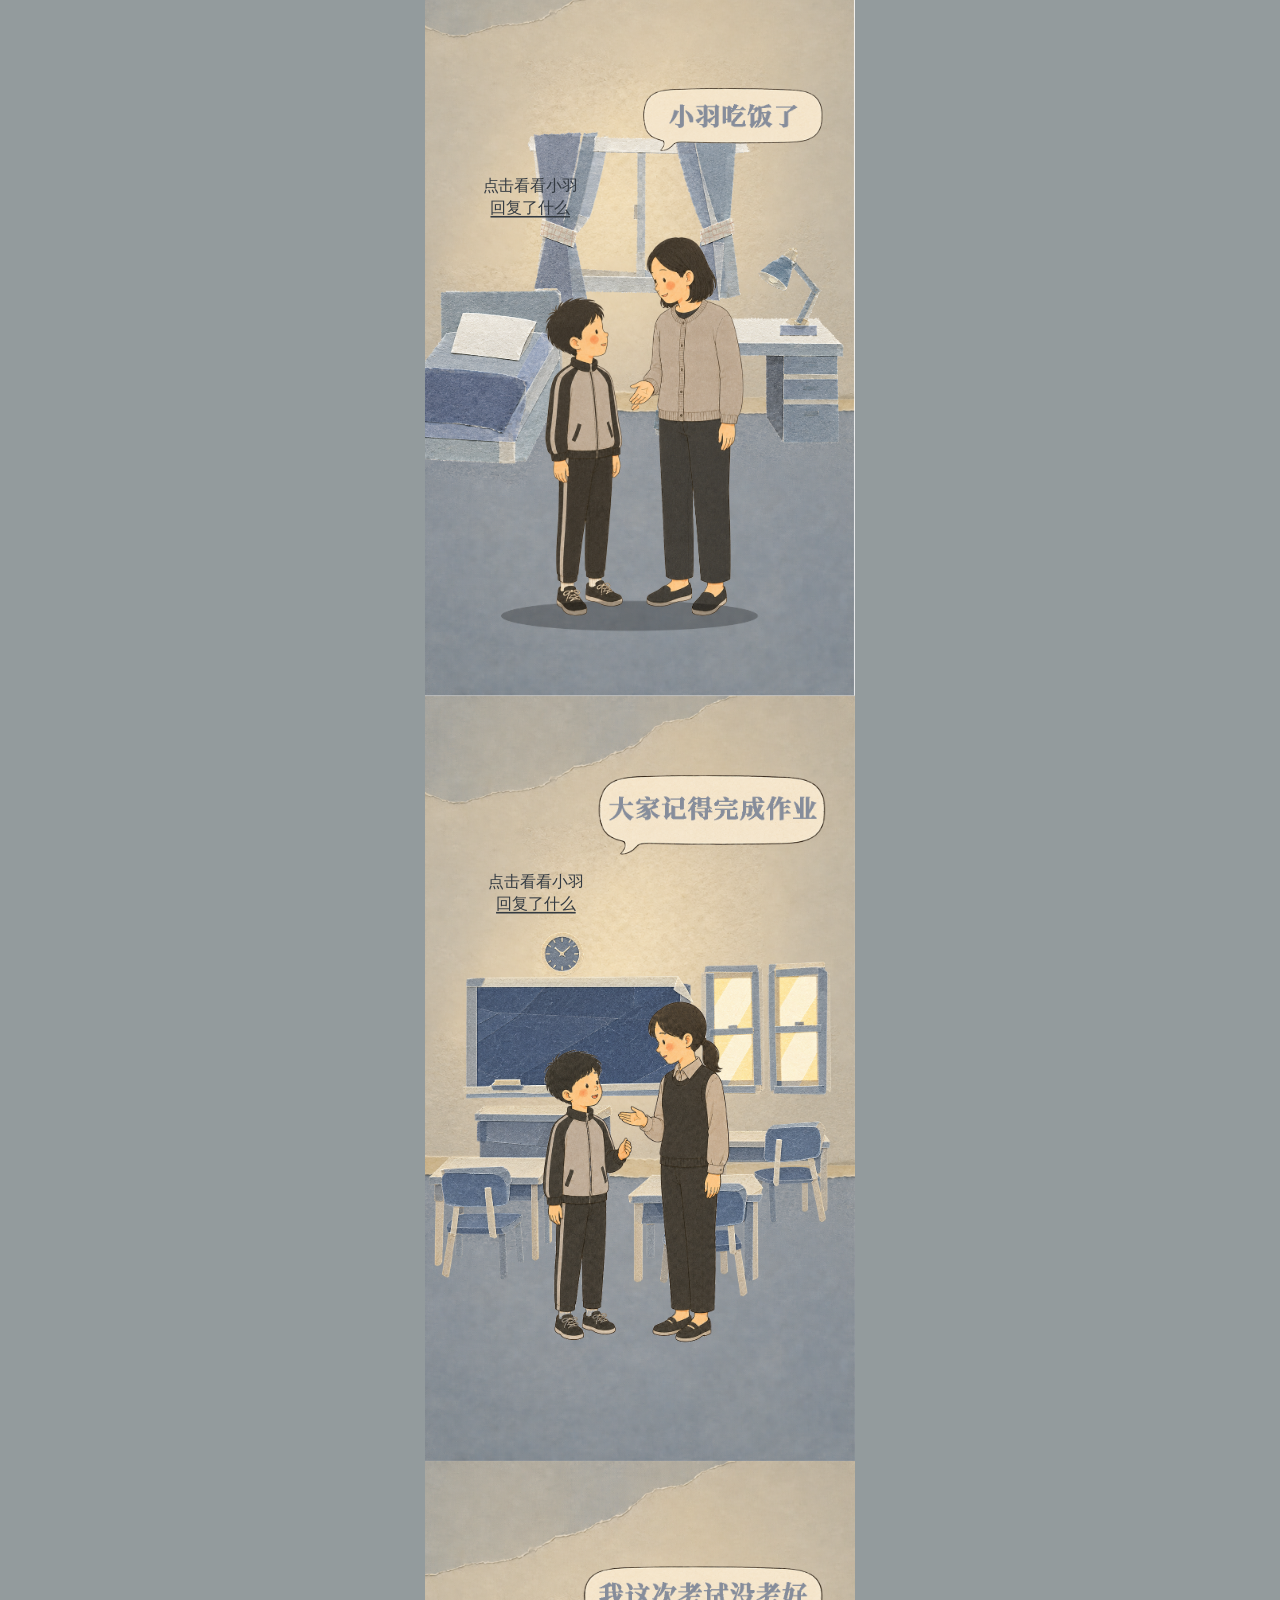
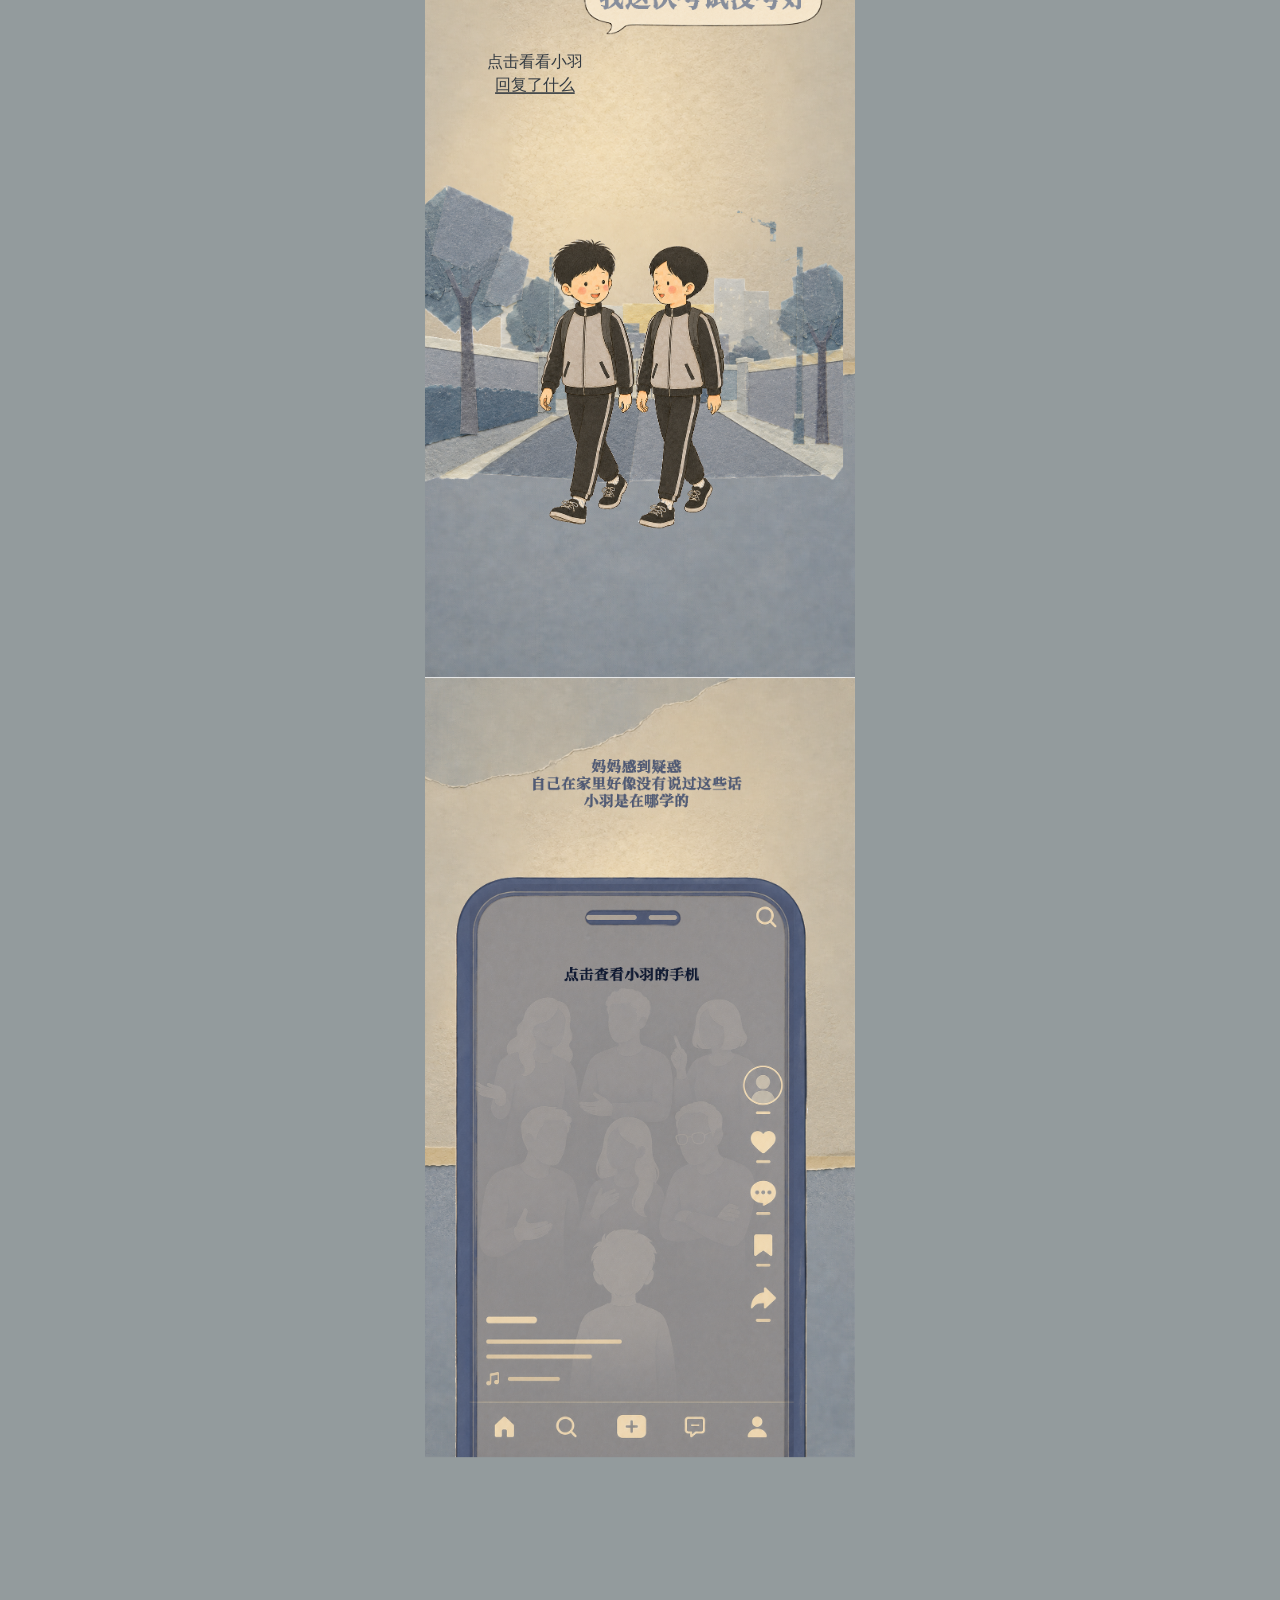
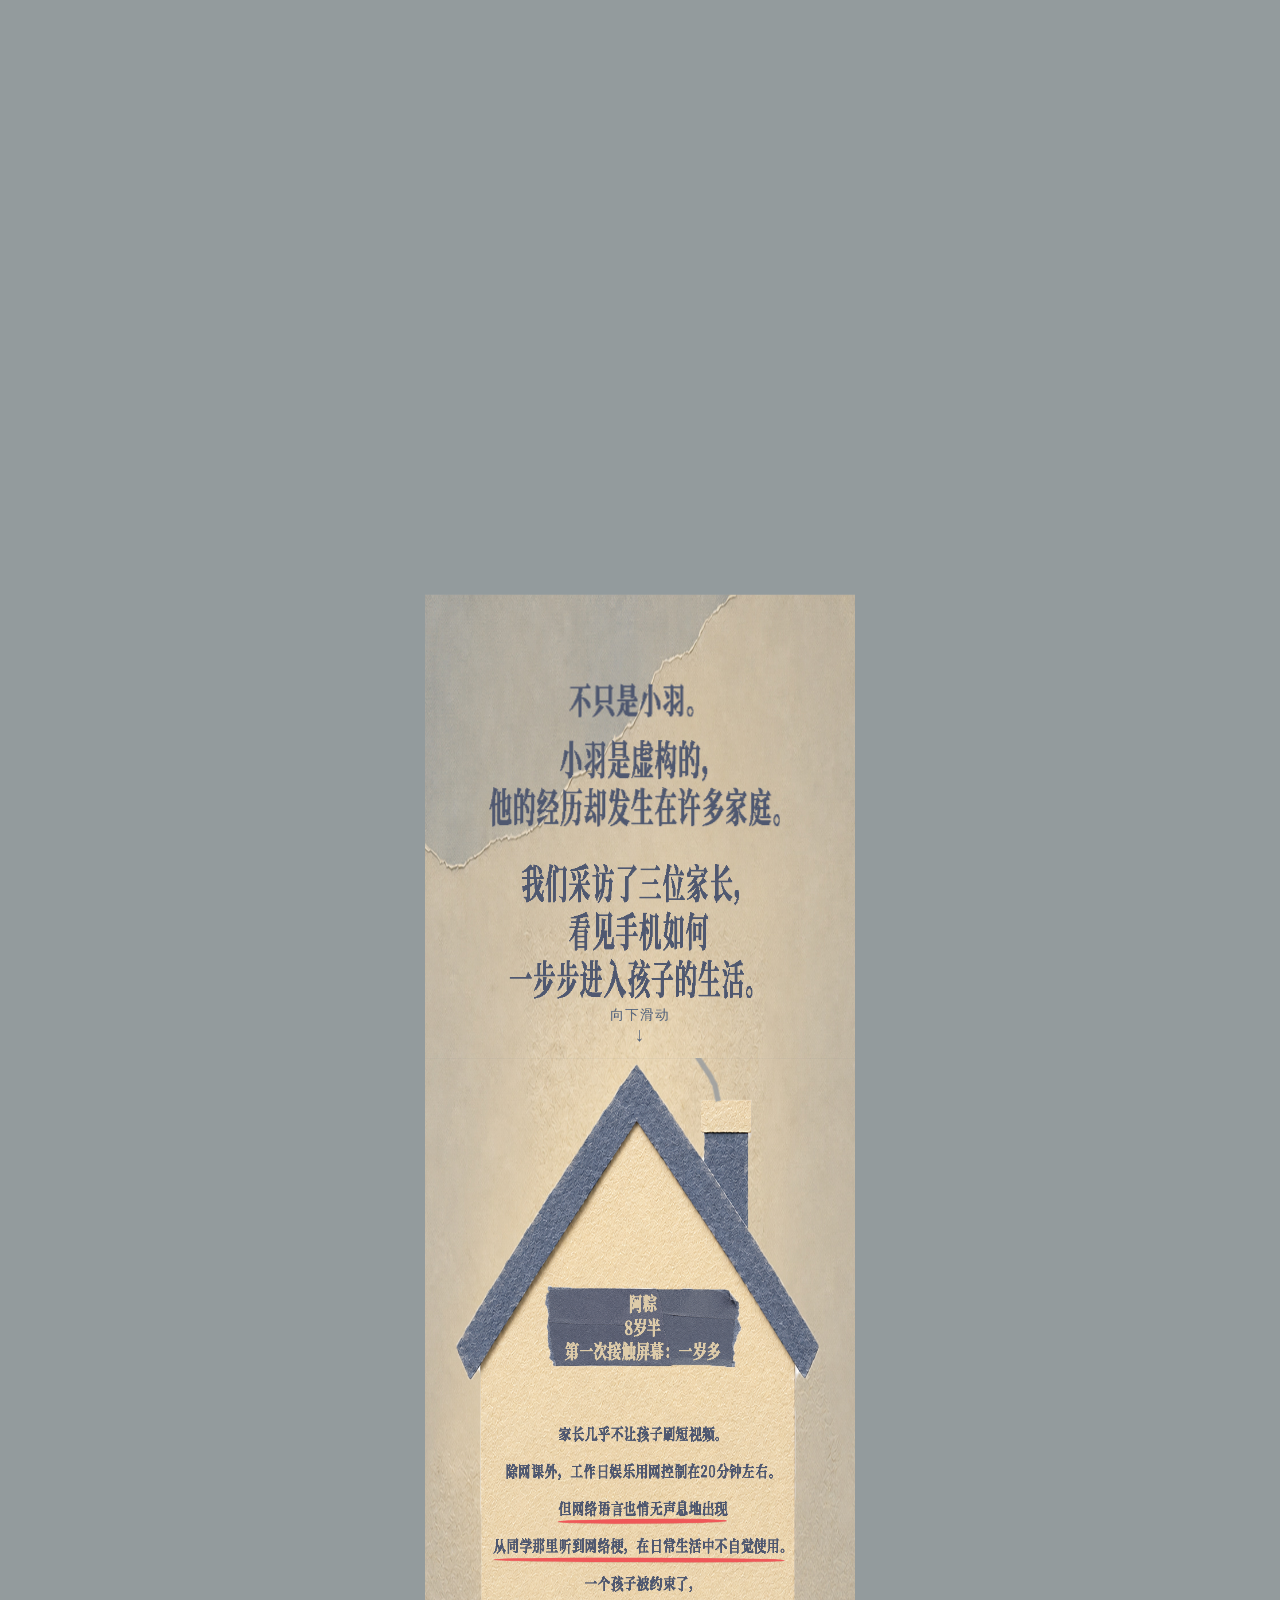
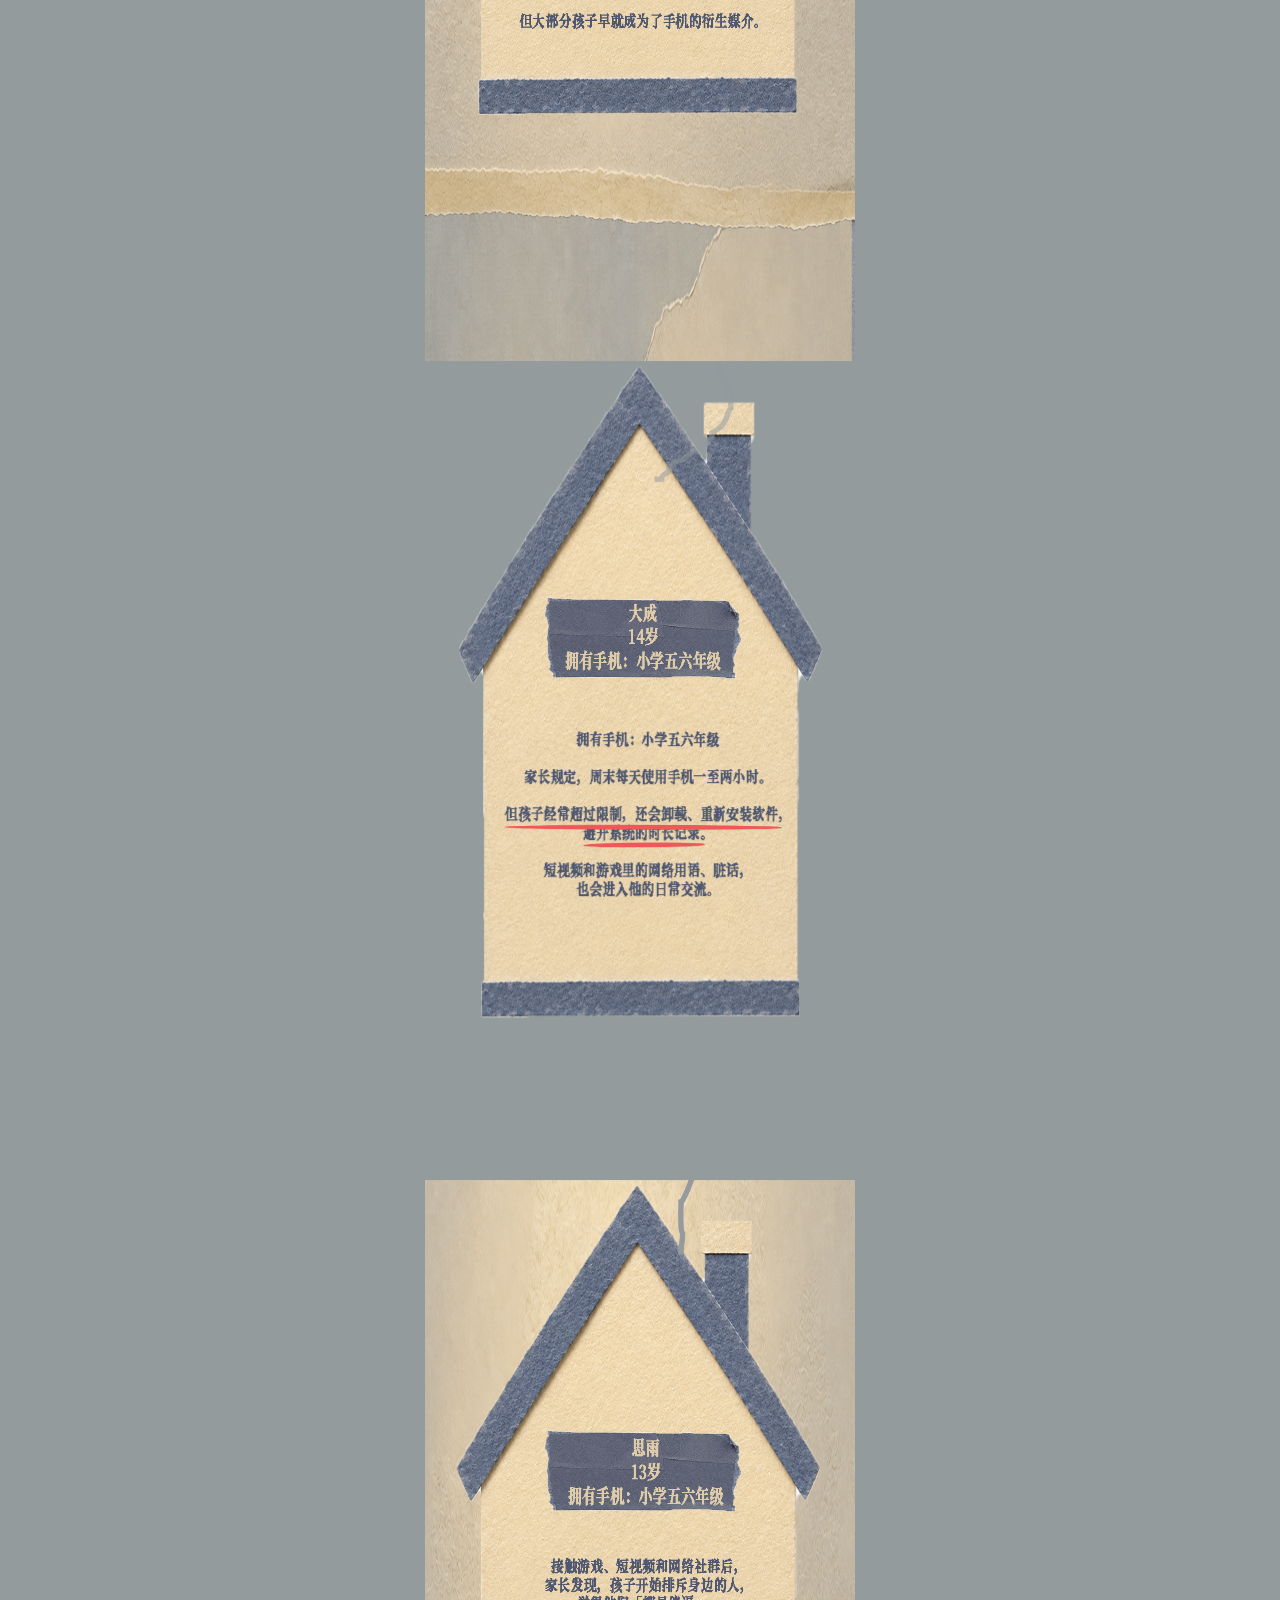
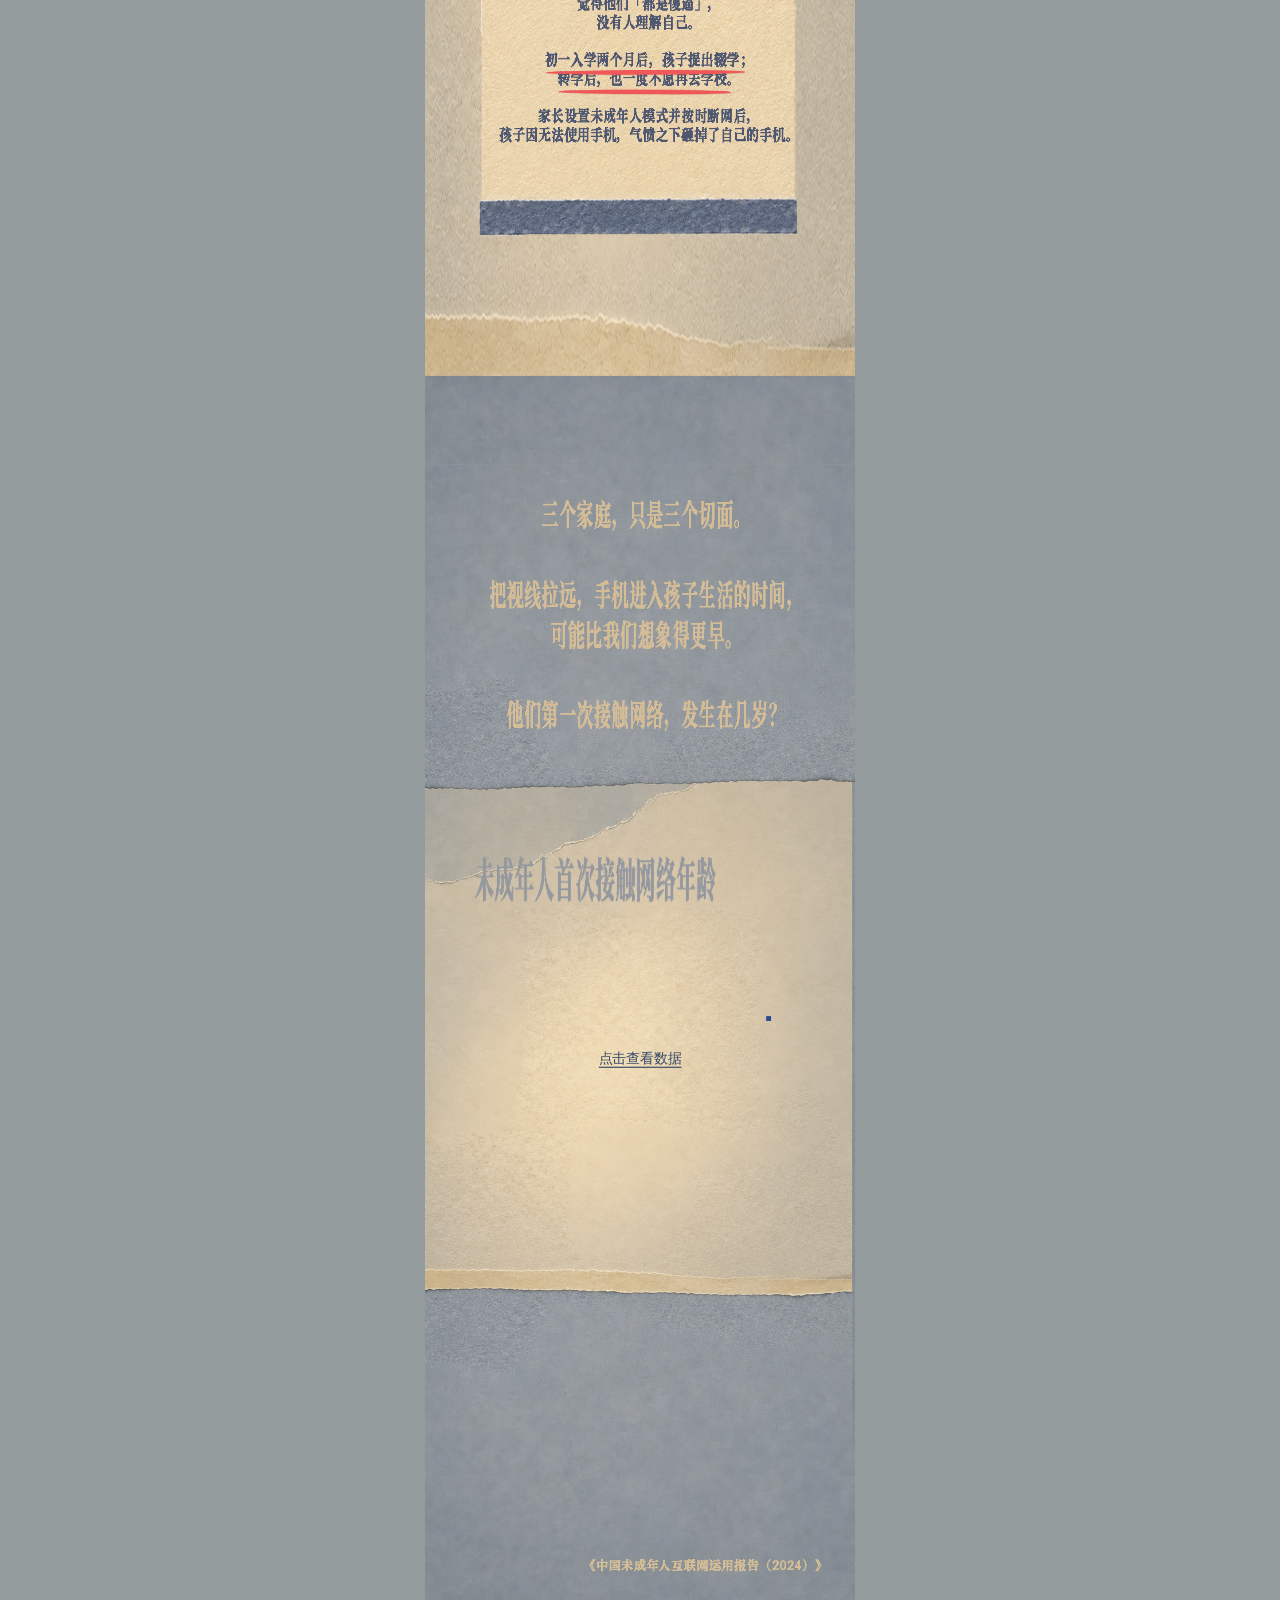
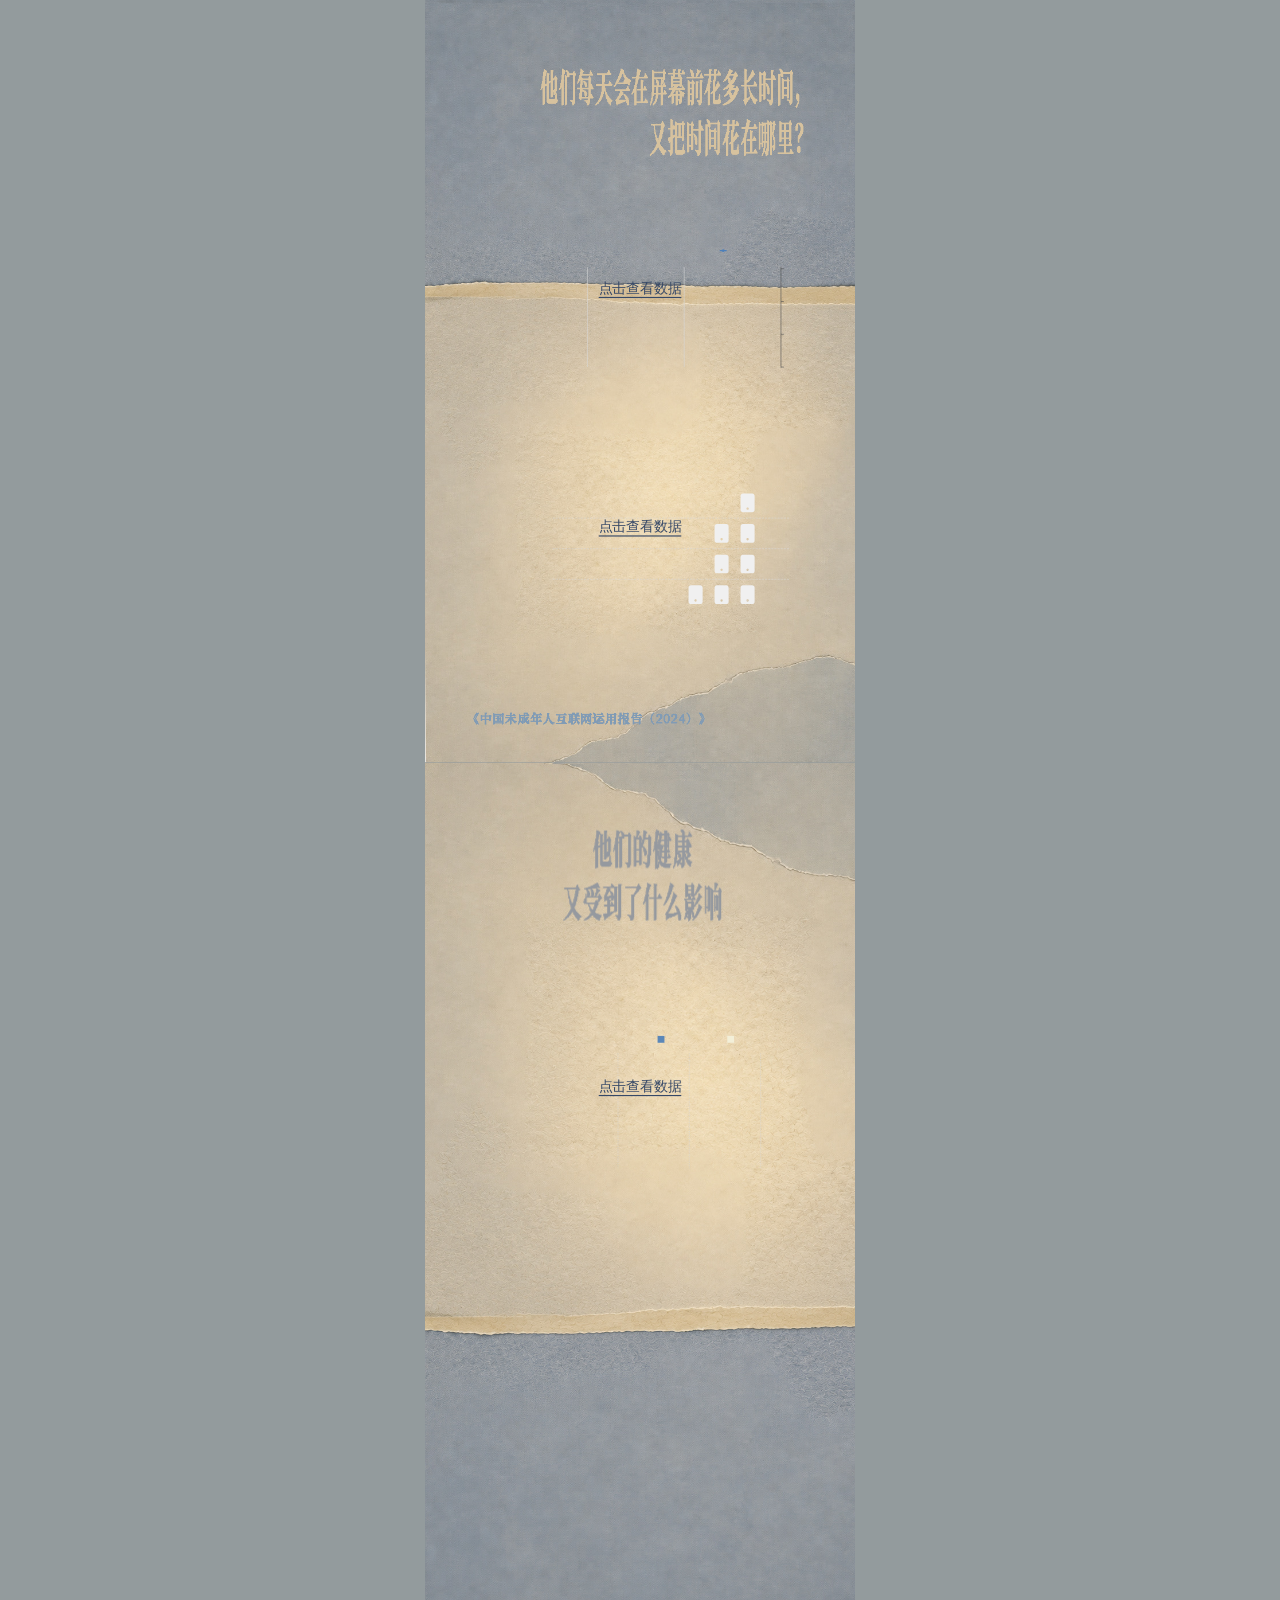
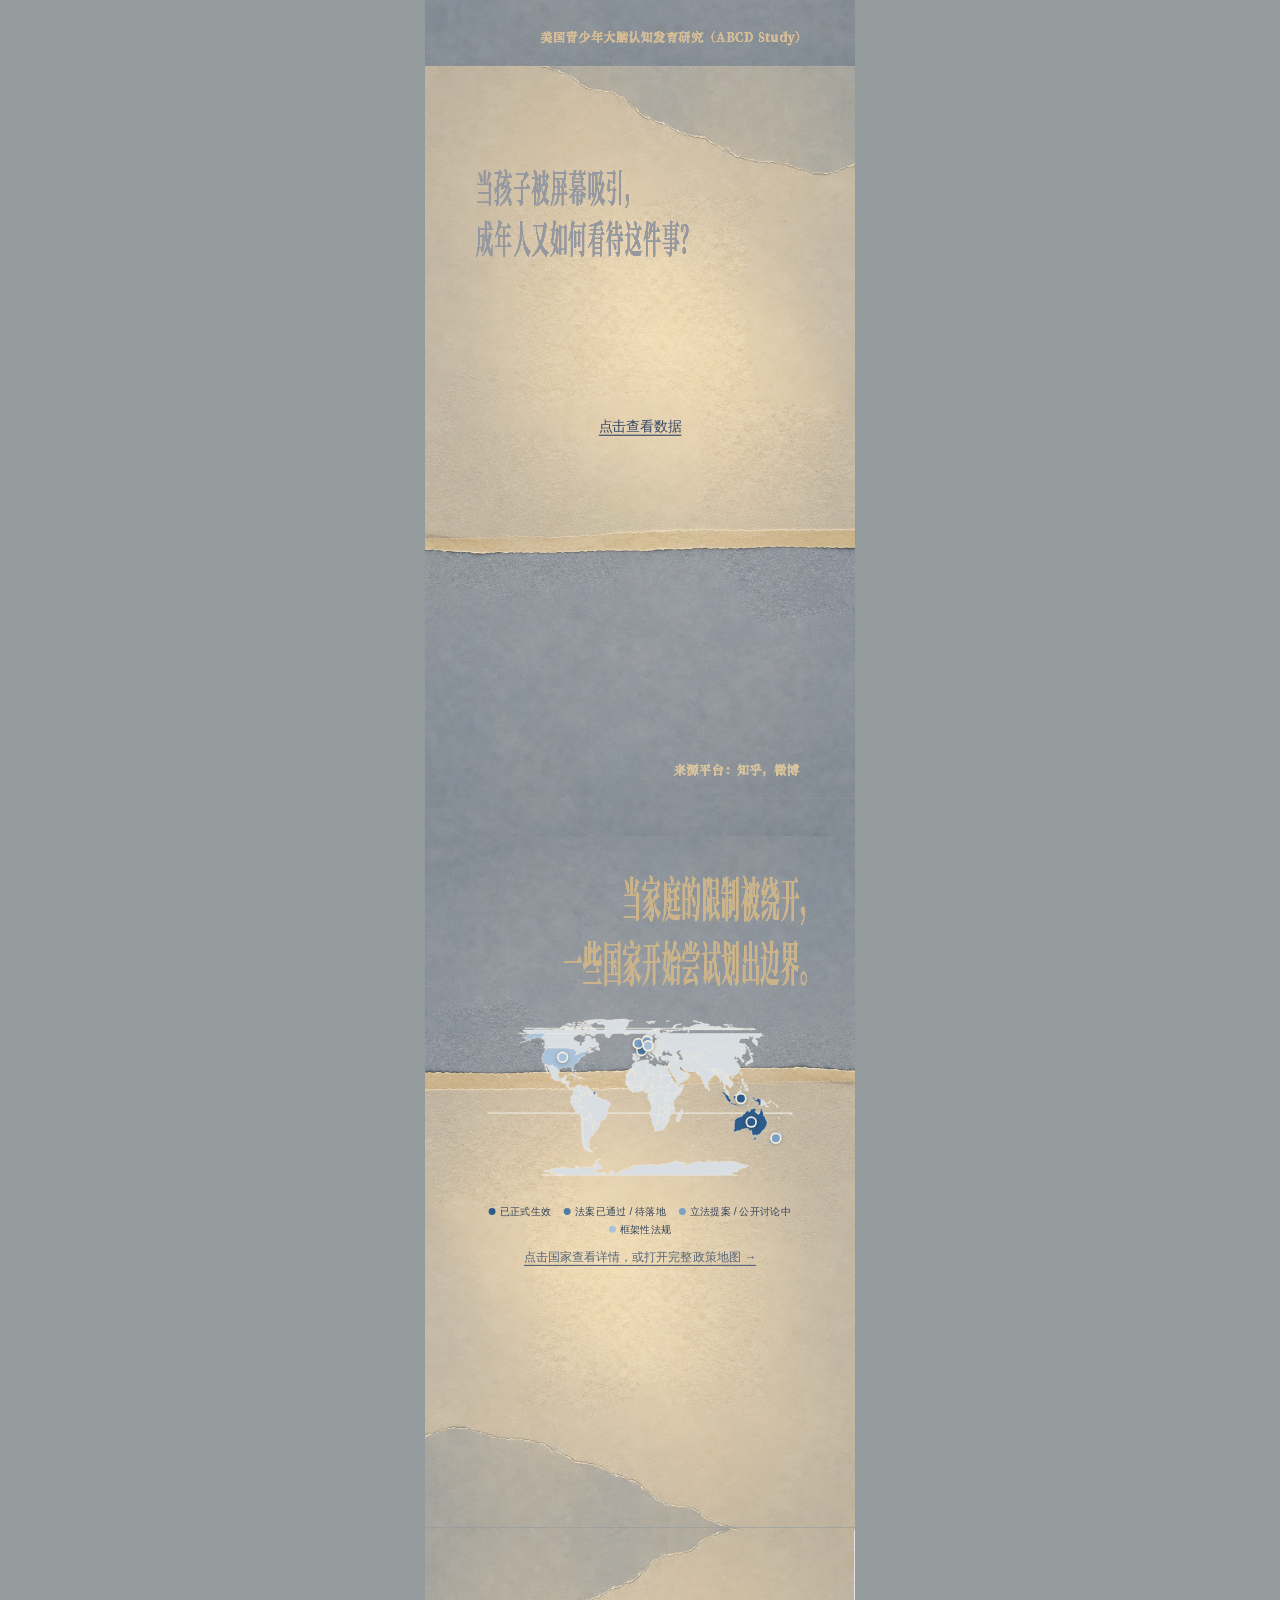
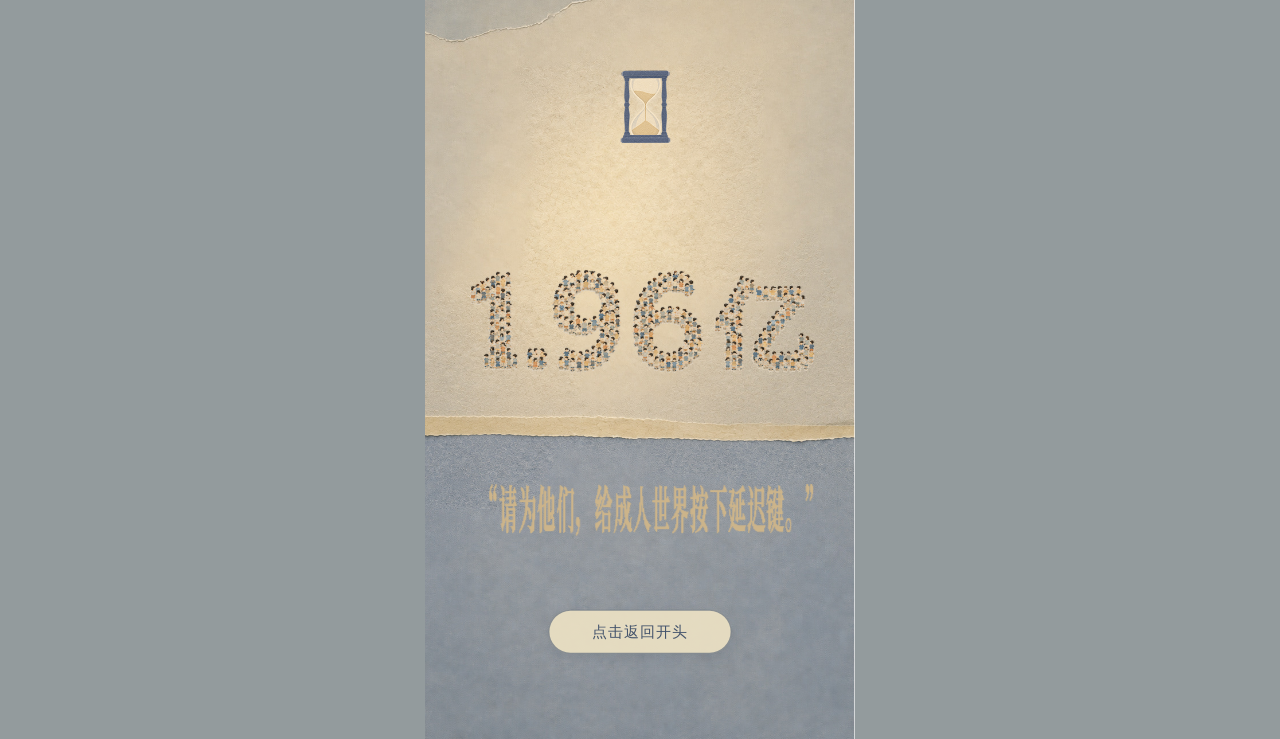
==== commit 064bb286: "Make dialogue and underline timing clearly visible" ====
--- a/index.html
+++ b/index.html
@@ -16,8 +16,8 @@
   <script src="./site-shell.js?v=20260908a" defer></script>
   <script src="./site-audio.js?v=20260910a" defer></script>
   <script src="./assets/interactions.js?v=20260903c" defer></script>
-  <script src="./interaction-core.js?v=20260910h" defer></script>
-  <script src="./app-interactions.js?v=20260910h" defer></script>
+  <script src="./interaction-core.js?v=20260910i" defer></script>
+  <script src="./app-interactions.js?v=20260910i" defer></script>
   <script src="./assets/extension/manifest.js?v=20260908d" defer></script>
   <script src="./assets/extension/charts-data.js?v=20260909e" defer></script>
   <script src="./assets/extension/map-data.js?v=20260908d" defer></script>
@@ -25,7 +25,7 @@
   <script src="./extension-core.js?v=20260908d" defer></script>
   <script src="./extension-charts.js?v=20260908d" defer></script>
   <script src="./extension-map.js?v=20260910g" defer></script>
-  <script src="./extension.js?v=20260910h" defer></script>
+  <script src="./extension.js?v=20260910i" defer></script>
   <script src="./mobile-pager.js?v=20260909e" defer></script>
 </head>
 <body>
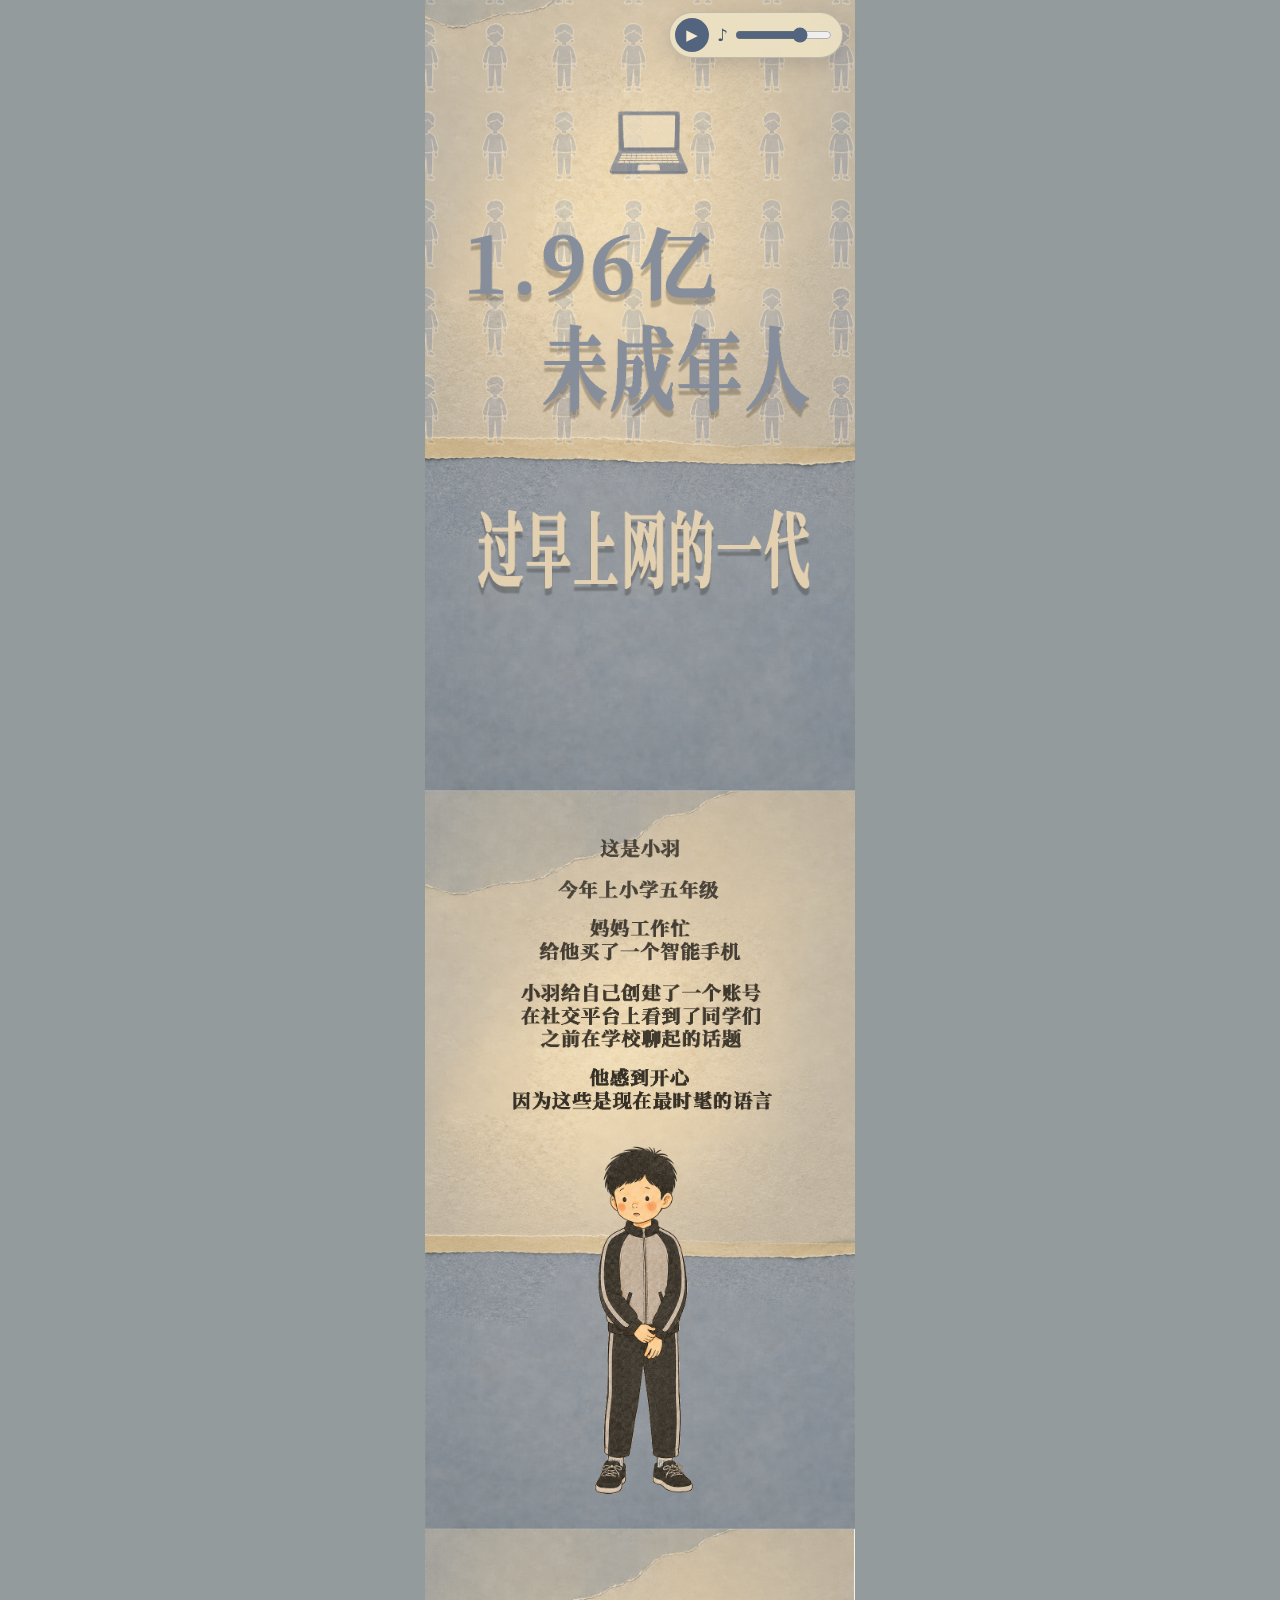
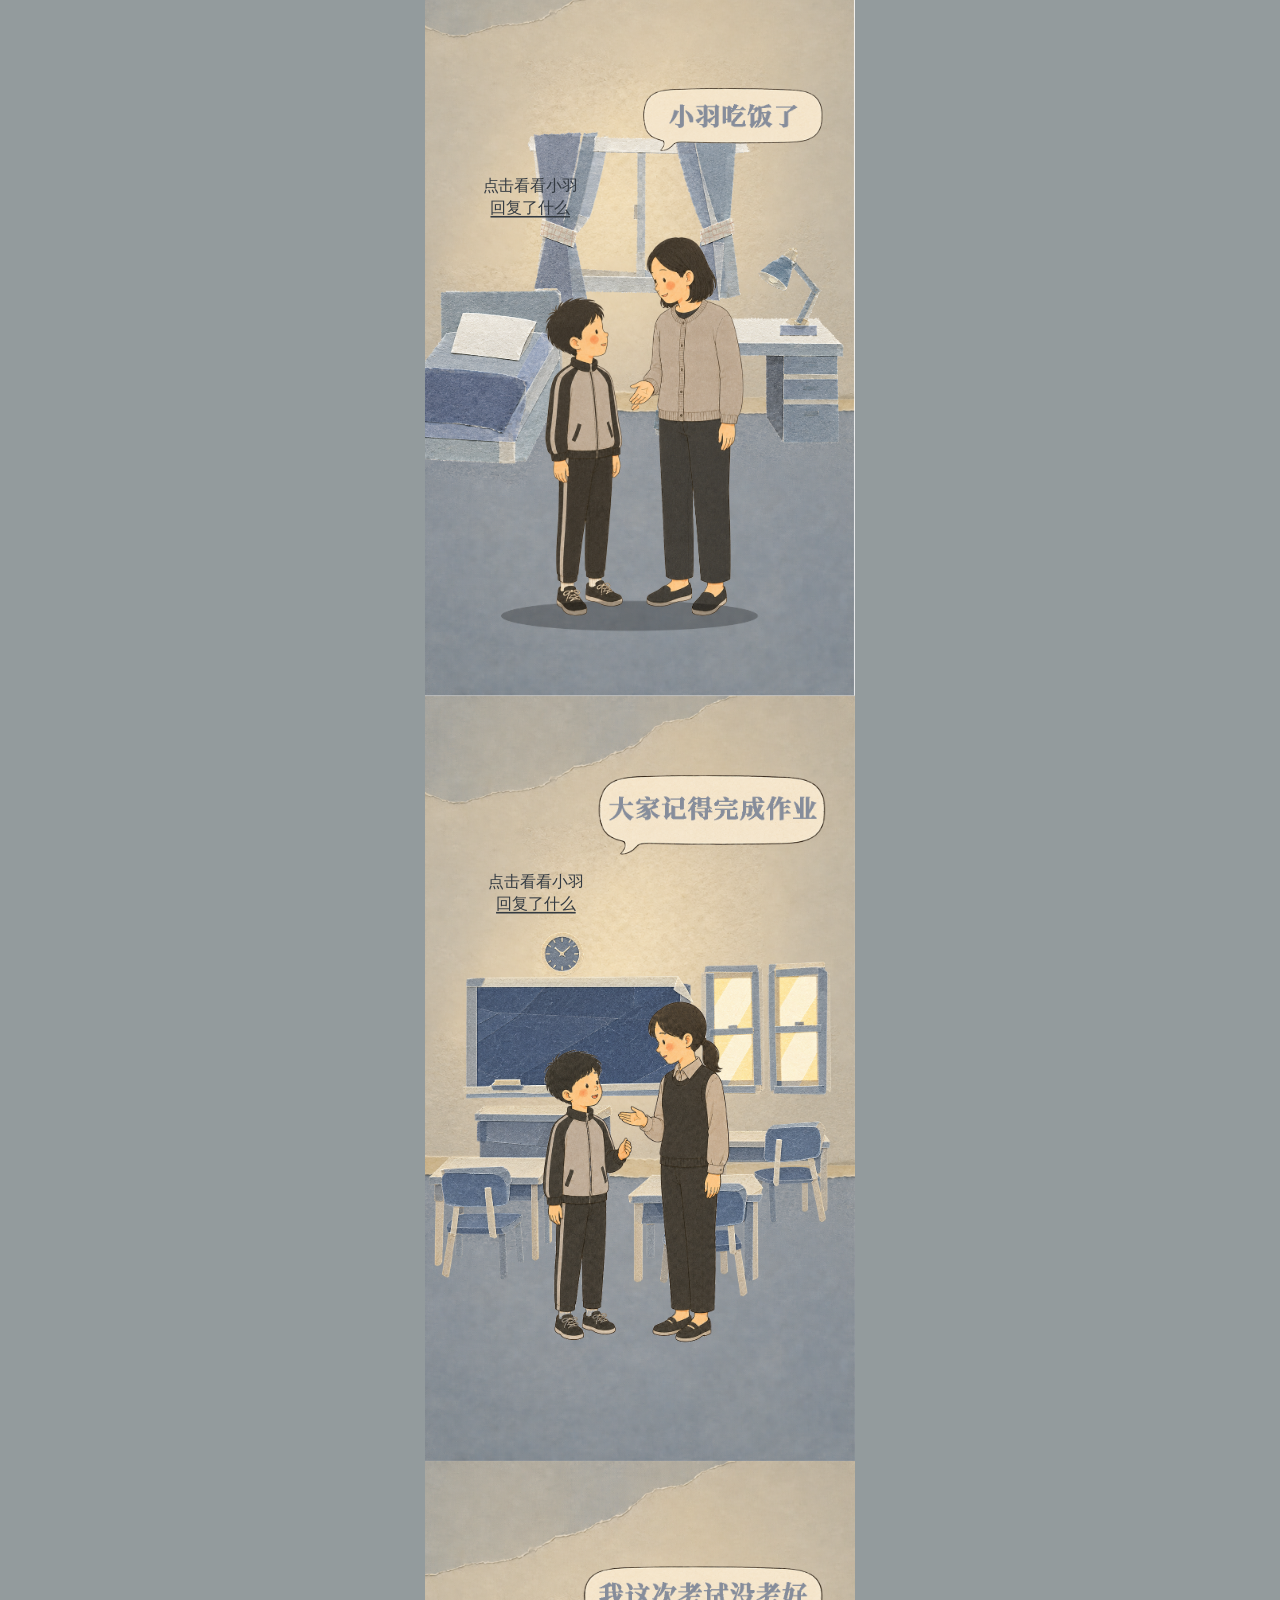
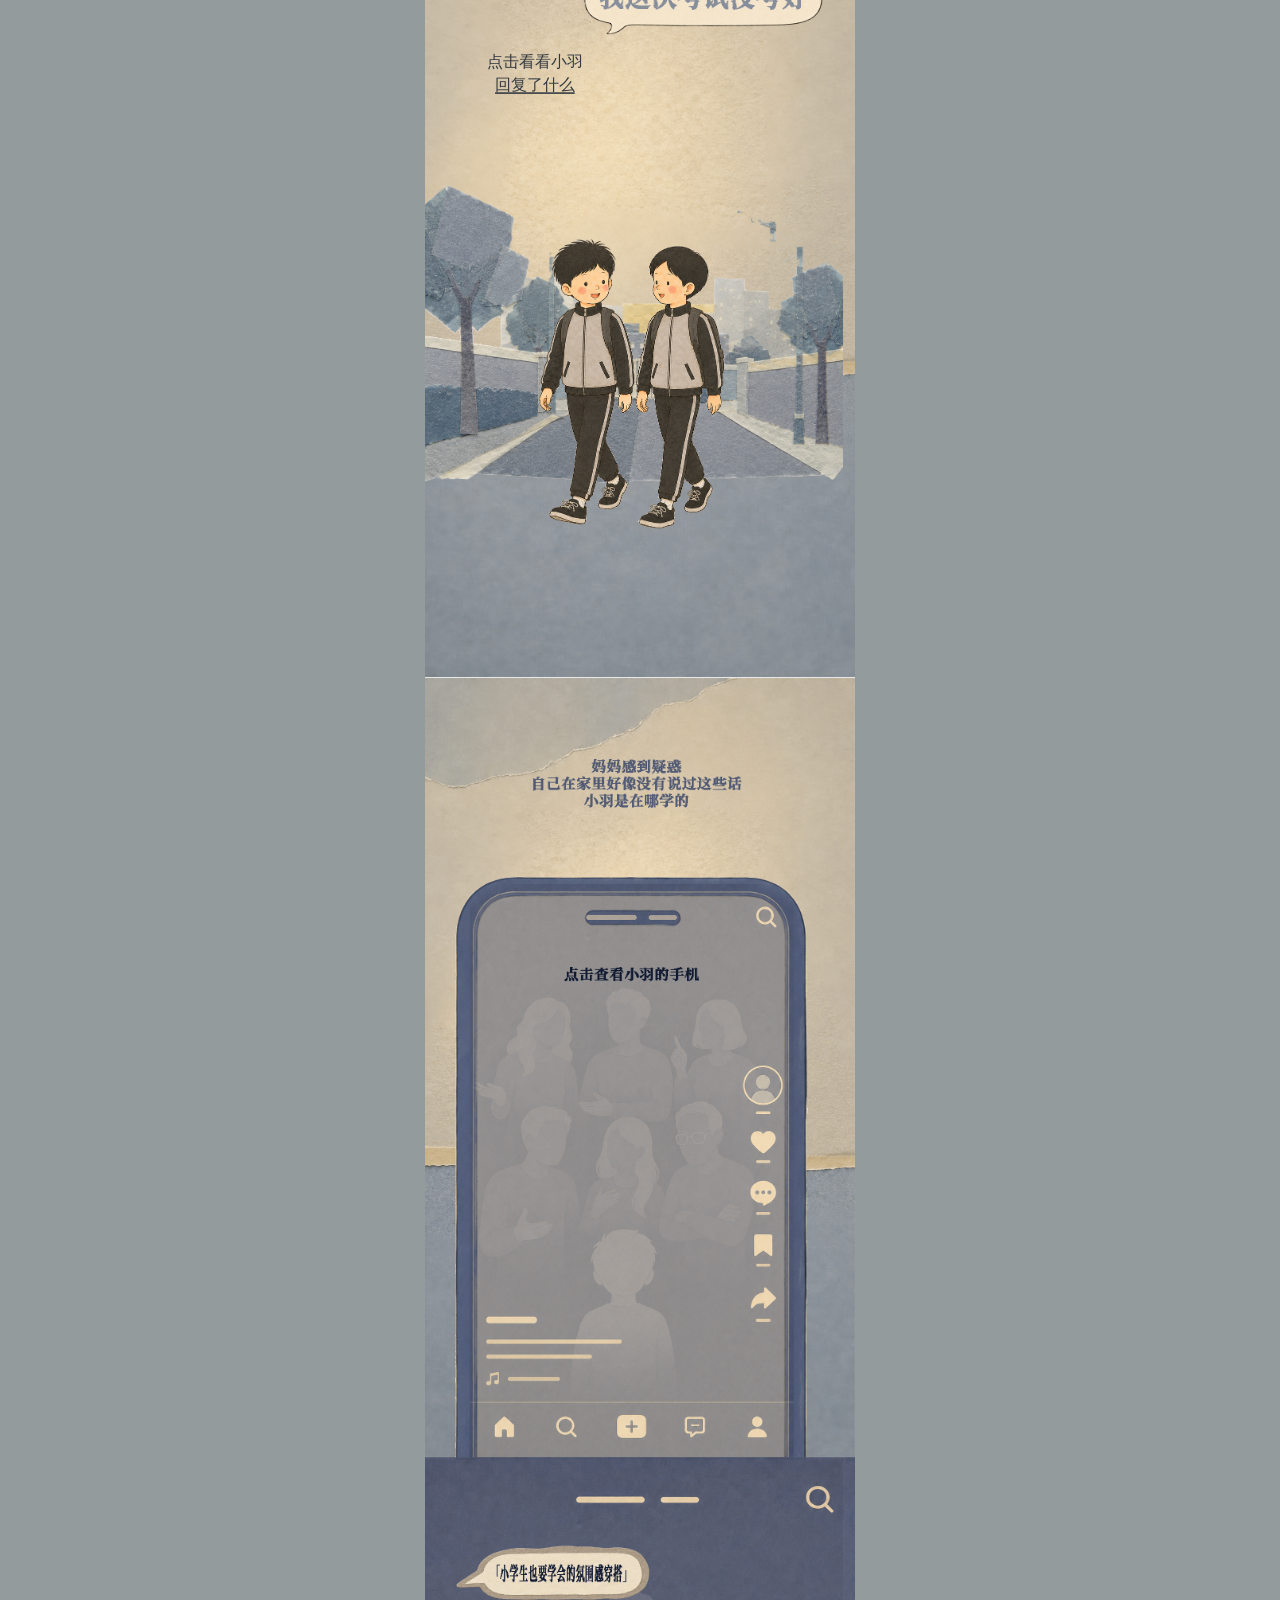
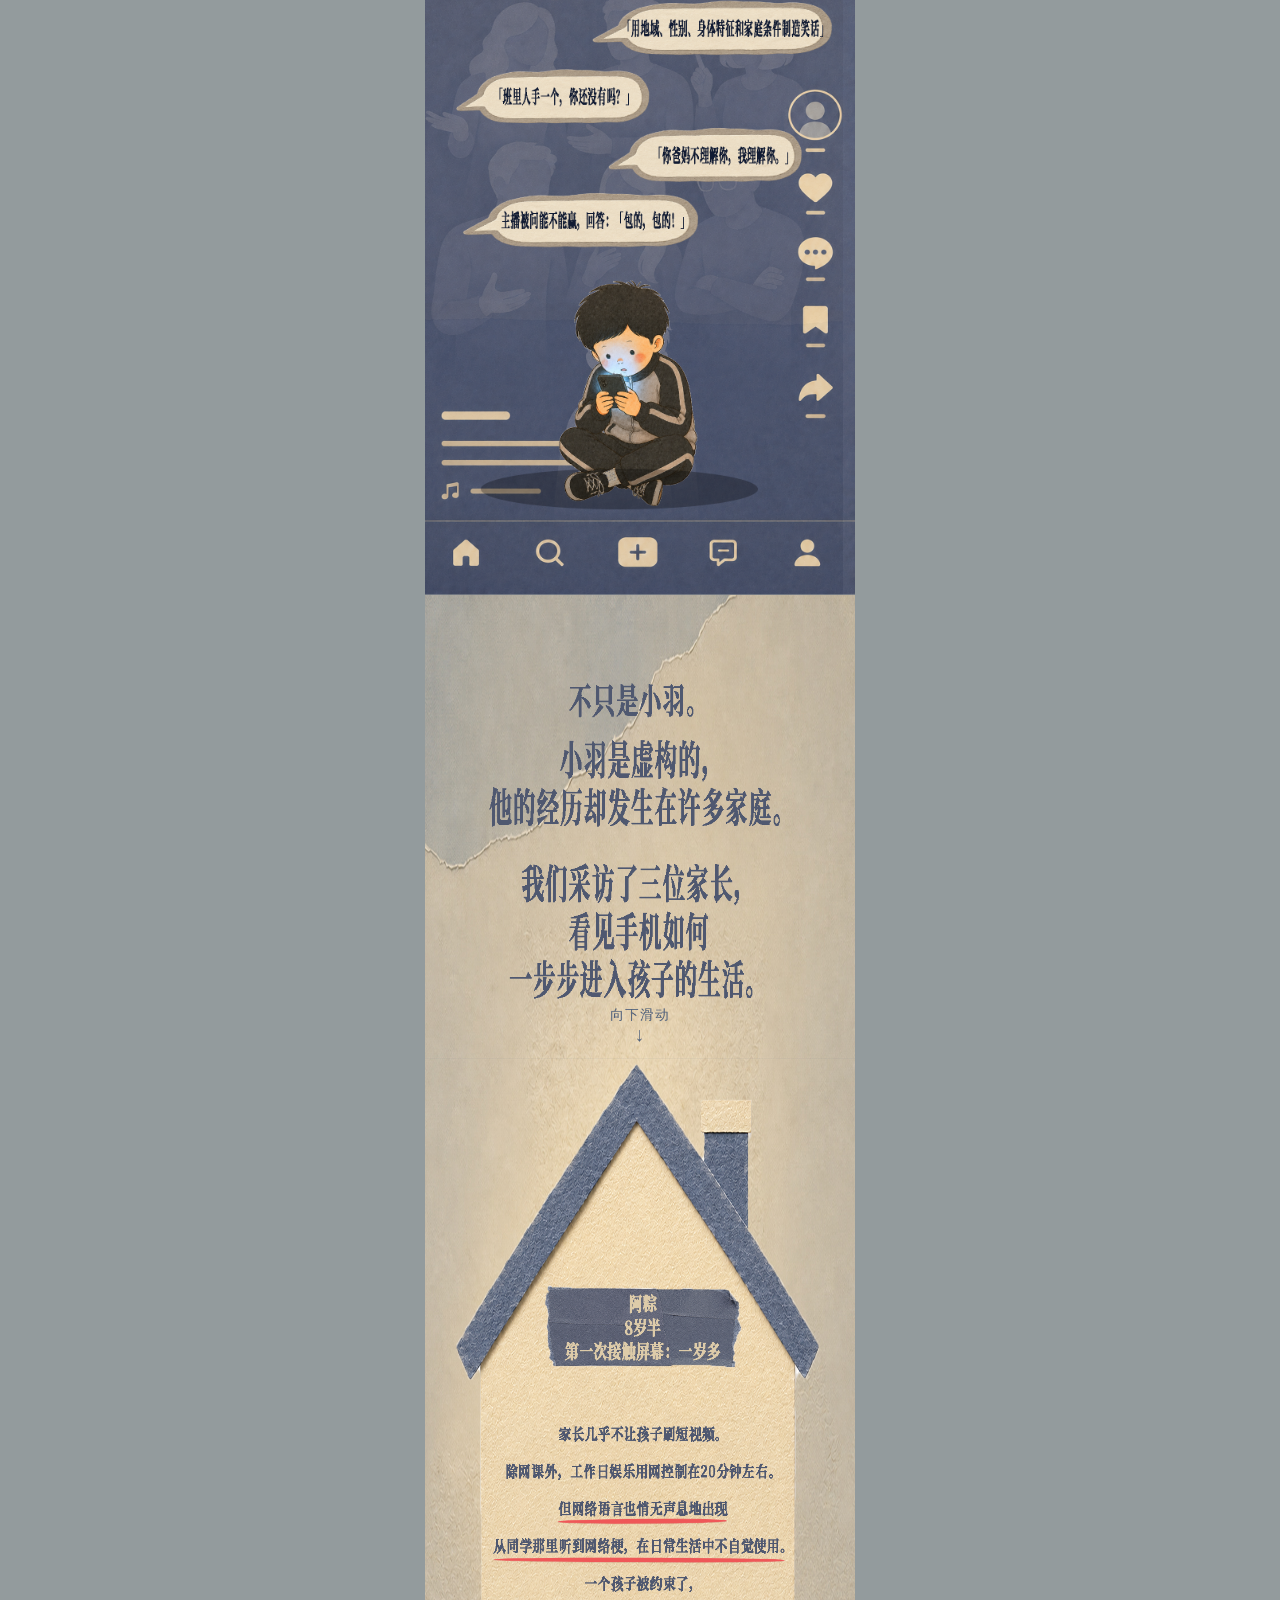
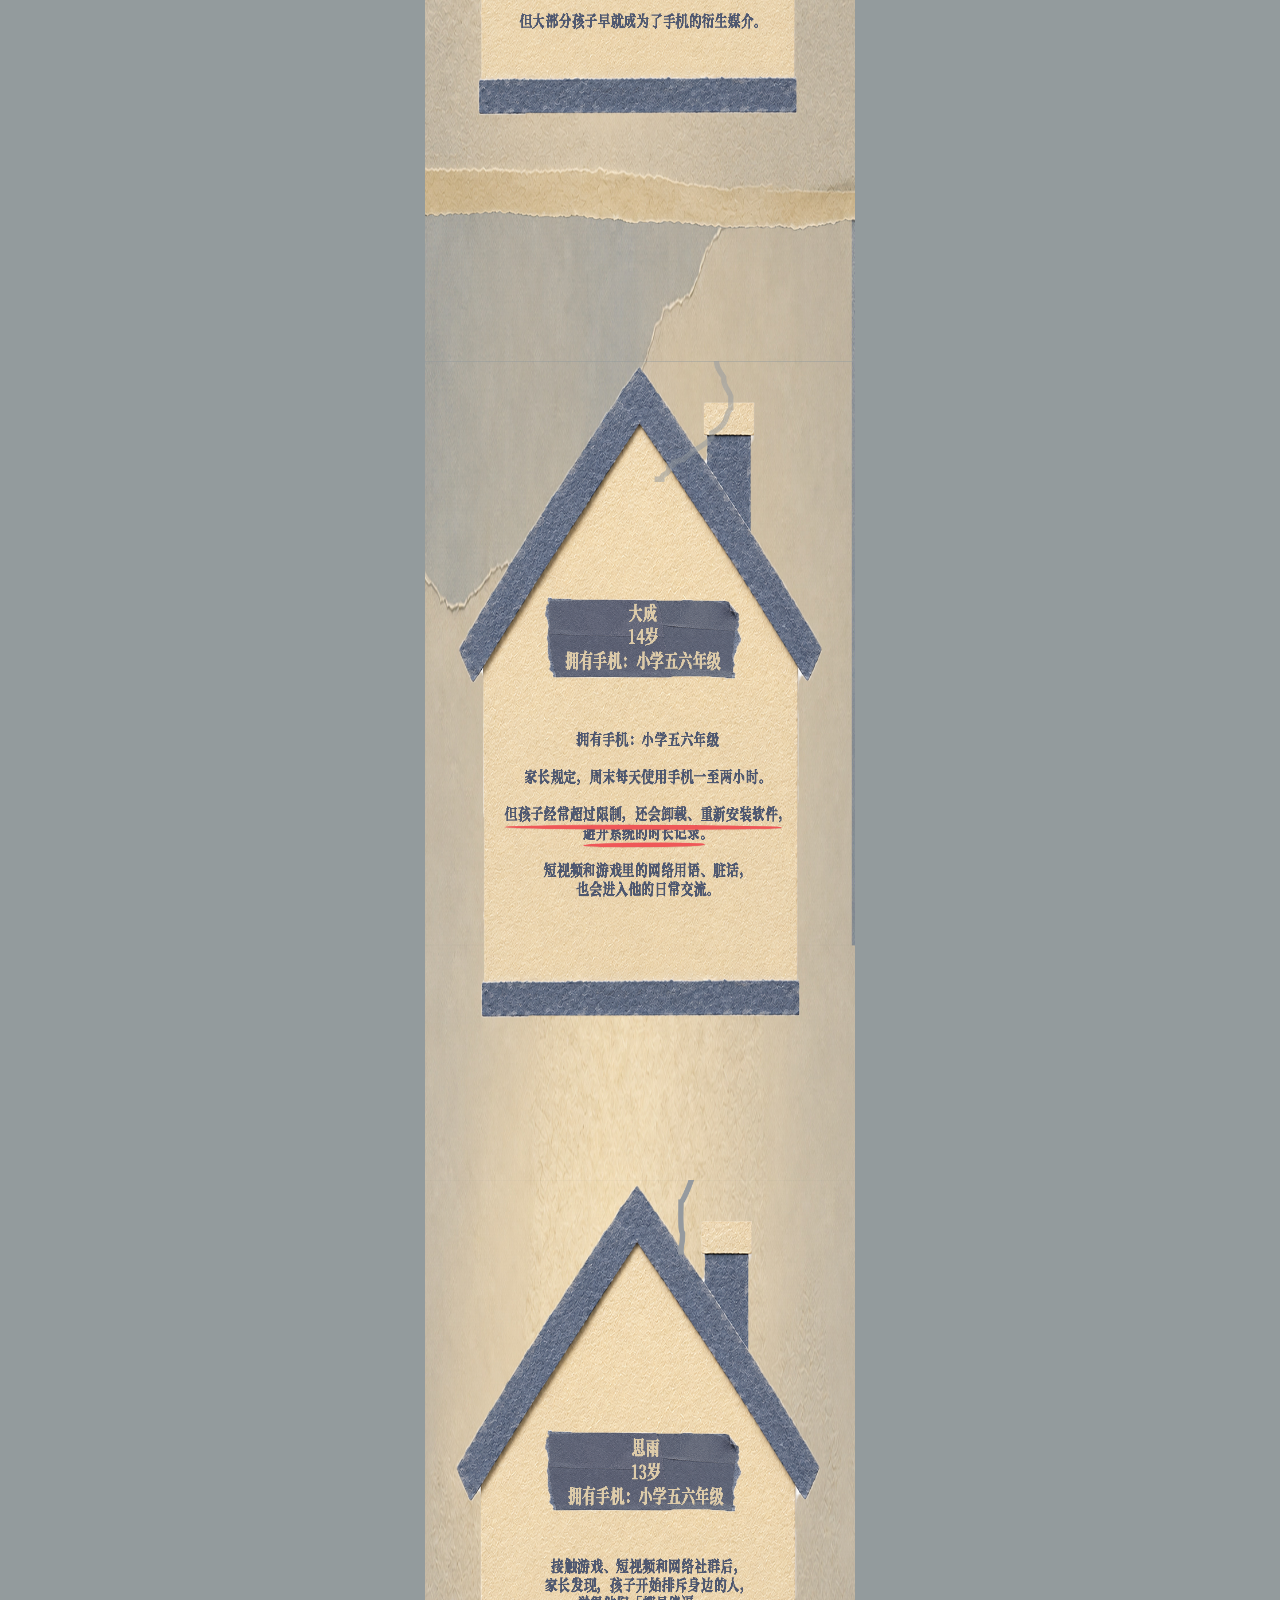
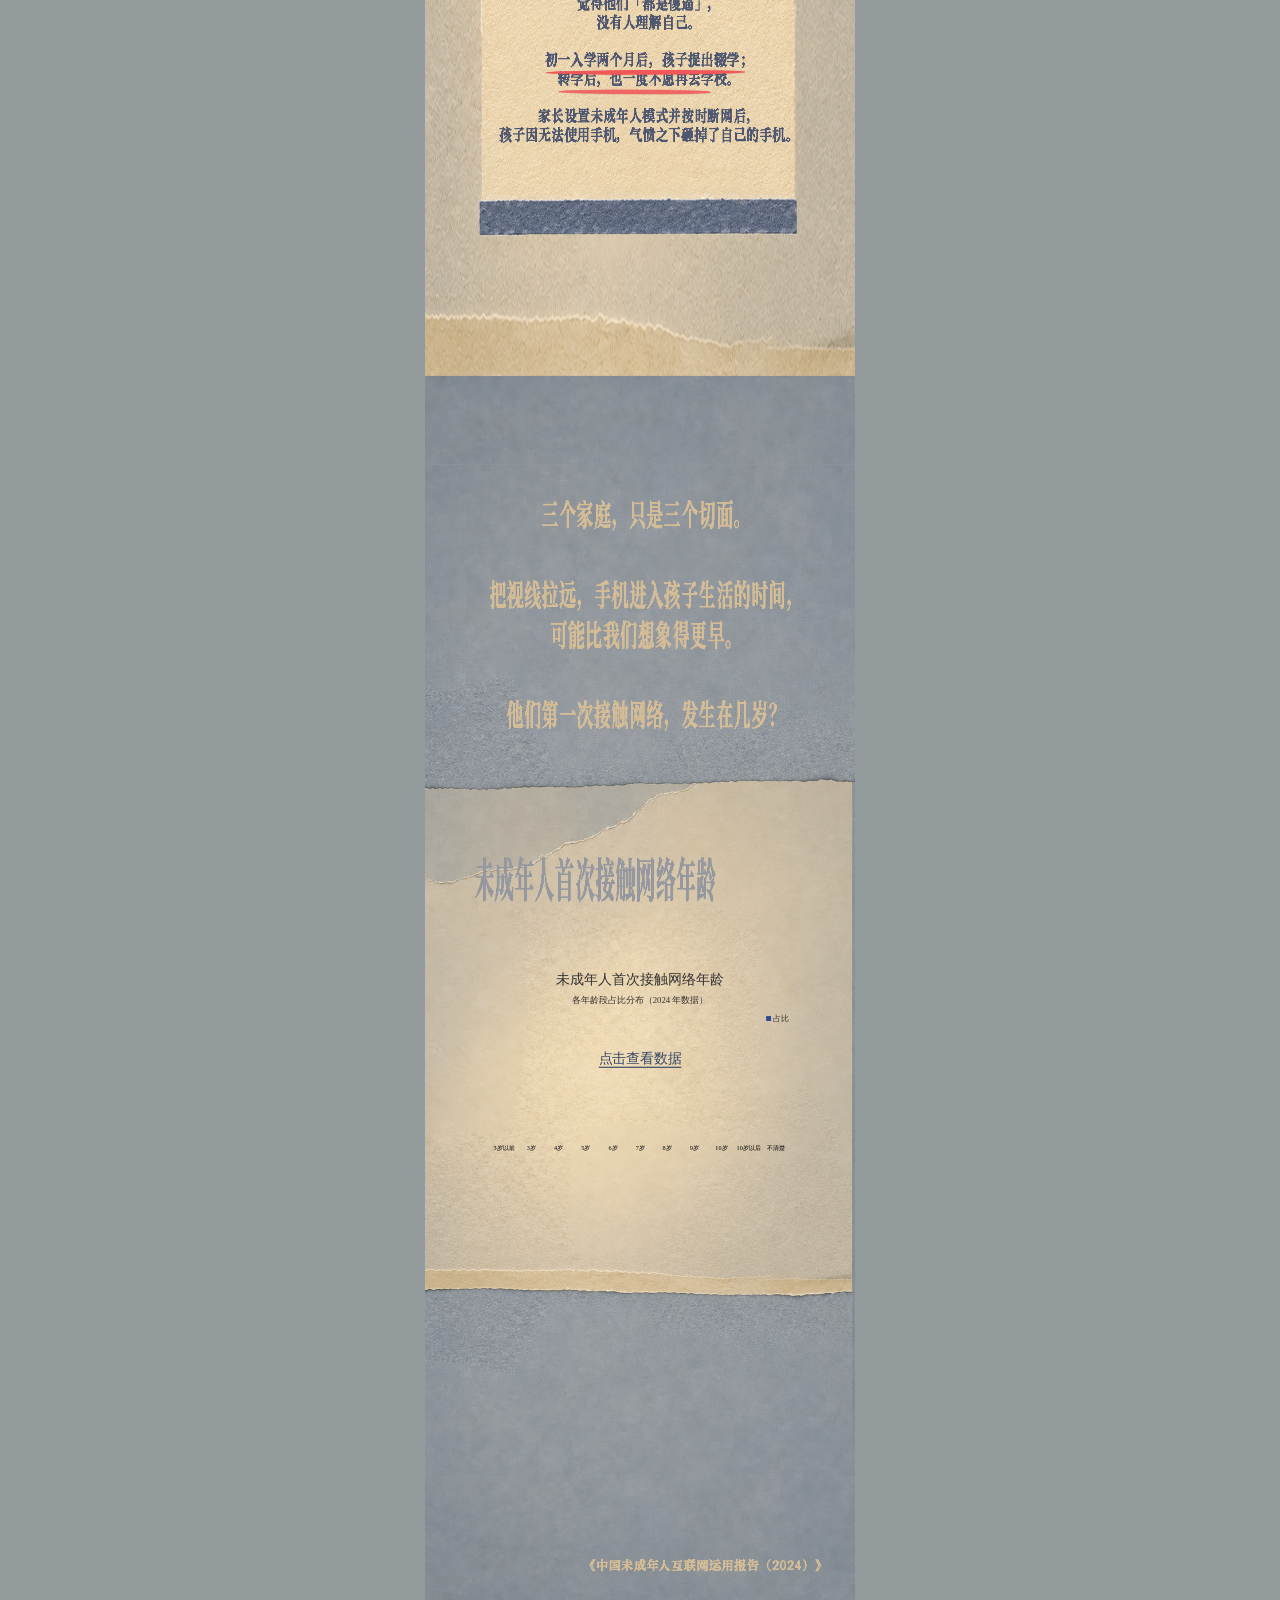
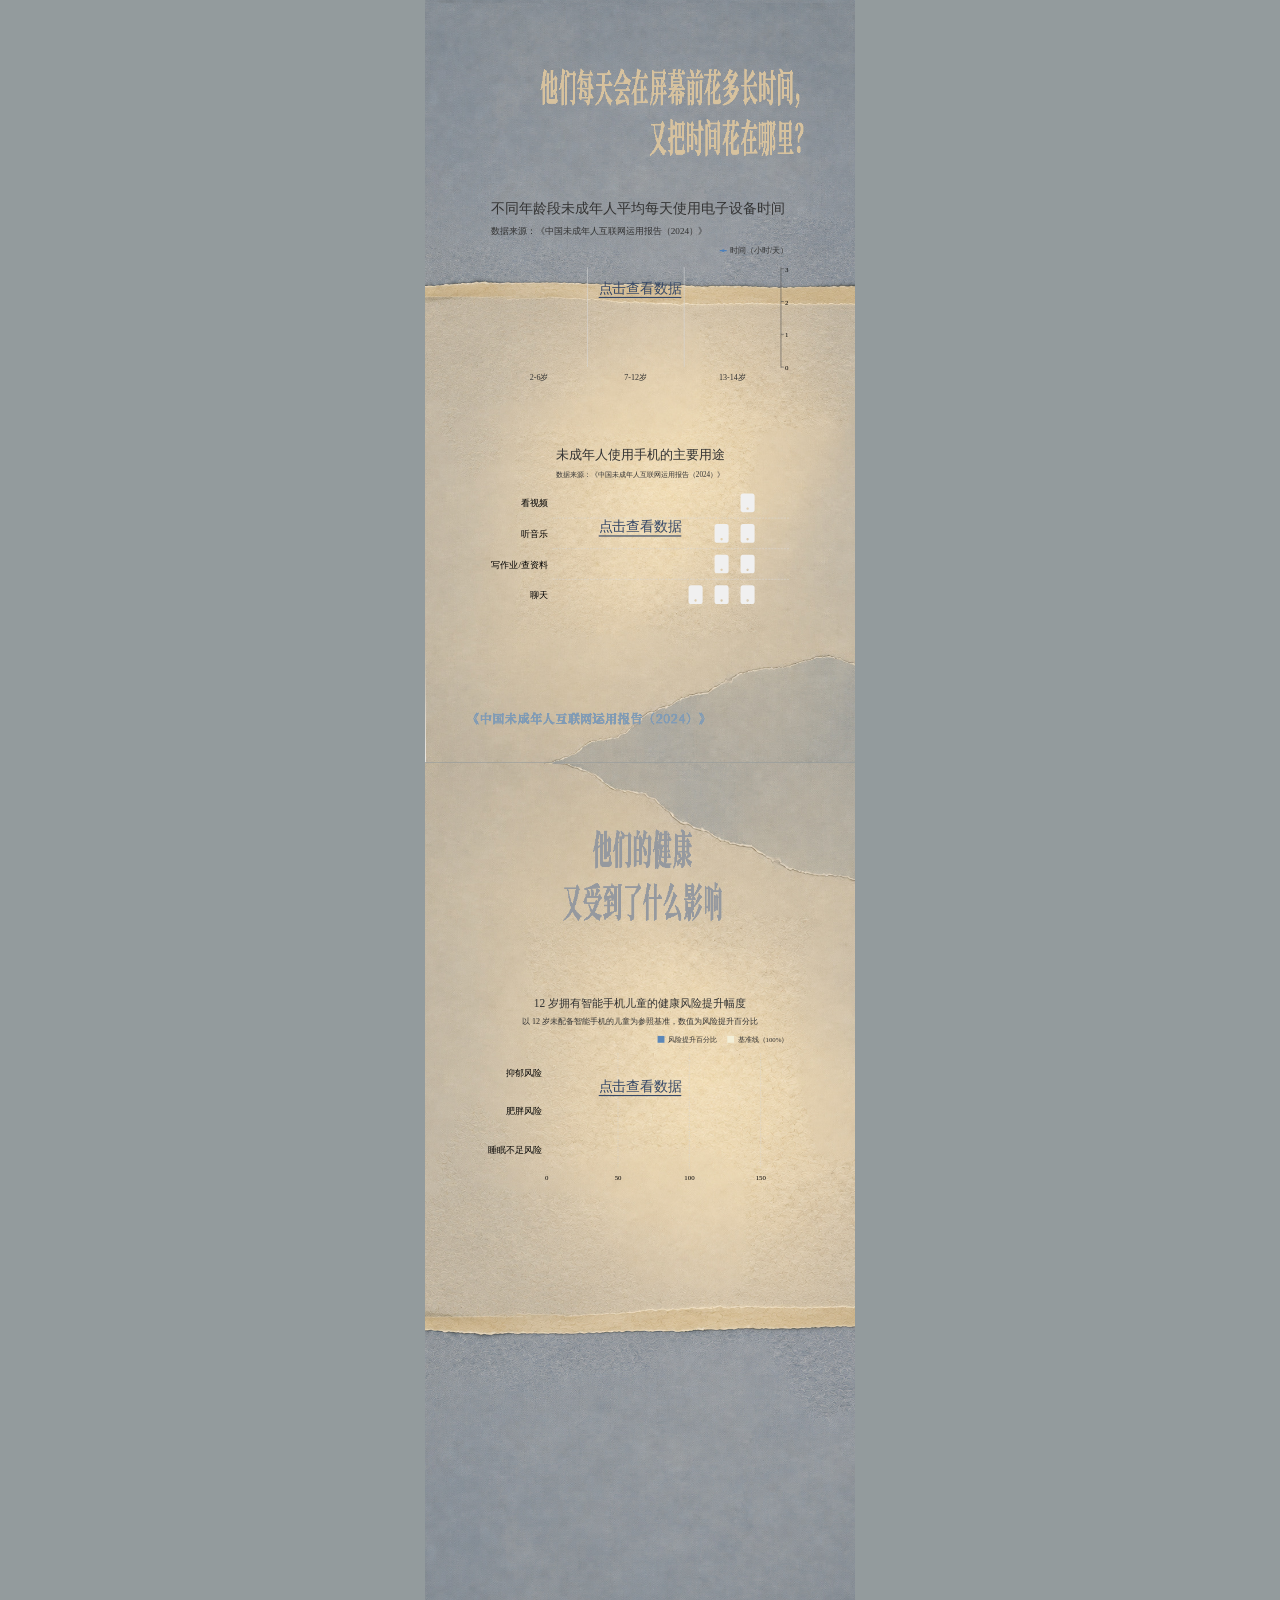
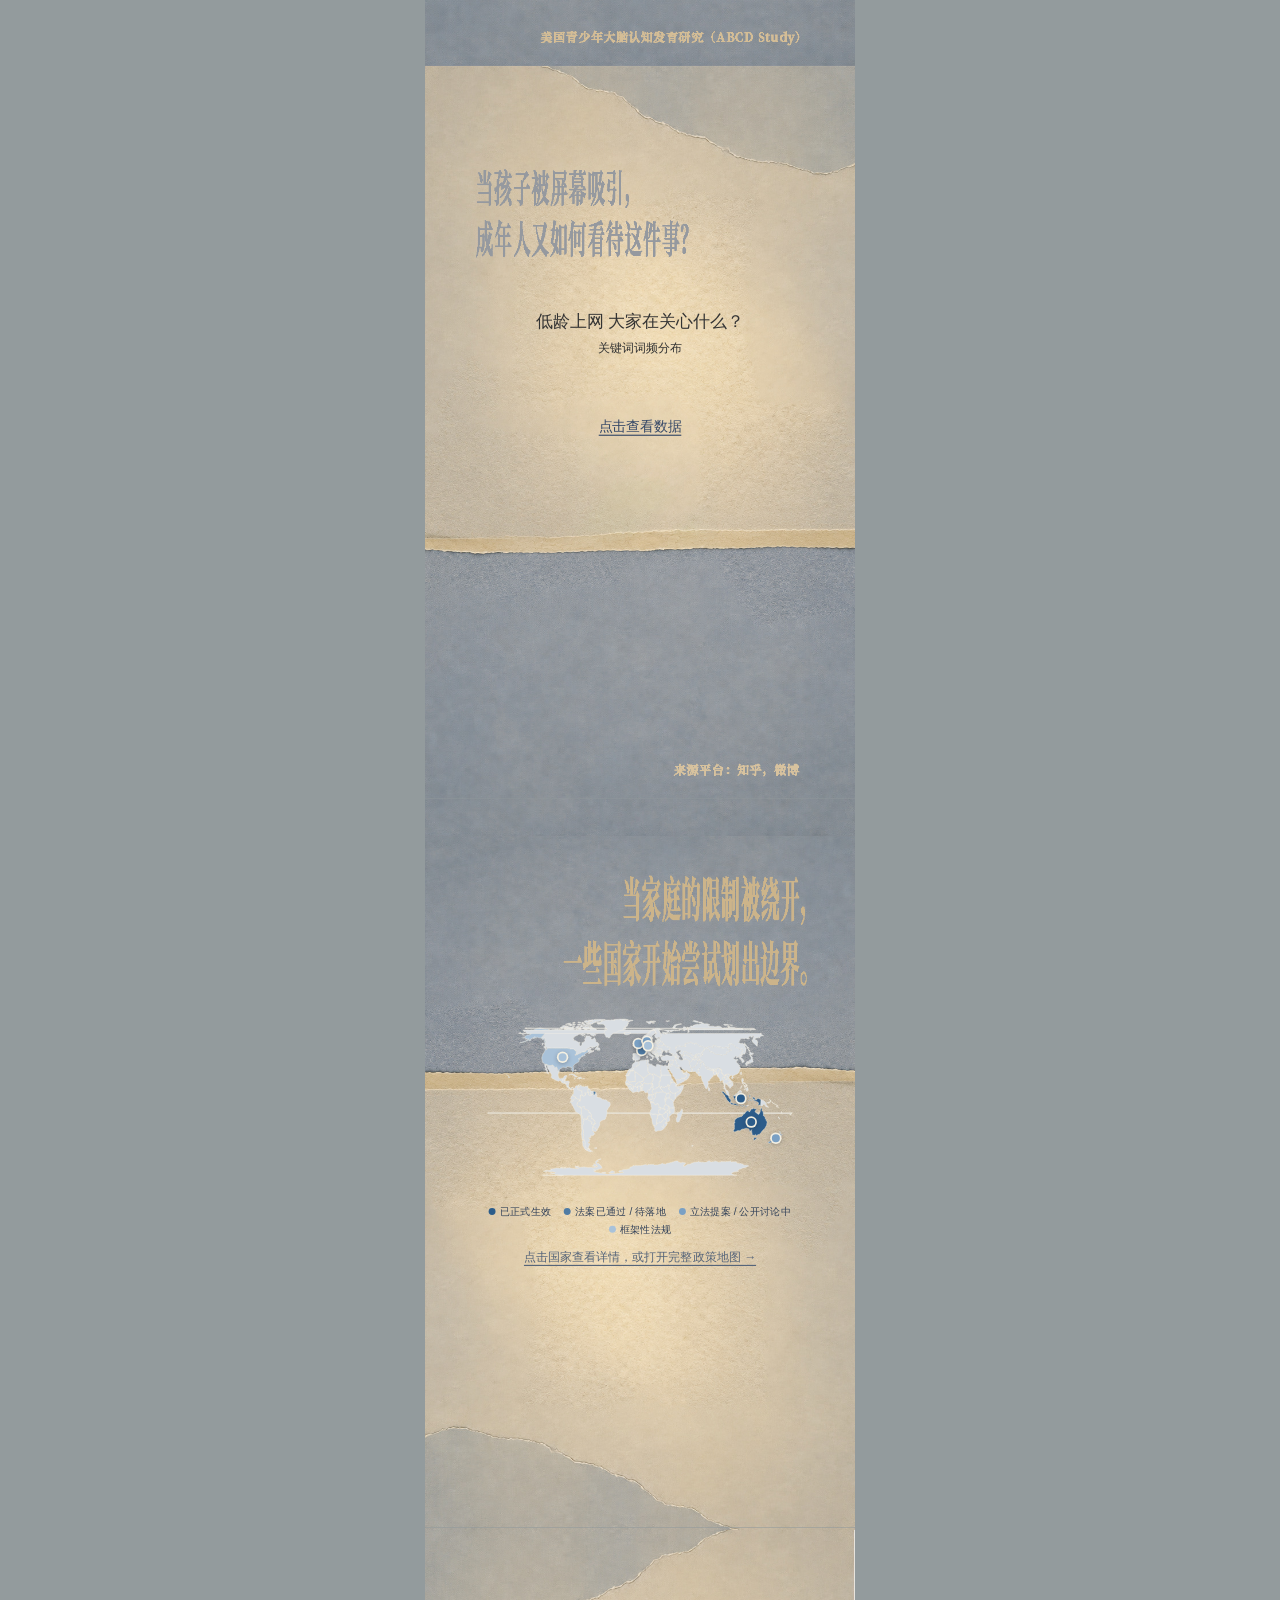
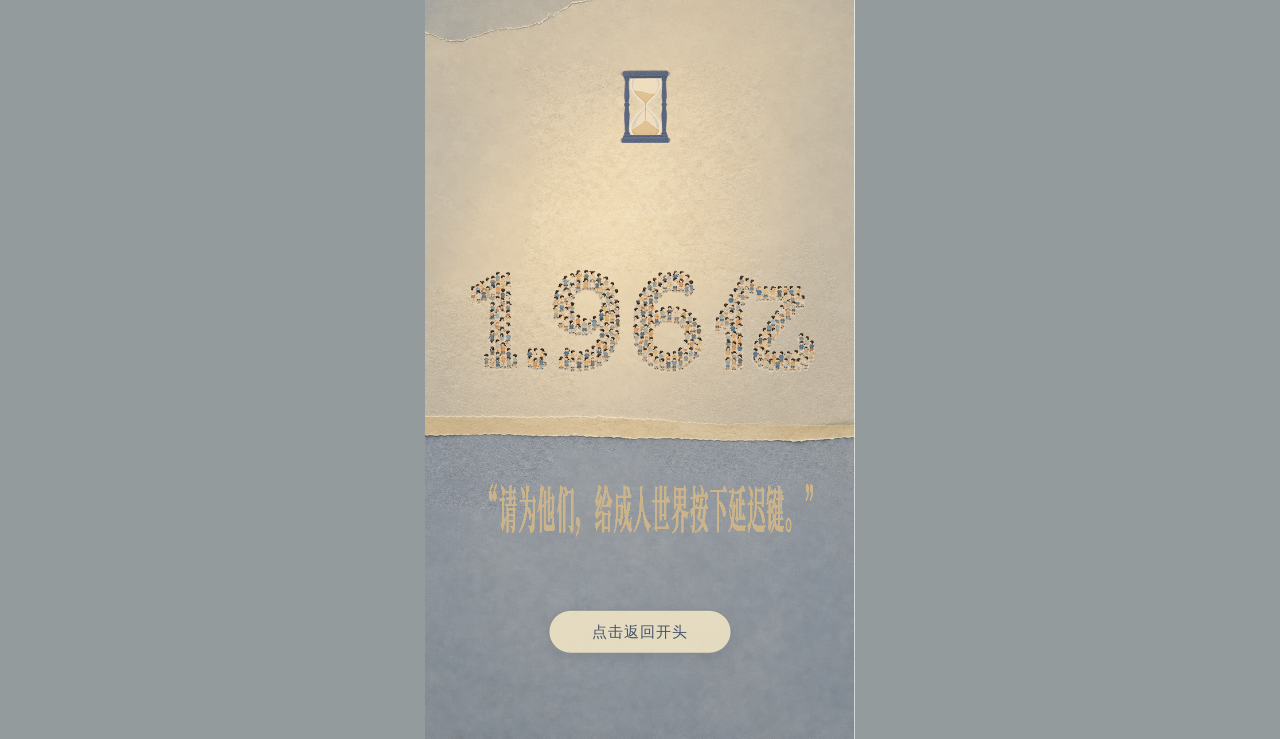
==== commit 44546cd3: "Restore mobile opening scene animations" ====
--- a/index.html
+++ b/index.html
@@ -13,11 +13,11 @@
   <link rel="stylesheet" href="./extension.css?v=20260910g">
   <link rel="stylesheet" href="./mobile-pager.css?v=20260909c">
   <script src="./assets/manifest.js" defer></script>
-  <script src="./site-shell.js?v=20260908a" defer></script>
+  <script src="./site-shell.js?v=20260910b" defer></script>
   <script src="./site-audio.js?v=20260910a" defer></script>
   <script src="./assets/interactions.js?v=20260903c" defer></script>
   <script src="./interaction-core.js?v=20260910i" defer></script>
-  <script src="./app-interactions.js?v=20260910i" defer></script>
+  <script src="./app-interactions.js?v=20260910j" defer></script>
   <script src="./assets/extension/manifest.js?v=20260908d" defer></script>
   <script src="./assets/extension/charts-data.js?v=20260909e" defer></script>
   <script src="./assets/extension/map-data.js?v=20260908d" defer></script>
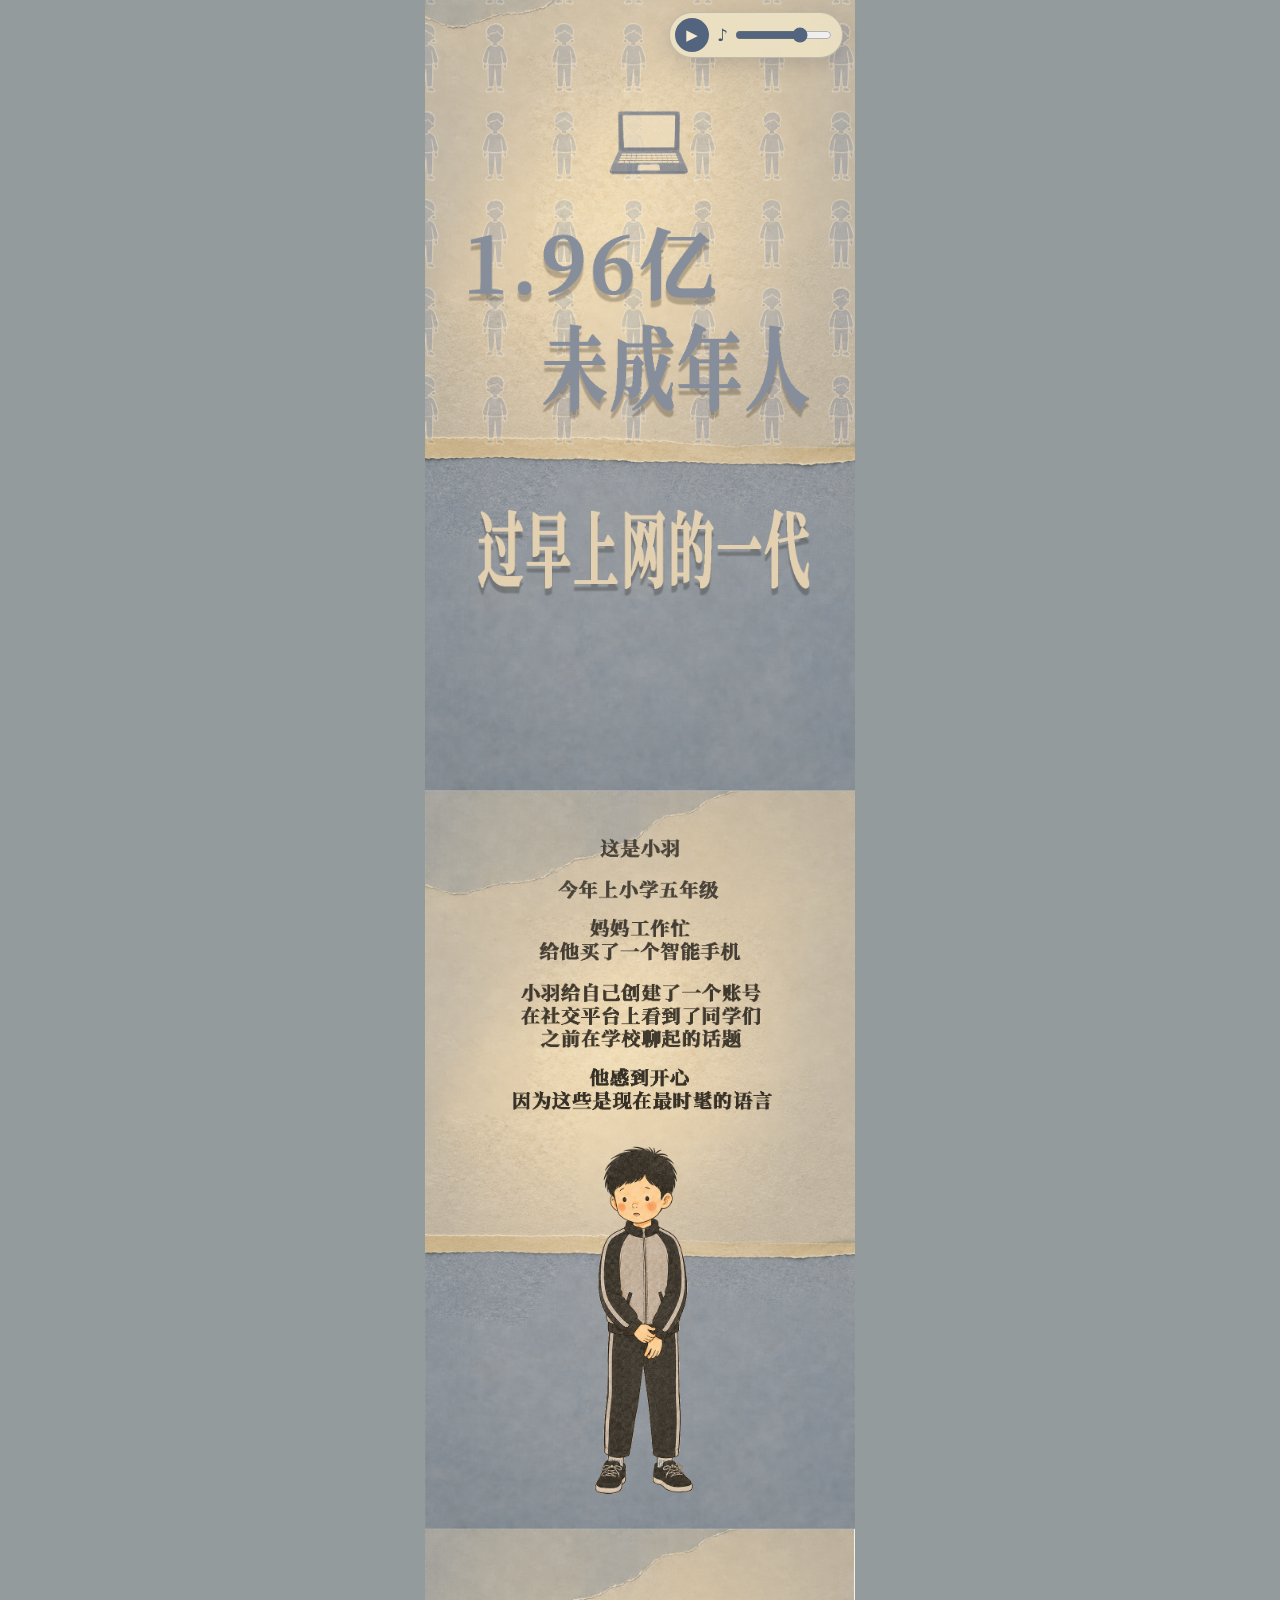
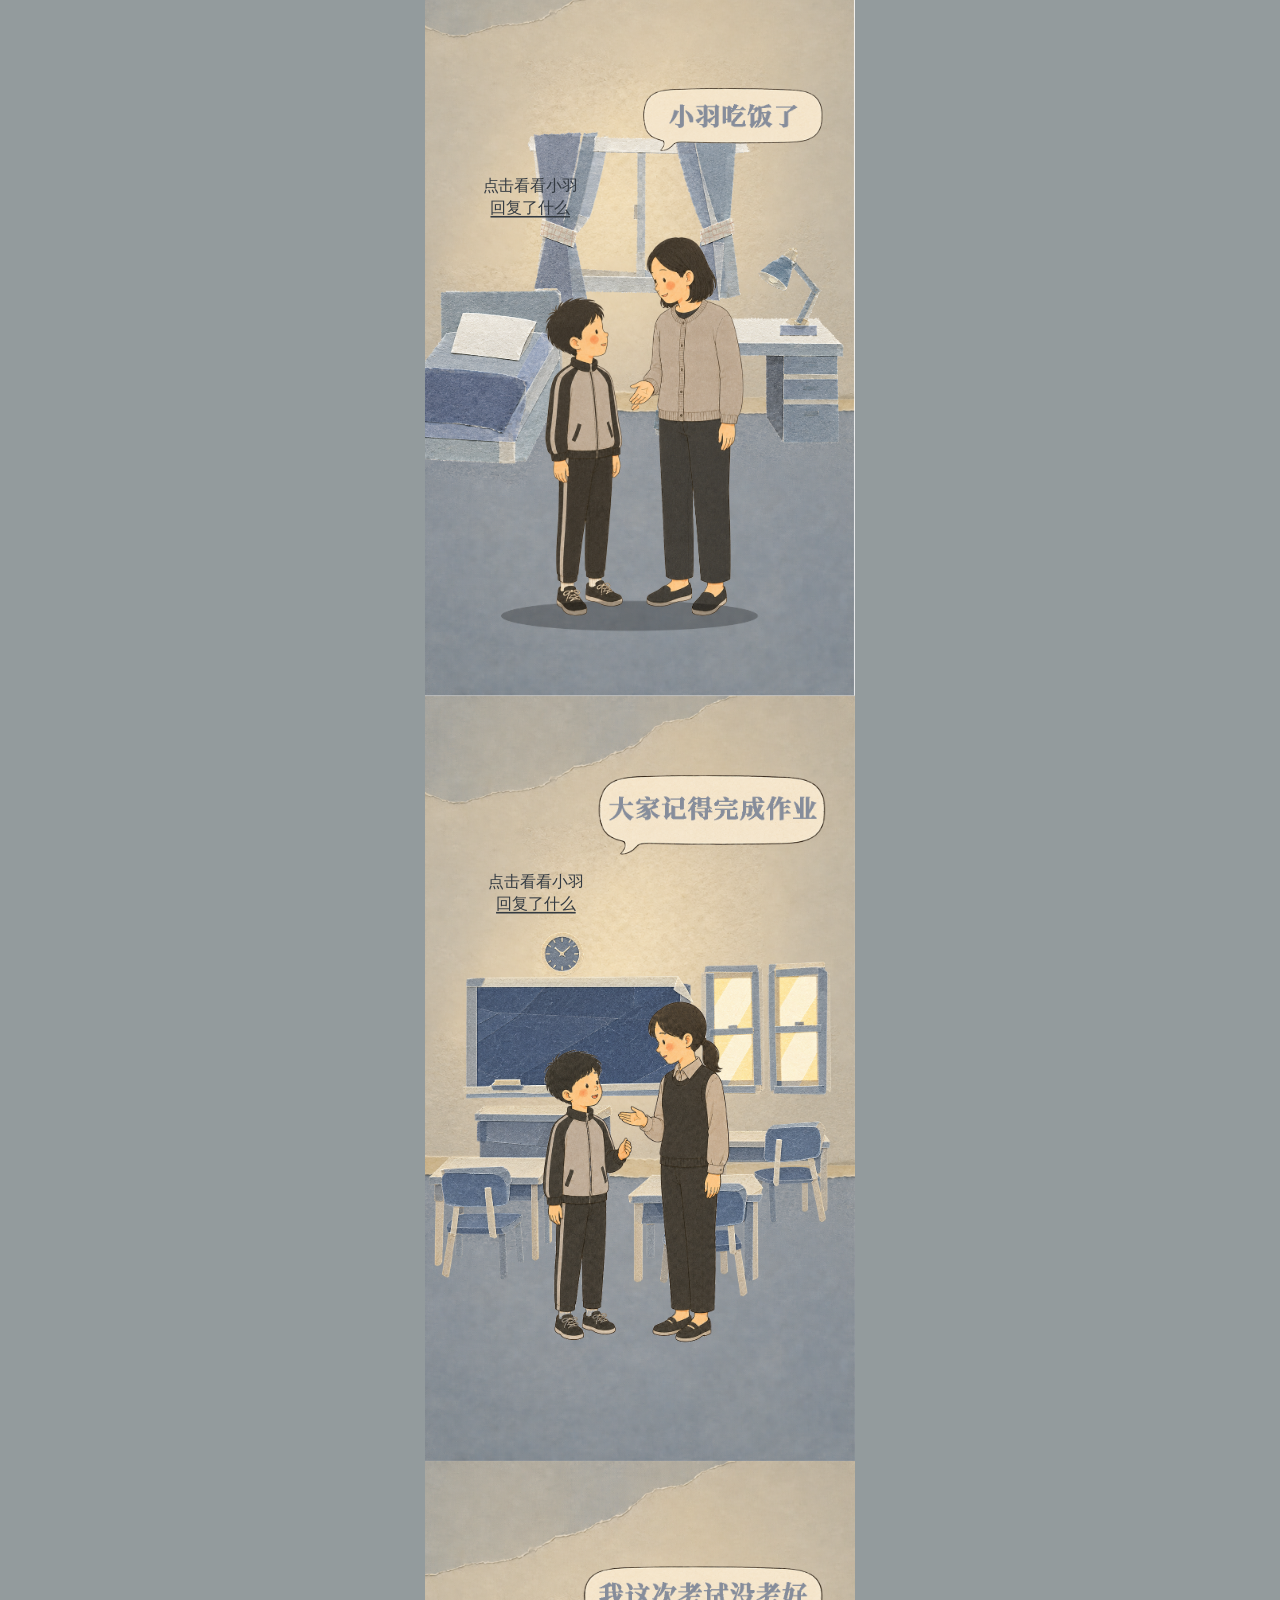
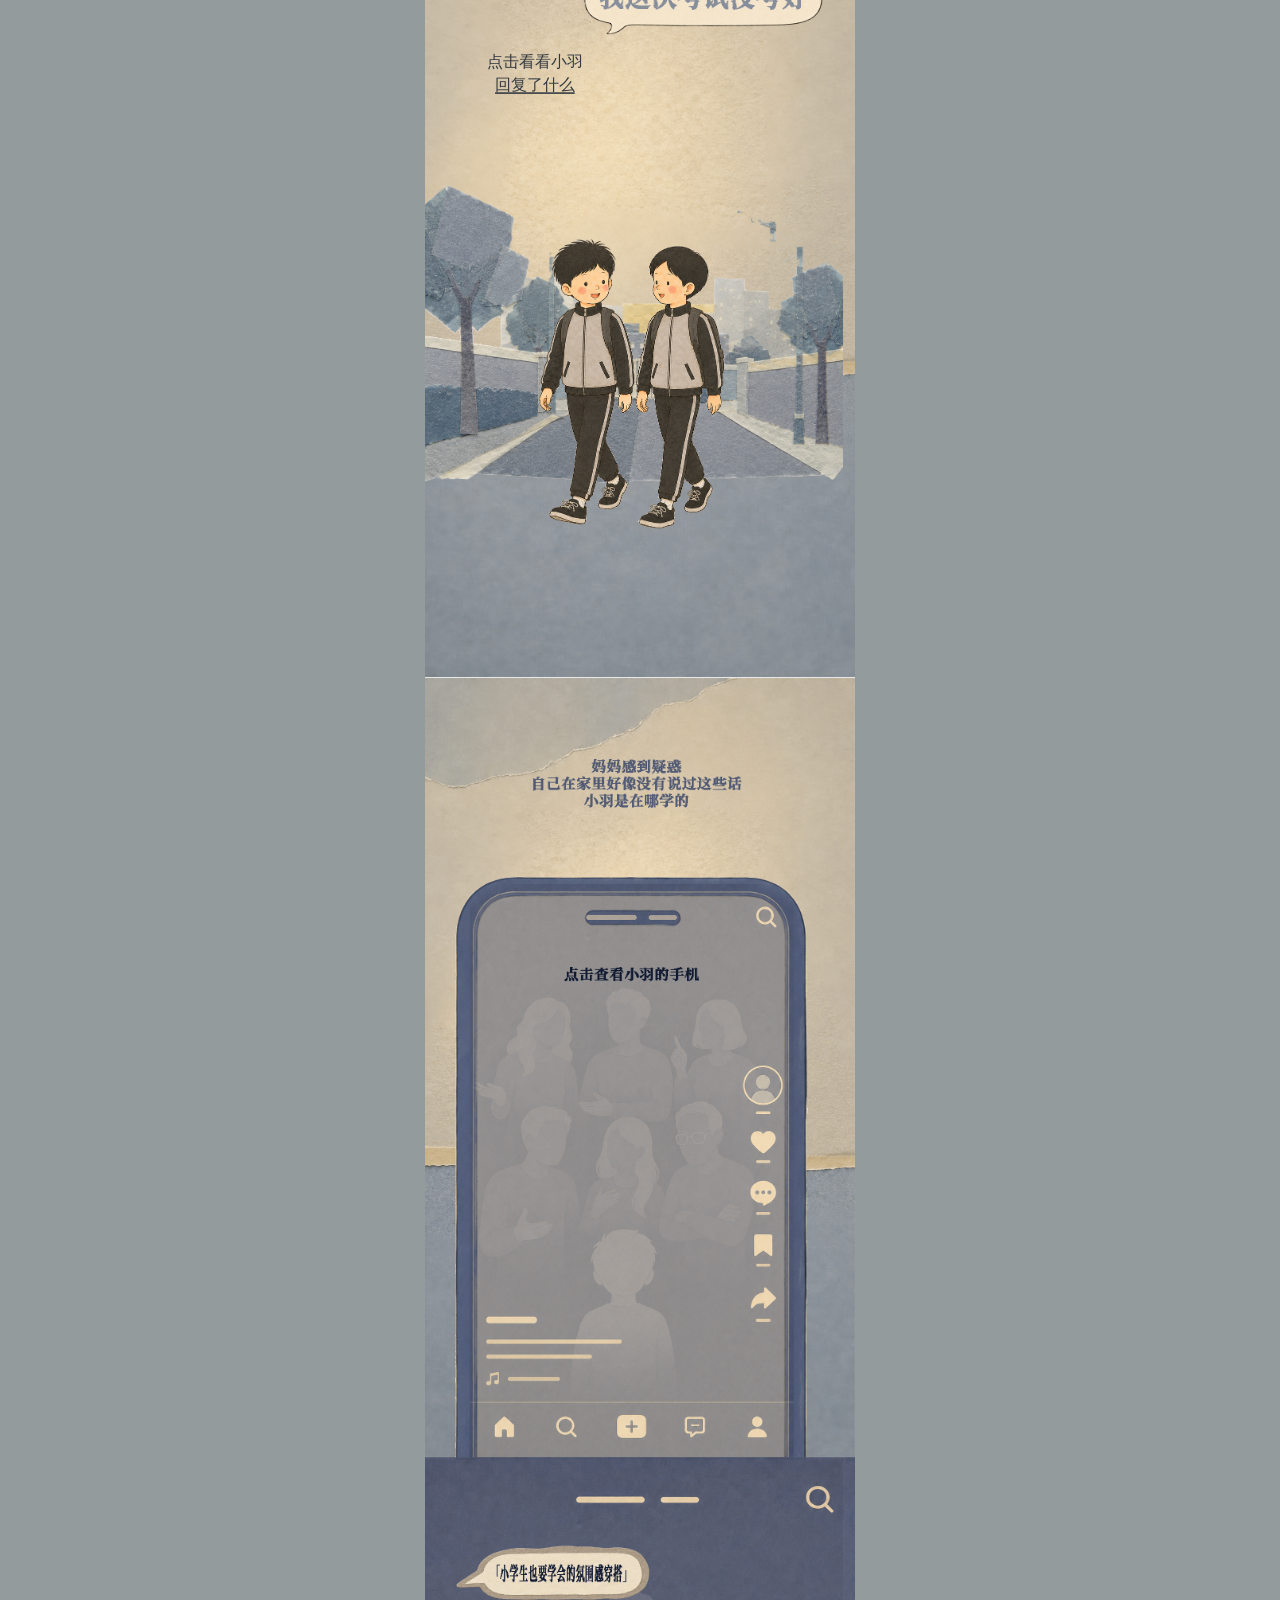
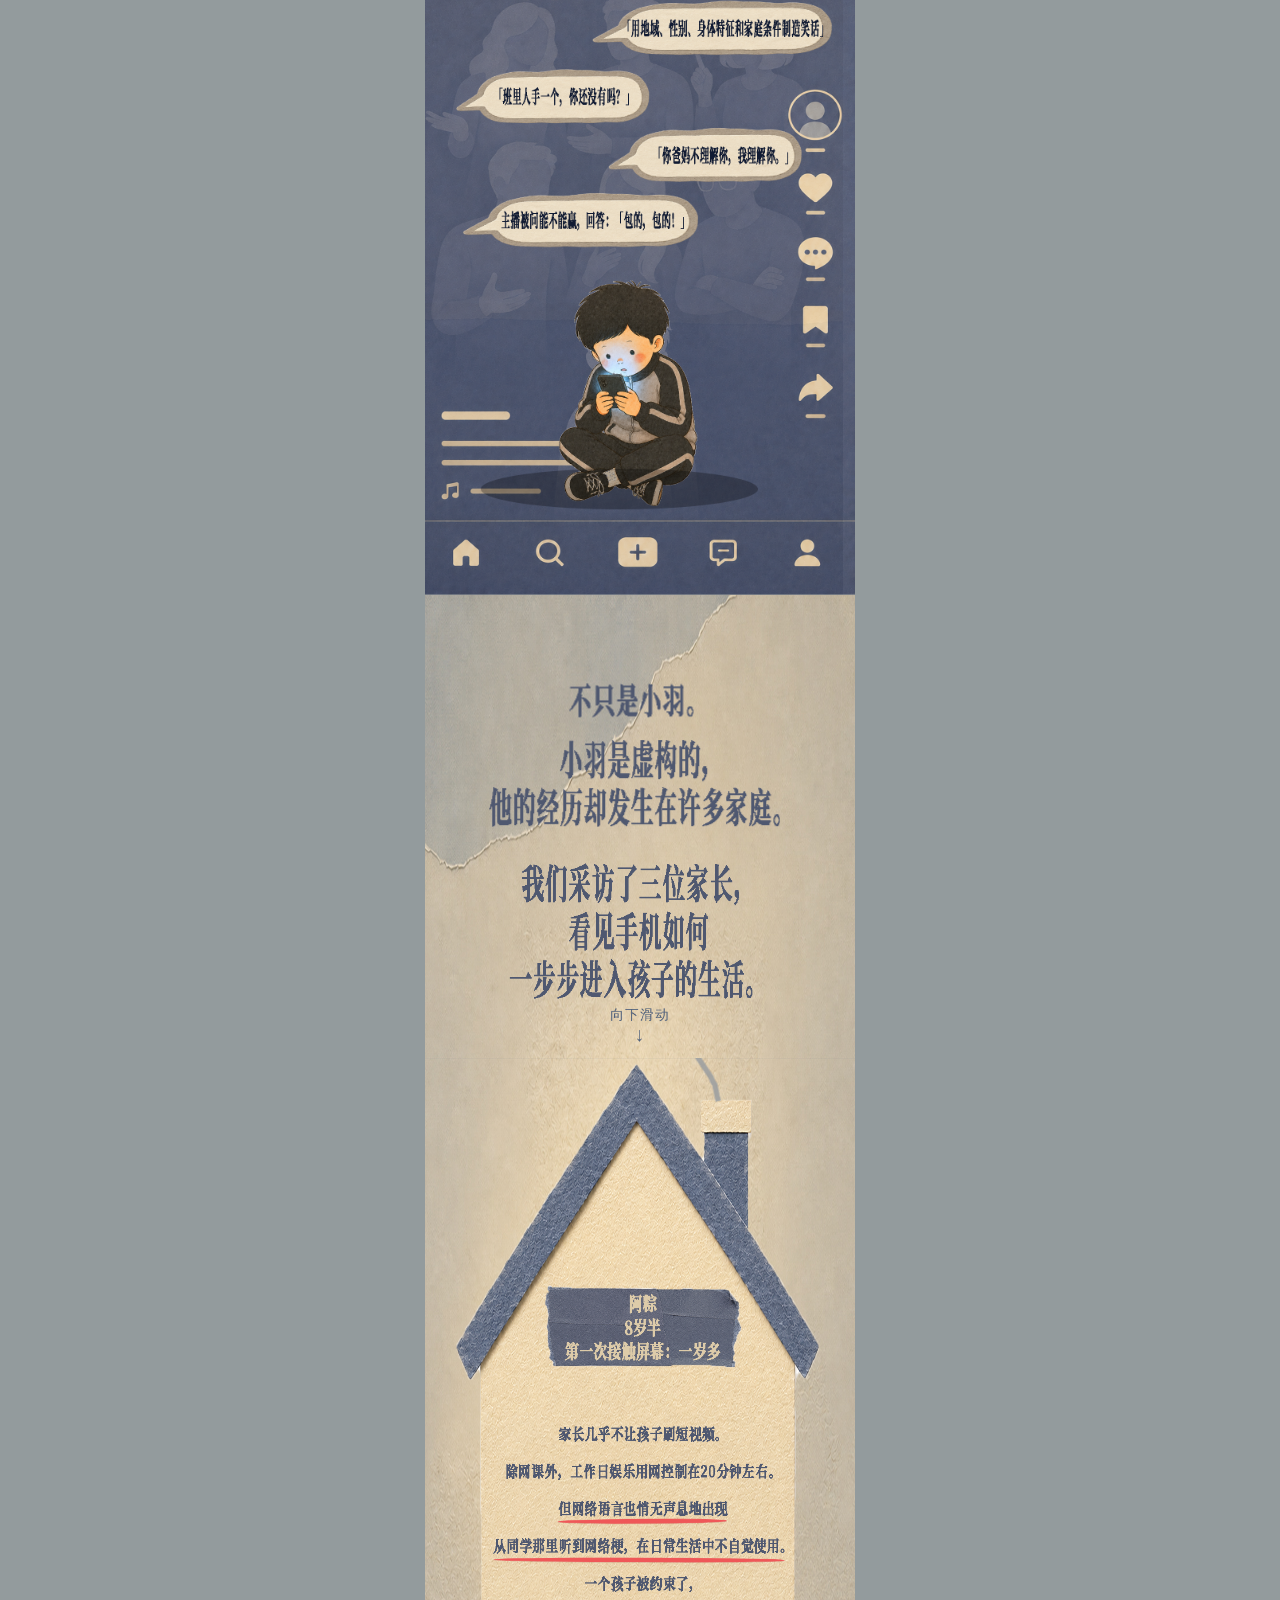
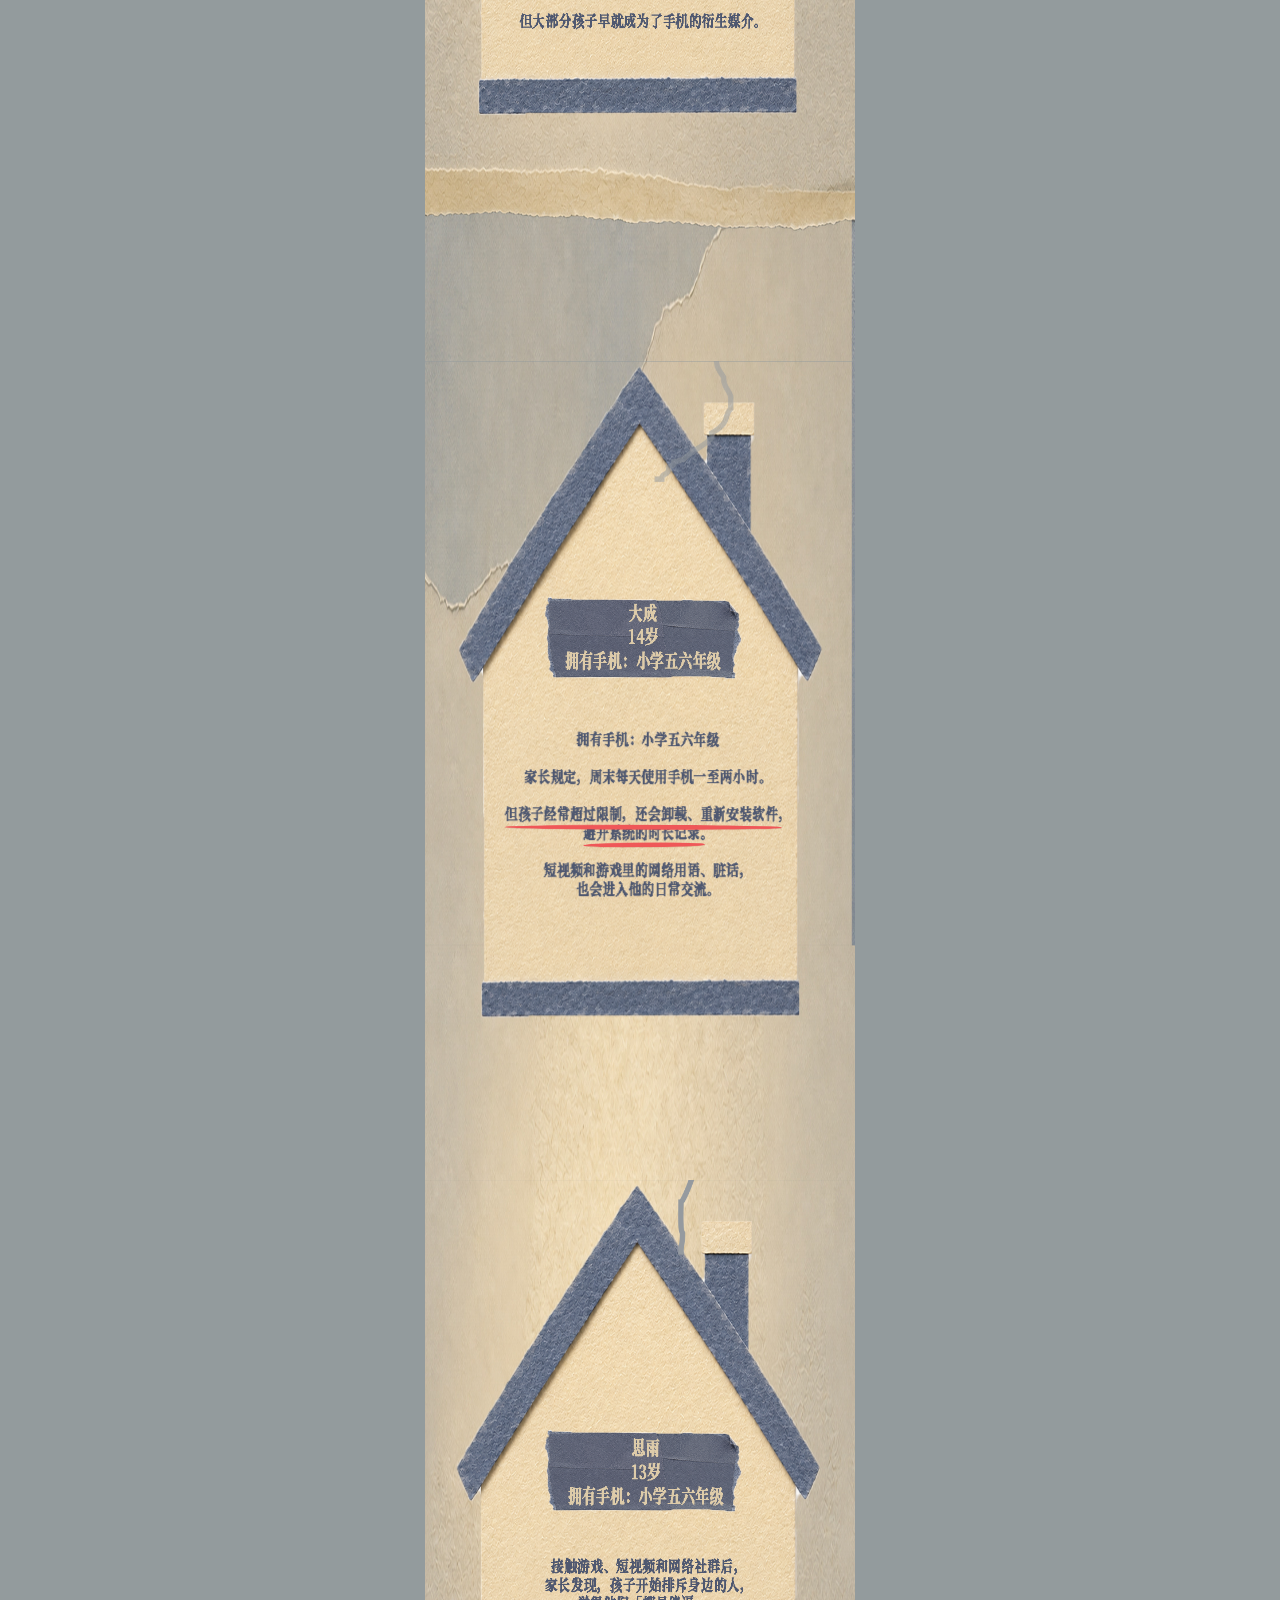
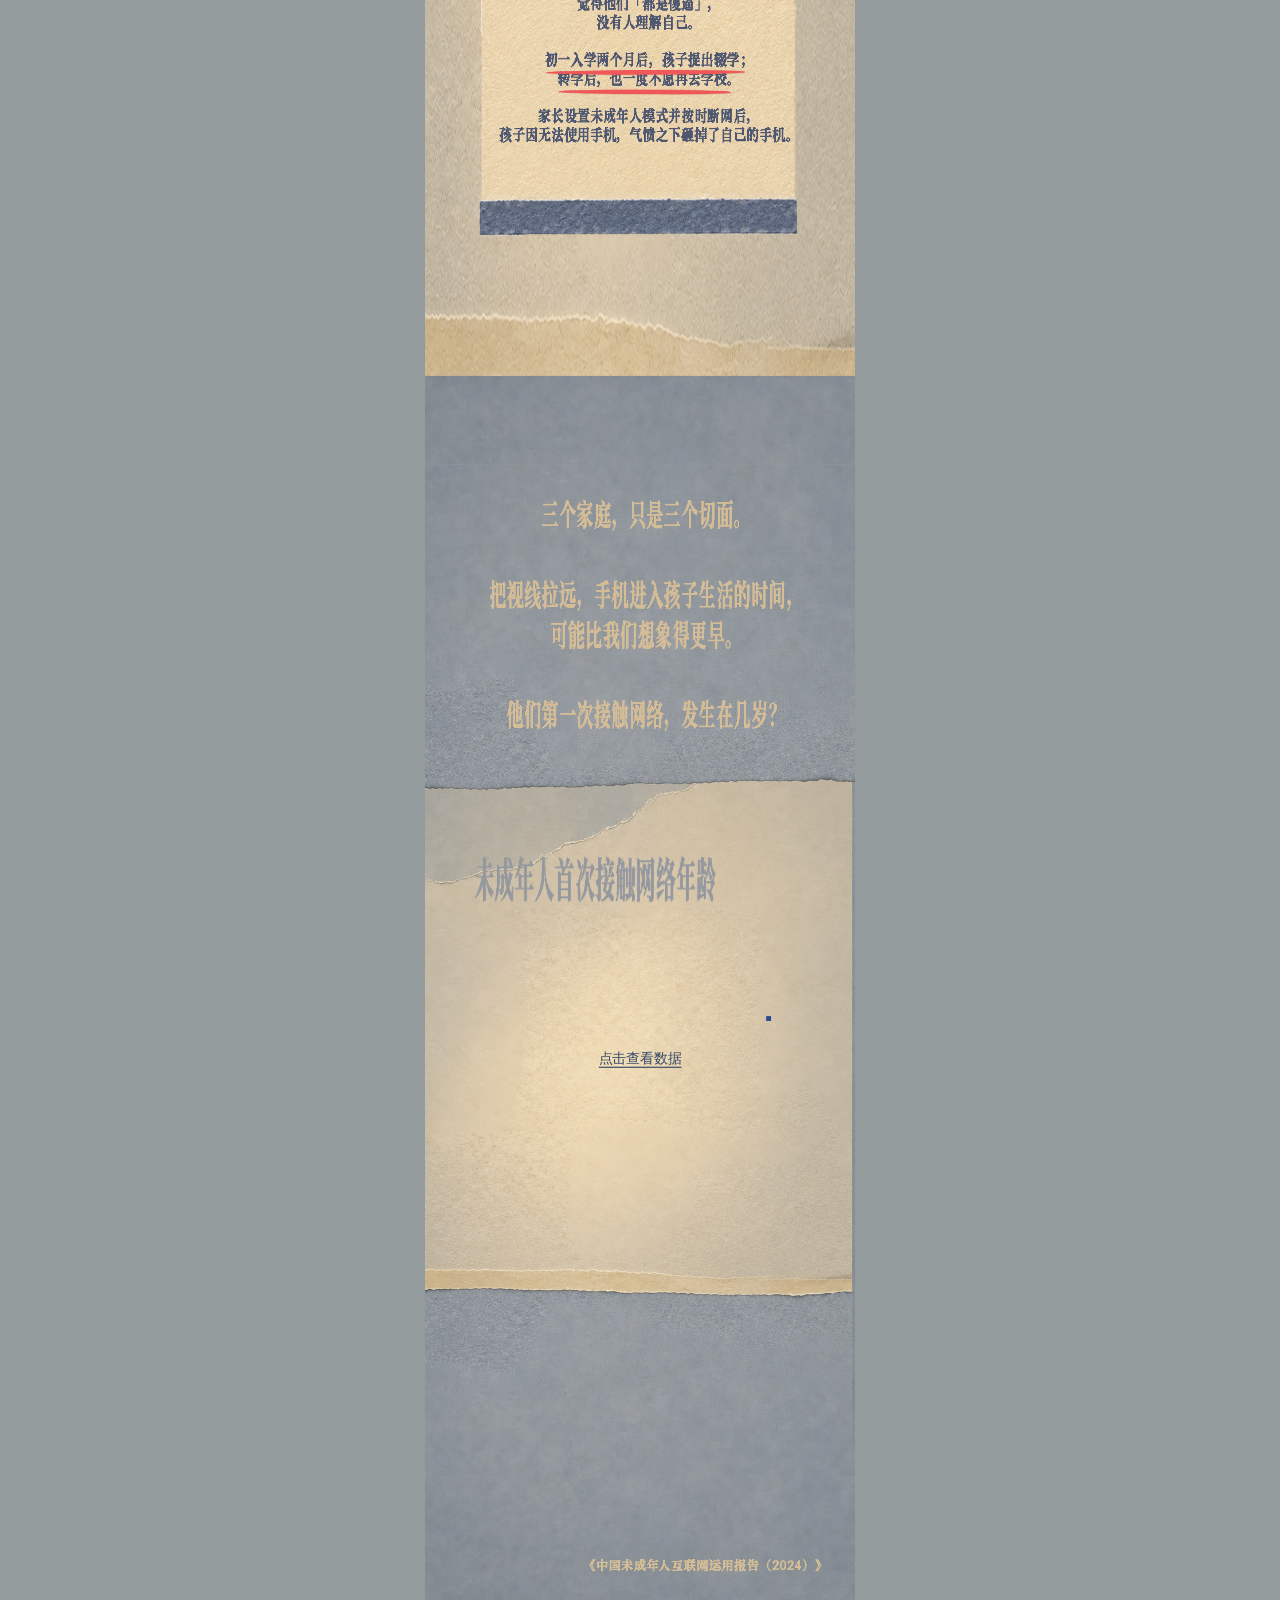
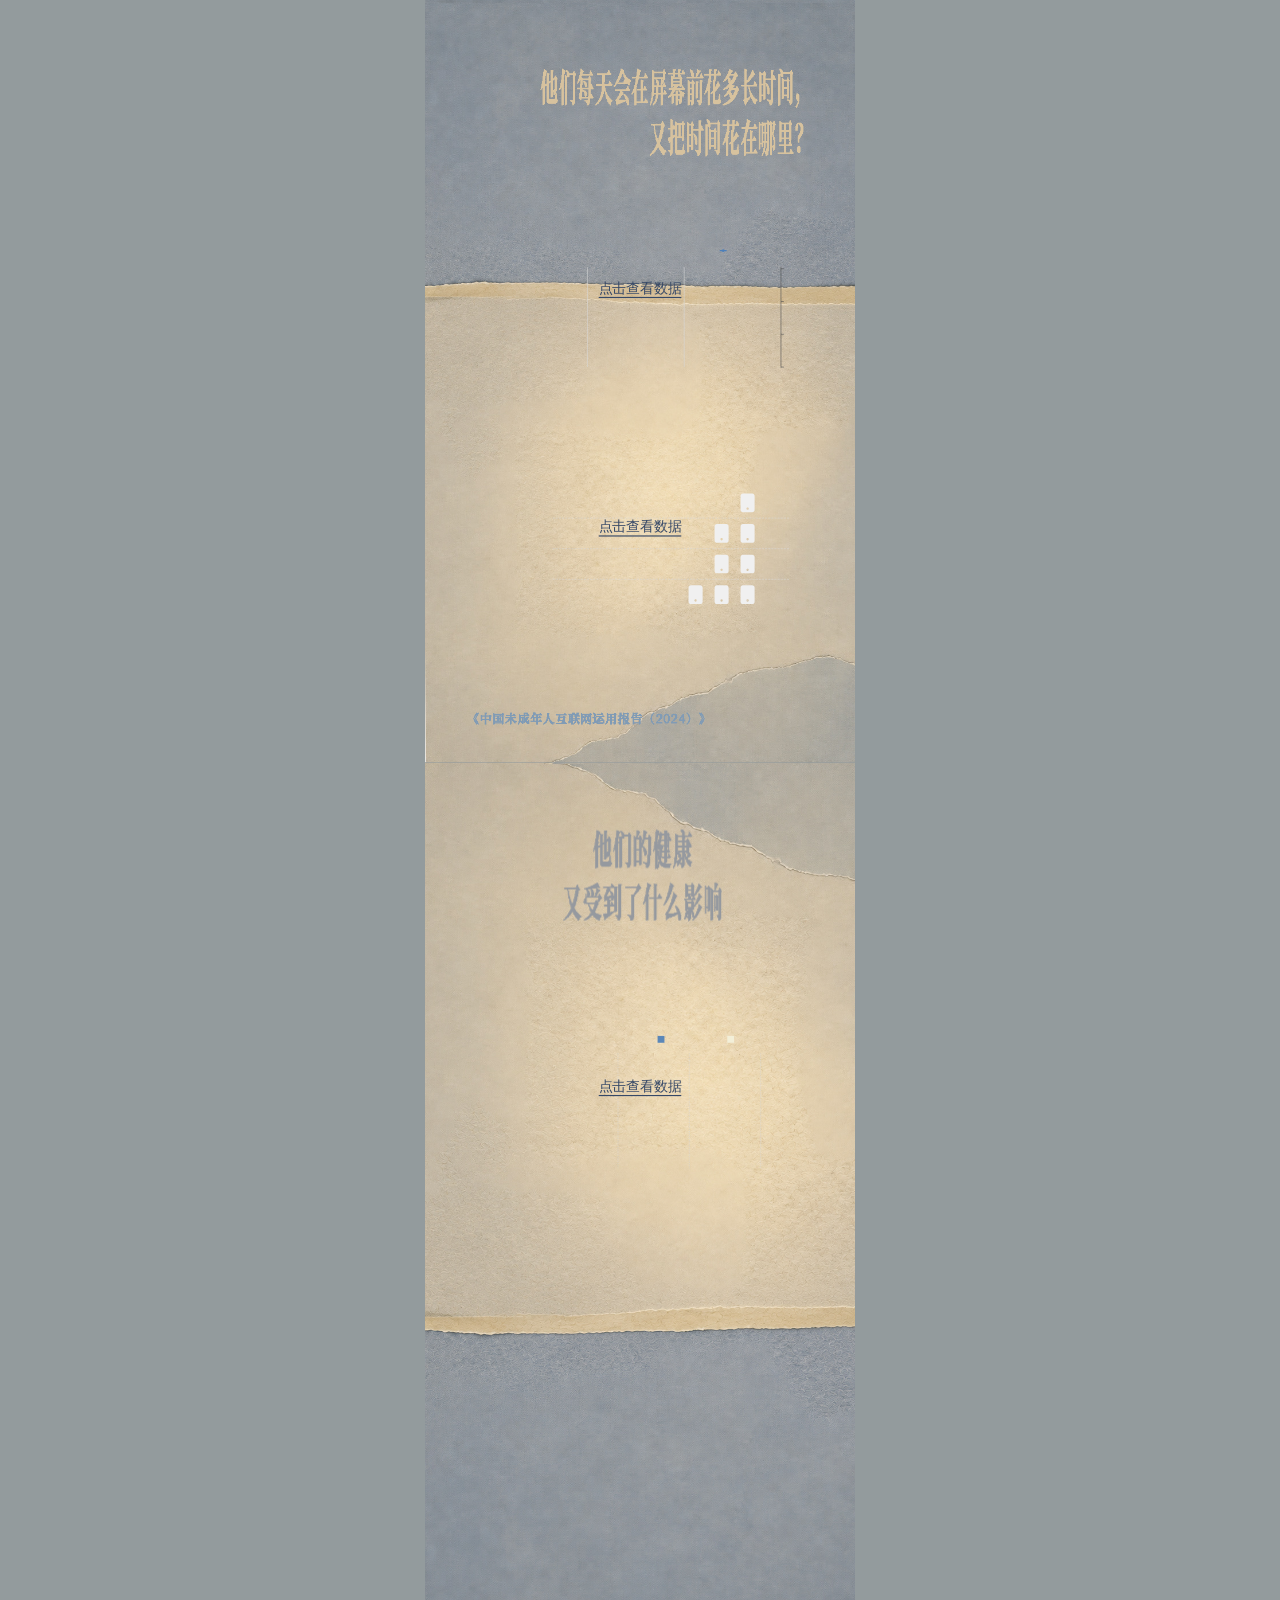
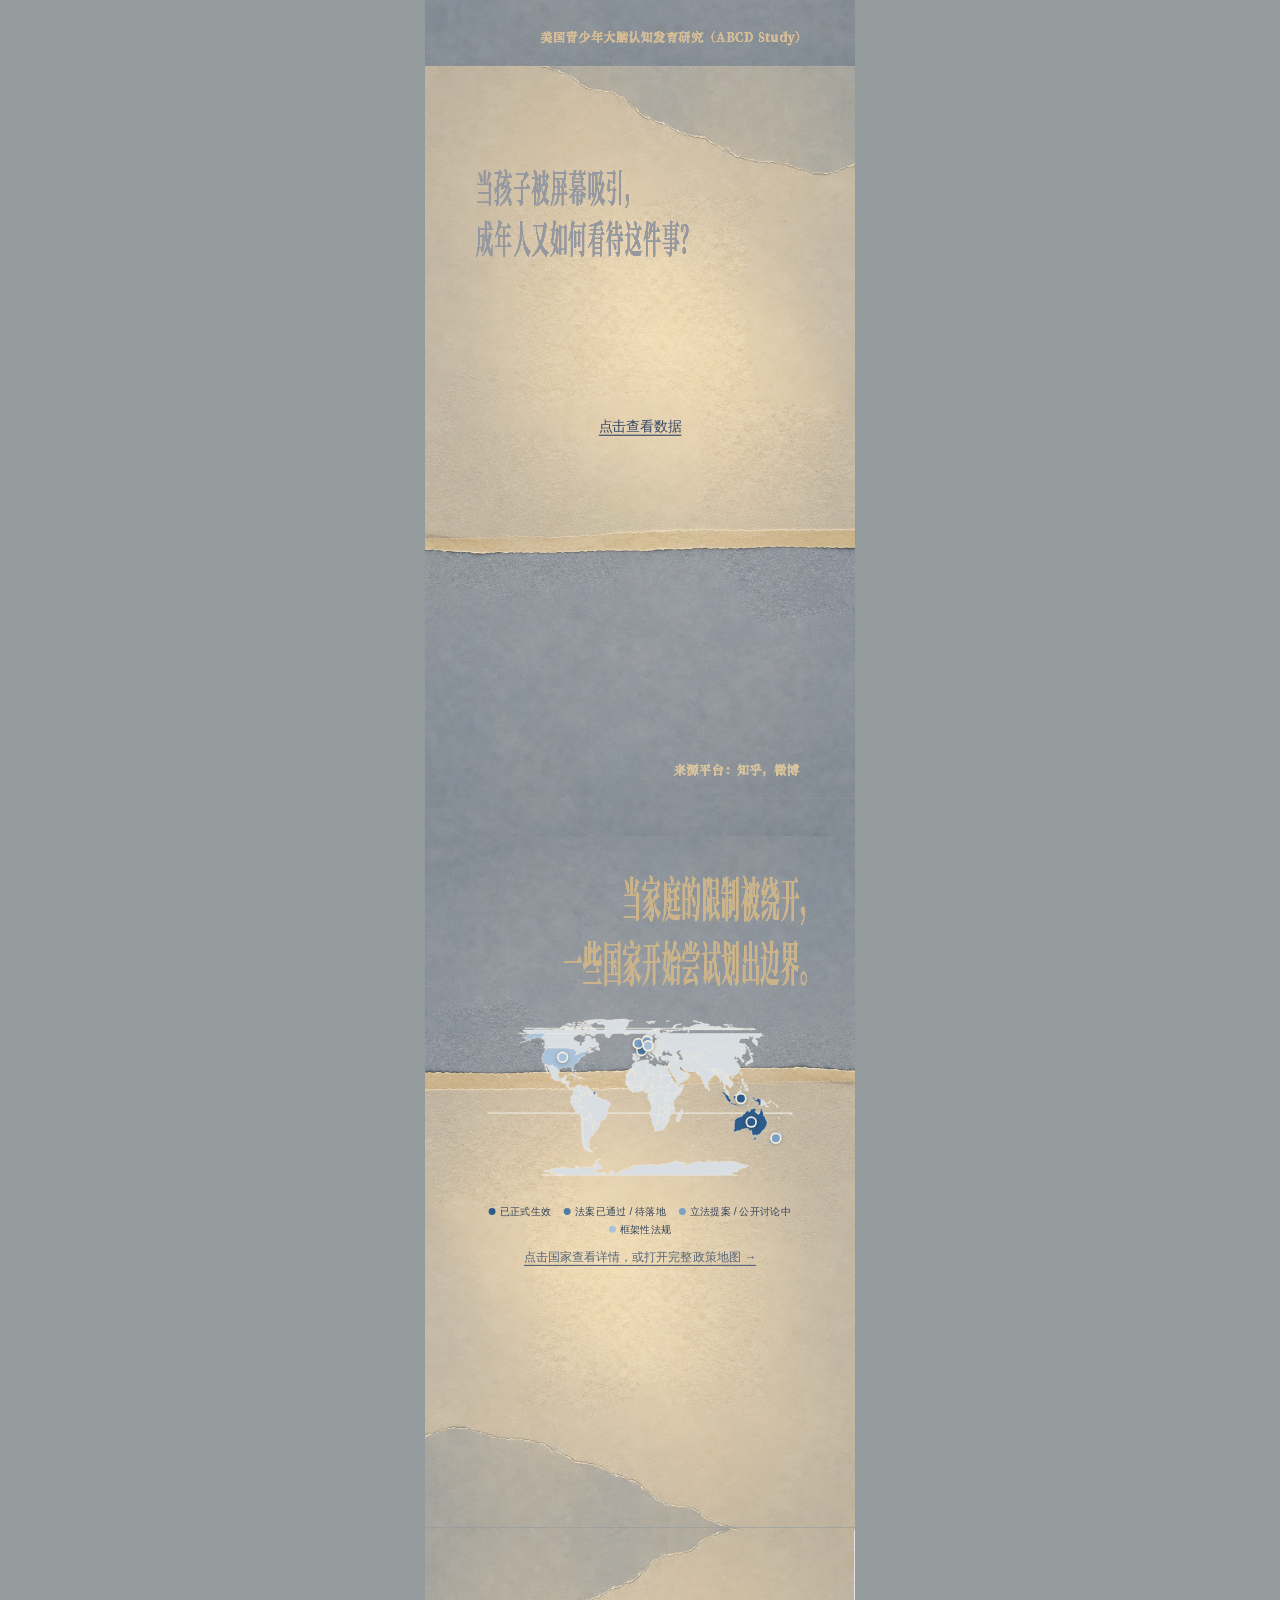
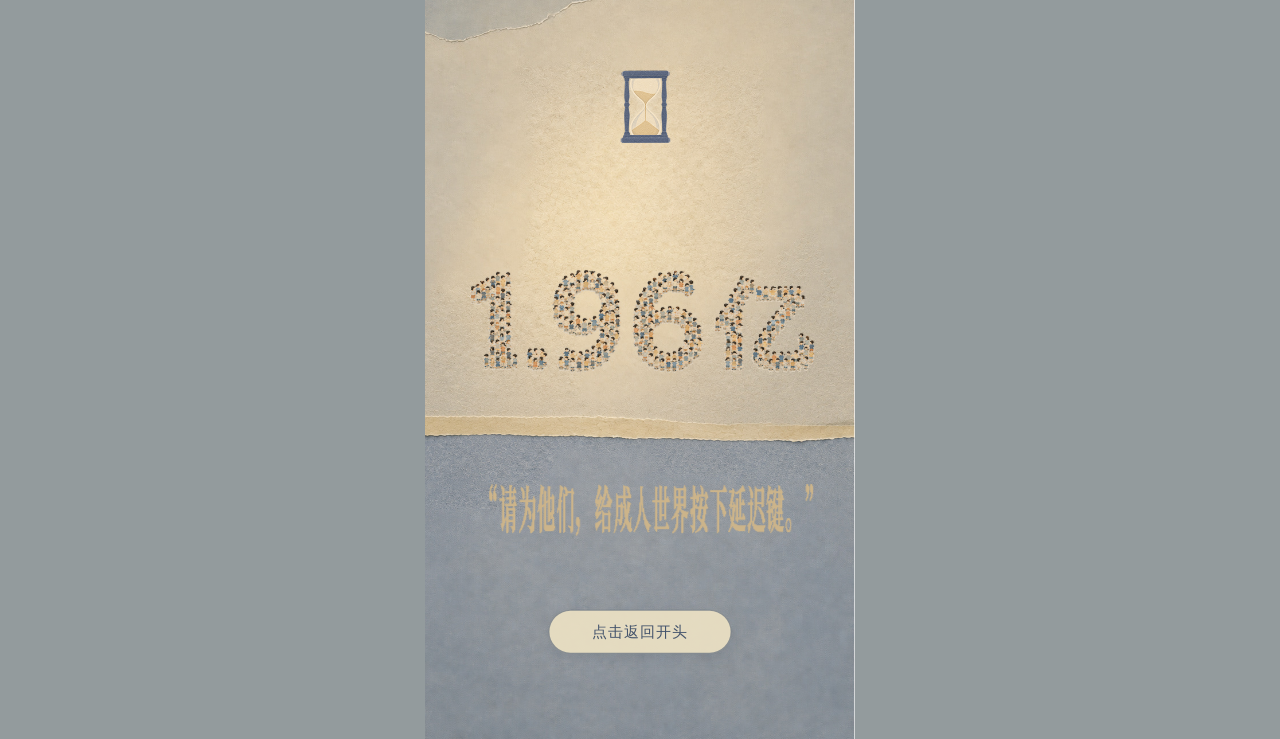
==== commit 6842c9c8: "Keep core H5 interactions enabled on mobile" ====
--- a/index.html
+++ b/index.html
@@ -9,15 +9,15 @@
   <link rel="icon" href="data:,">
   <link rel="stylesheet" href="./site-shell.css?v=20260908a">
   <link rel="stylesheet" href="./site-audio.css?v=20260910a">
-  <link rel="stylesheet" href="./styles-interactions.css?v=20260903e">
-  <link rel="stylesheet" href="./extension.css?v=20260910g">
+  <link rel="stylesheet" href="./styles-interactions.css?v=20260910f">
+  <link rel="stylesheet" href="./extension.css?v=20260910h">
   <link rel="stylesheet" href="./mobile-pager.css?v=20260909c">
   <script src="./assets/manifest.js" defer></script>
   <script src="./site-shell.js?v=20260910b" defer></script>
   <script src="./site-audio.js?v=20260910a" defer></script>
   <script src="./assets/interactions.js?v=20260903c" defer></script>
   <script src="./interaction-core.js?v=20260910i" defer></script>
-  <script src="./app-interactions.js?v=20260910j" defer></script>
+  <script src="./app-interactions.js?v=20260910k" defer></script>
   <script src="./assets/extension/manifest.js?v=20260908d" defer></script>
   <script src="./assets/extension/charts-data.js?v=20260909e" defer></script>
   <script src="./assets/extension/map-data.js?v=20260908d" defer></script>
@@ -25,7 +25,7 @@
   <script src="./extension-core.js?v=20260908d" defer></script>
   <script src="./extension-charts.js?v=20260908d" defer></script>
   <script src="./extension-map.js?v=20260910g" defer></script>
-  <script src="./extension.js?v=20260910i" defer></script>
+  <script src="./extension.js?v=20260910j" defer></script>
   <script src="./mobile-pager.js?v=20260909e" defer></script>
 </head>
 <body>
--- a/styles-interactions.css
+++ b/styles-interactions.css
@@ -55,8 +55,5 @@
 .reply-hint span:last-child { text-decoration: underline; text-underline-offset: 7px; }
 .reply-hint[data-available="true"] { opacity: 1; pointer-events: auto; }
 .reply-hint:focus-visible { outline: 3px solid #4f7eff; outline-offset: -3px; }
-@media (prefers-reduced-motion: reduce) {
-  .psd-layer { animation: none !important; transition: none !important; }
-}
 .no-script { width: min(100%,1080px); margin: 0 auto; }
 .no-script img { display:block; width:100%; height:auto; }
--- a/extension.css
+++ b/extension.css
@@ -259,10 +259,3 @@
   clip: rect(0 0 0 0);
   clip-path: inset(50%);
 }
-
-@media (prefers-reduced-motion: reduce) {
-  #extension-canvas * {
-    animation-duration: 1ms !important;
-    transition-duration: 1ms !important;
-  }
-}
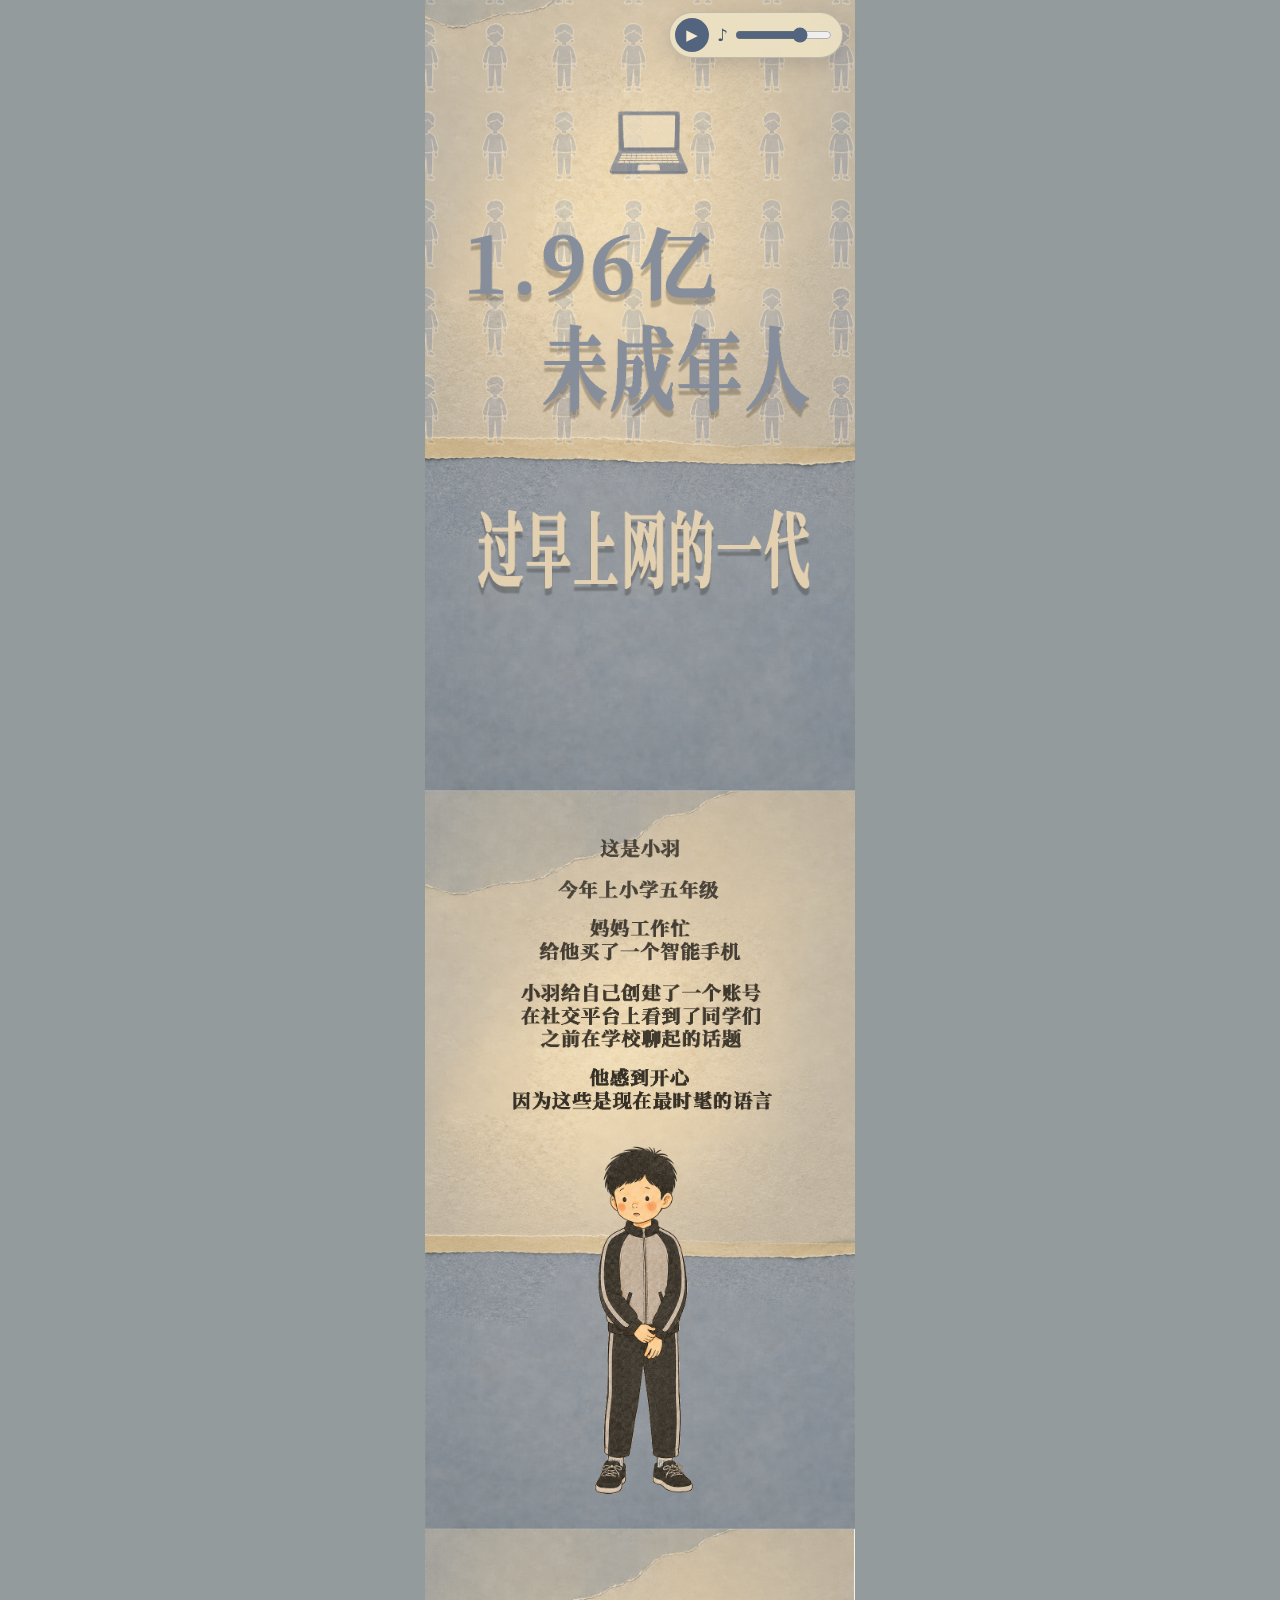
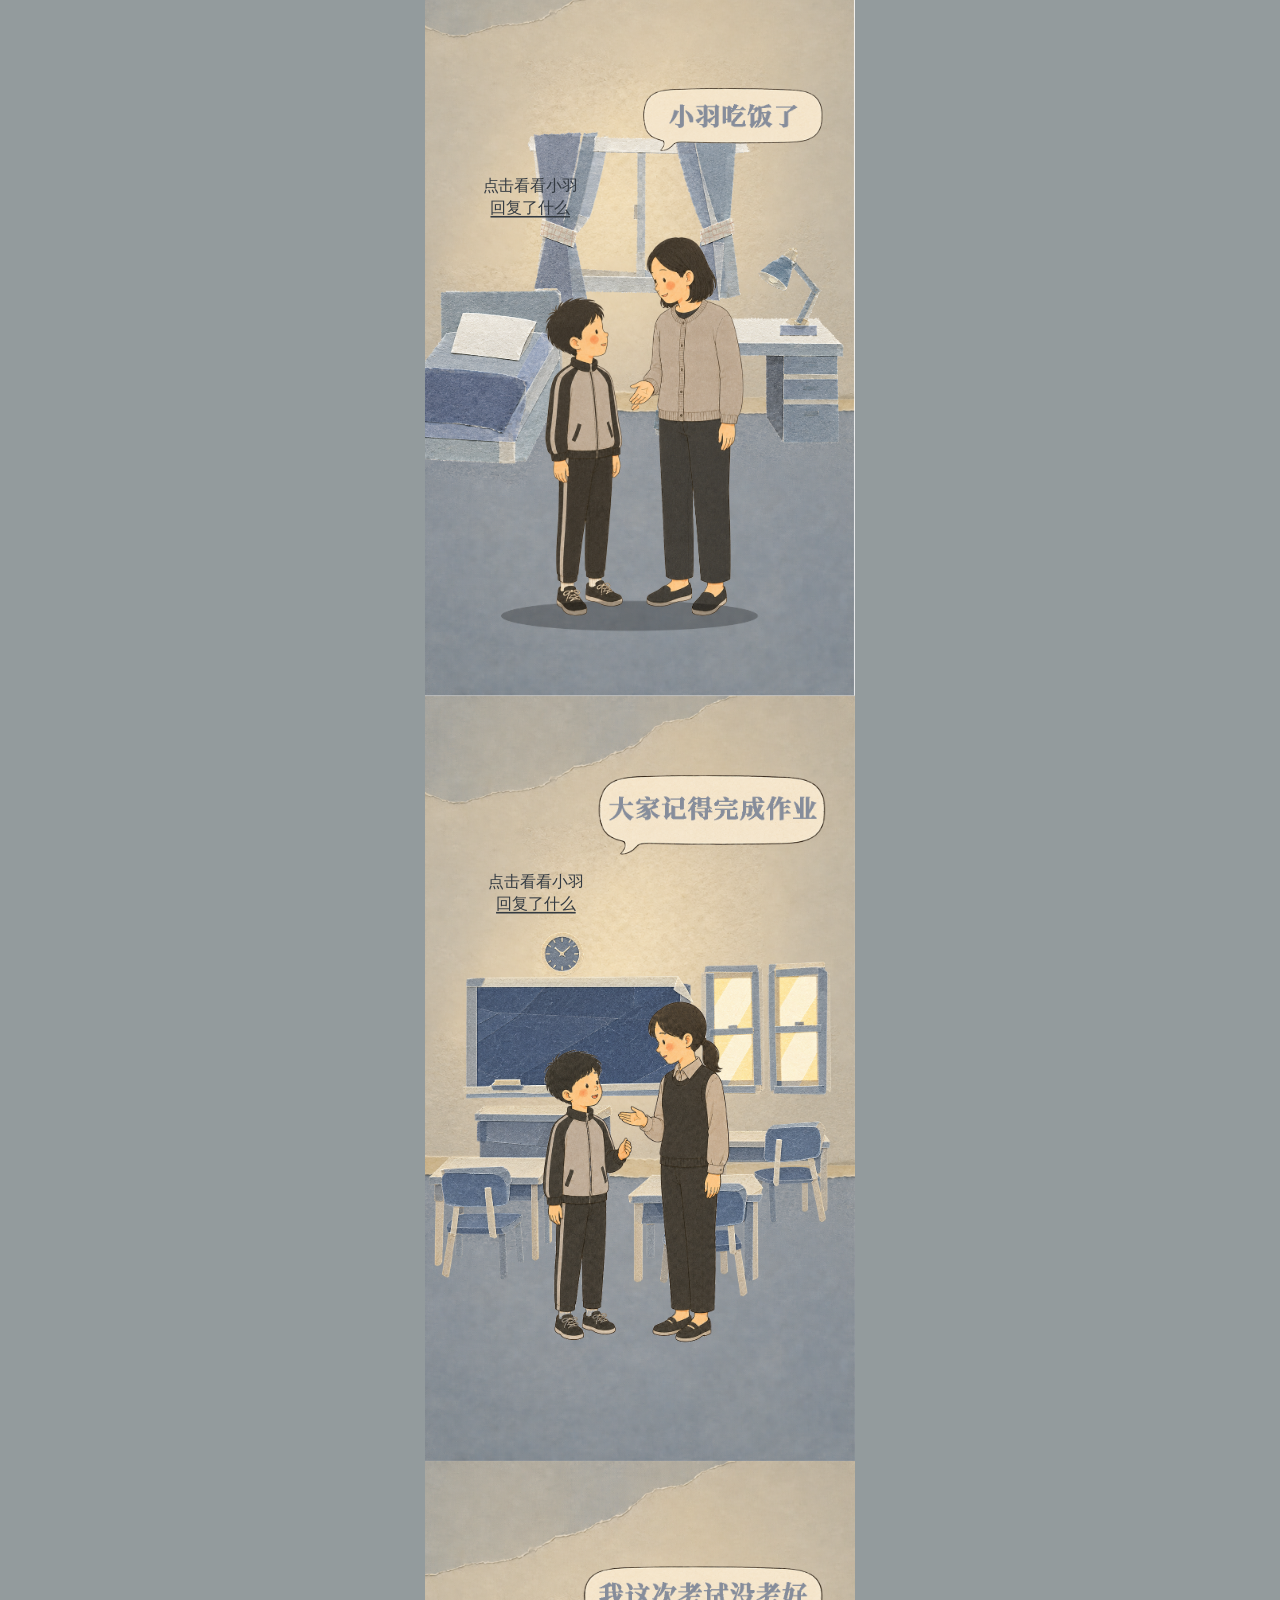
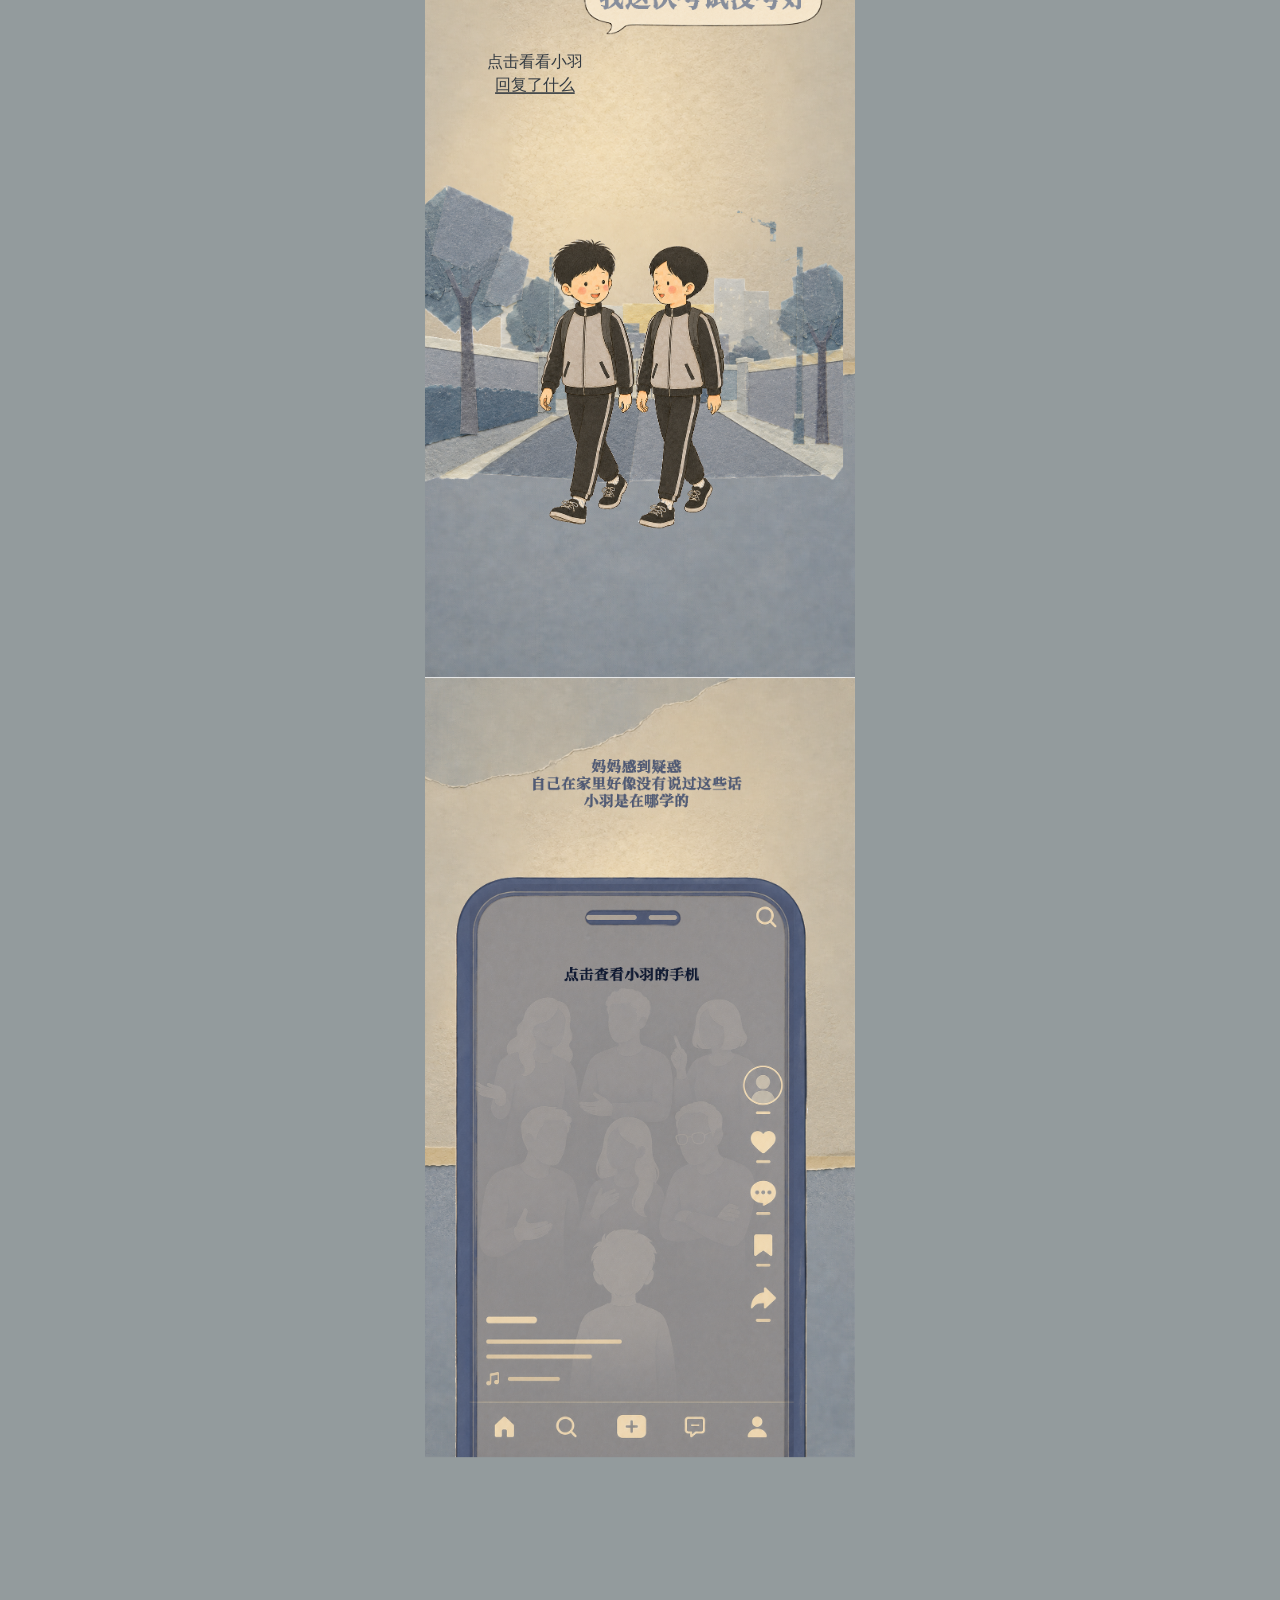
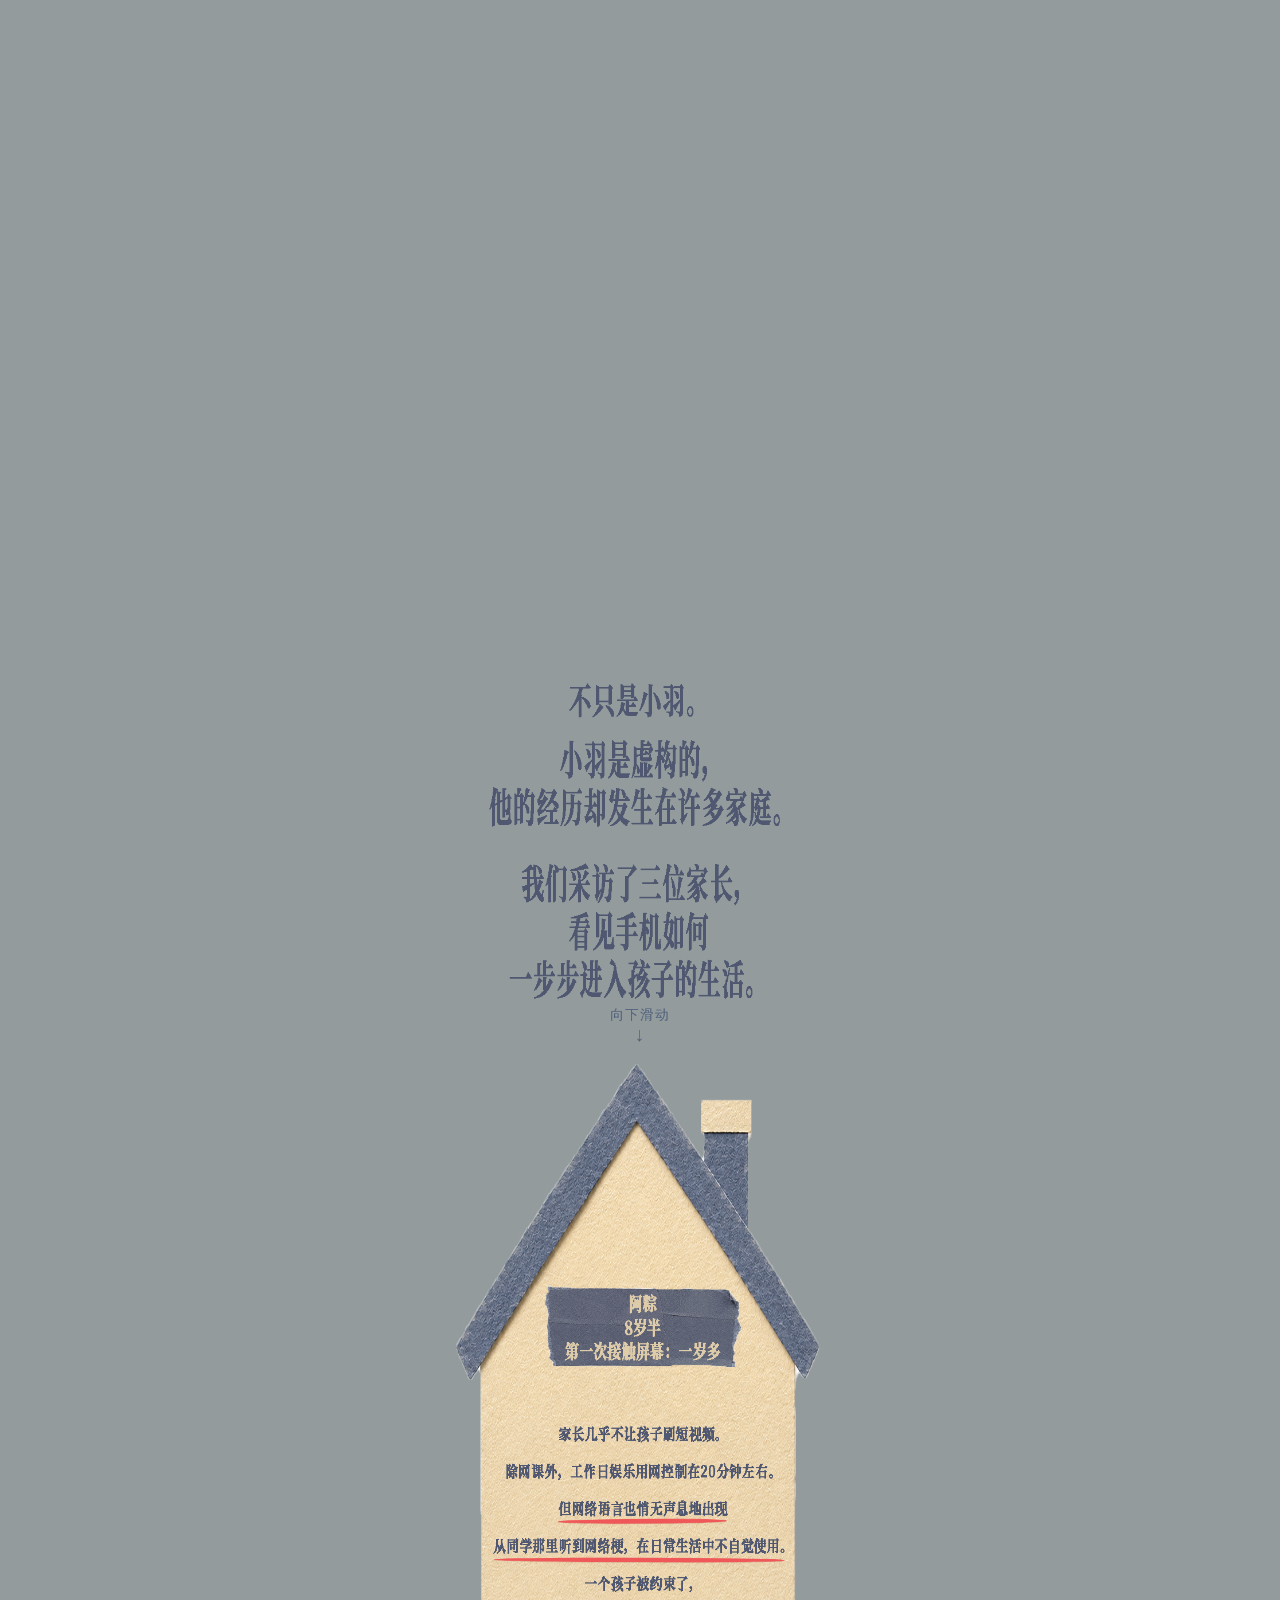
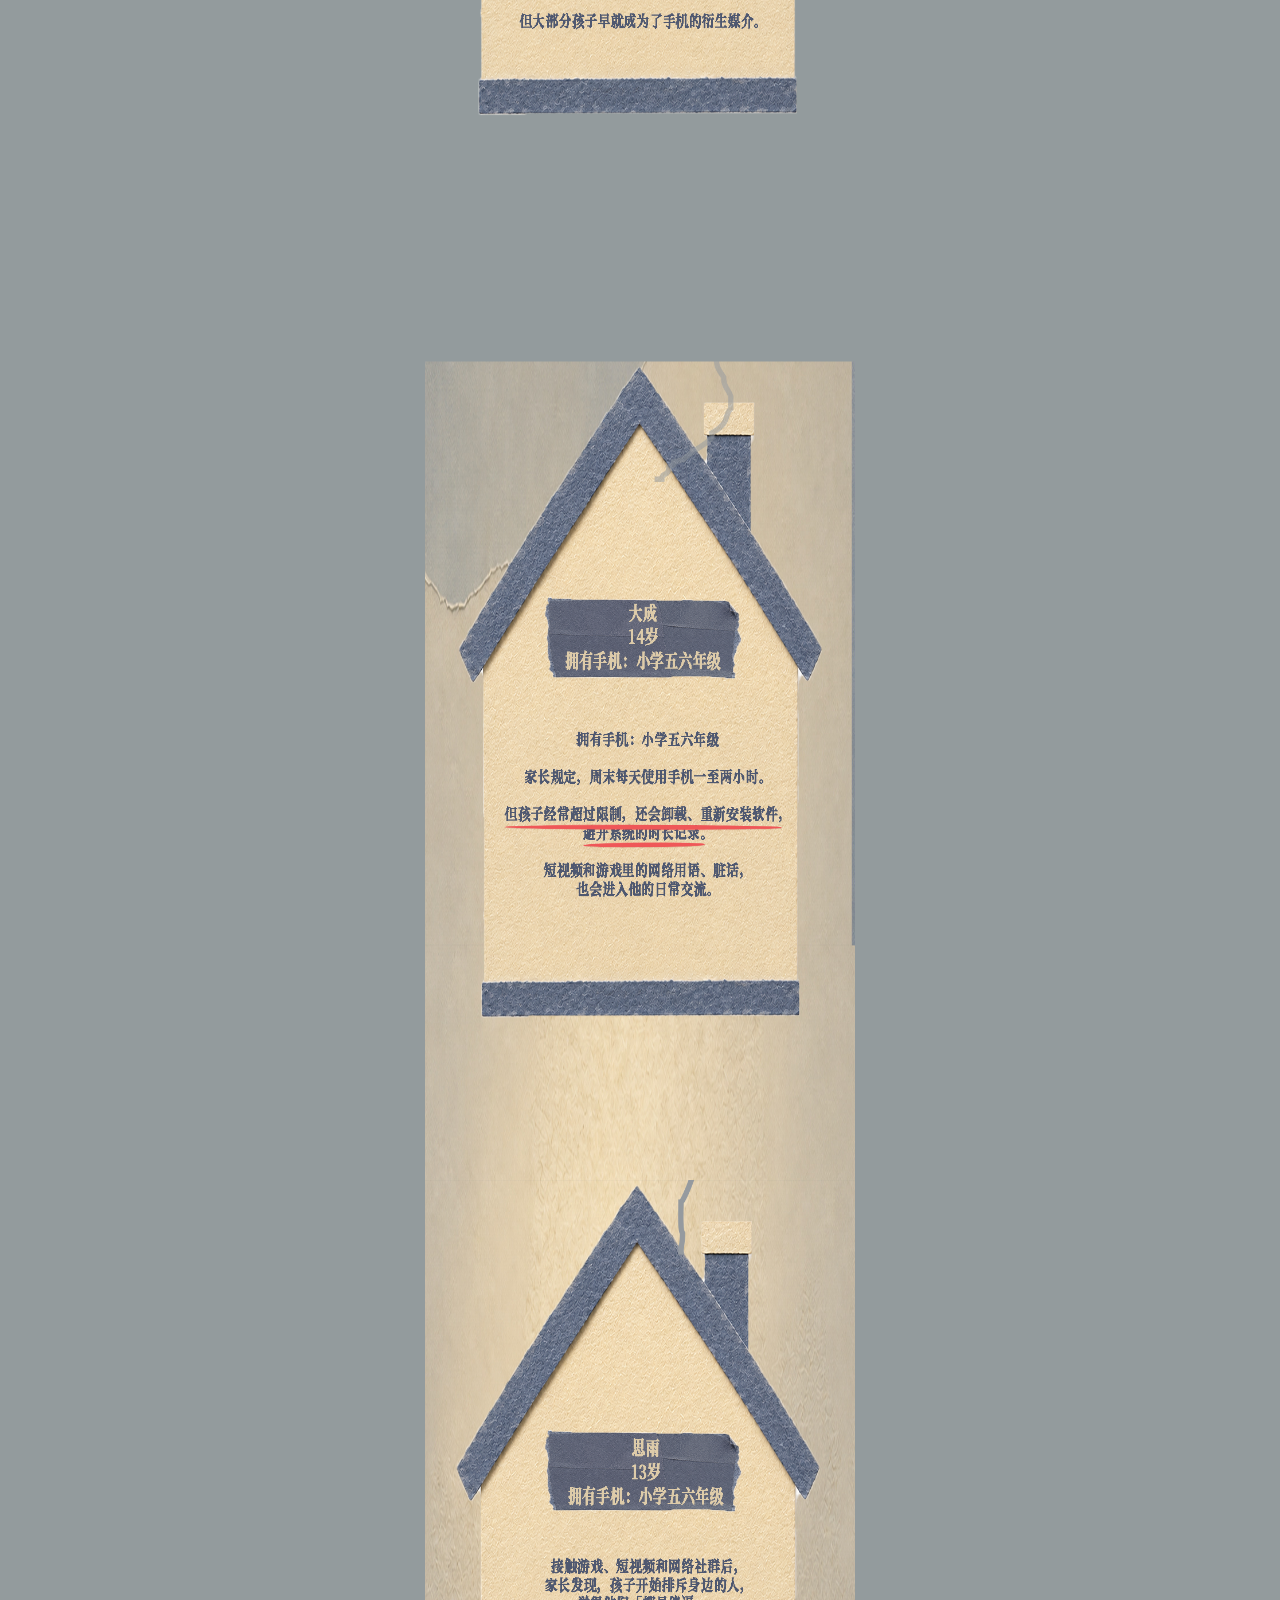
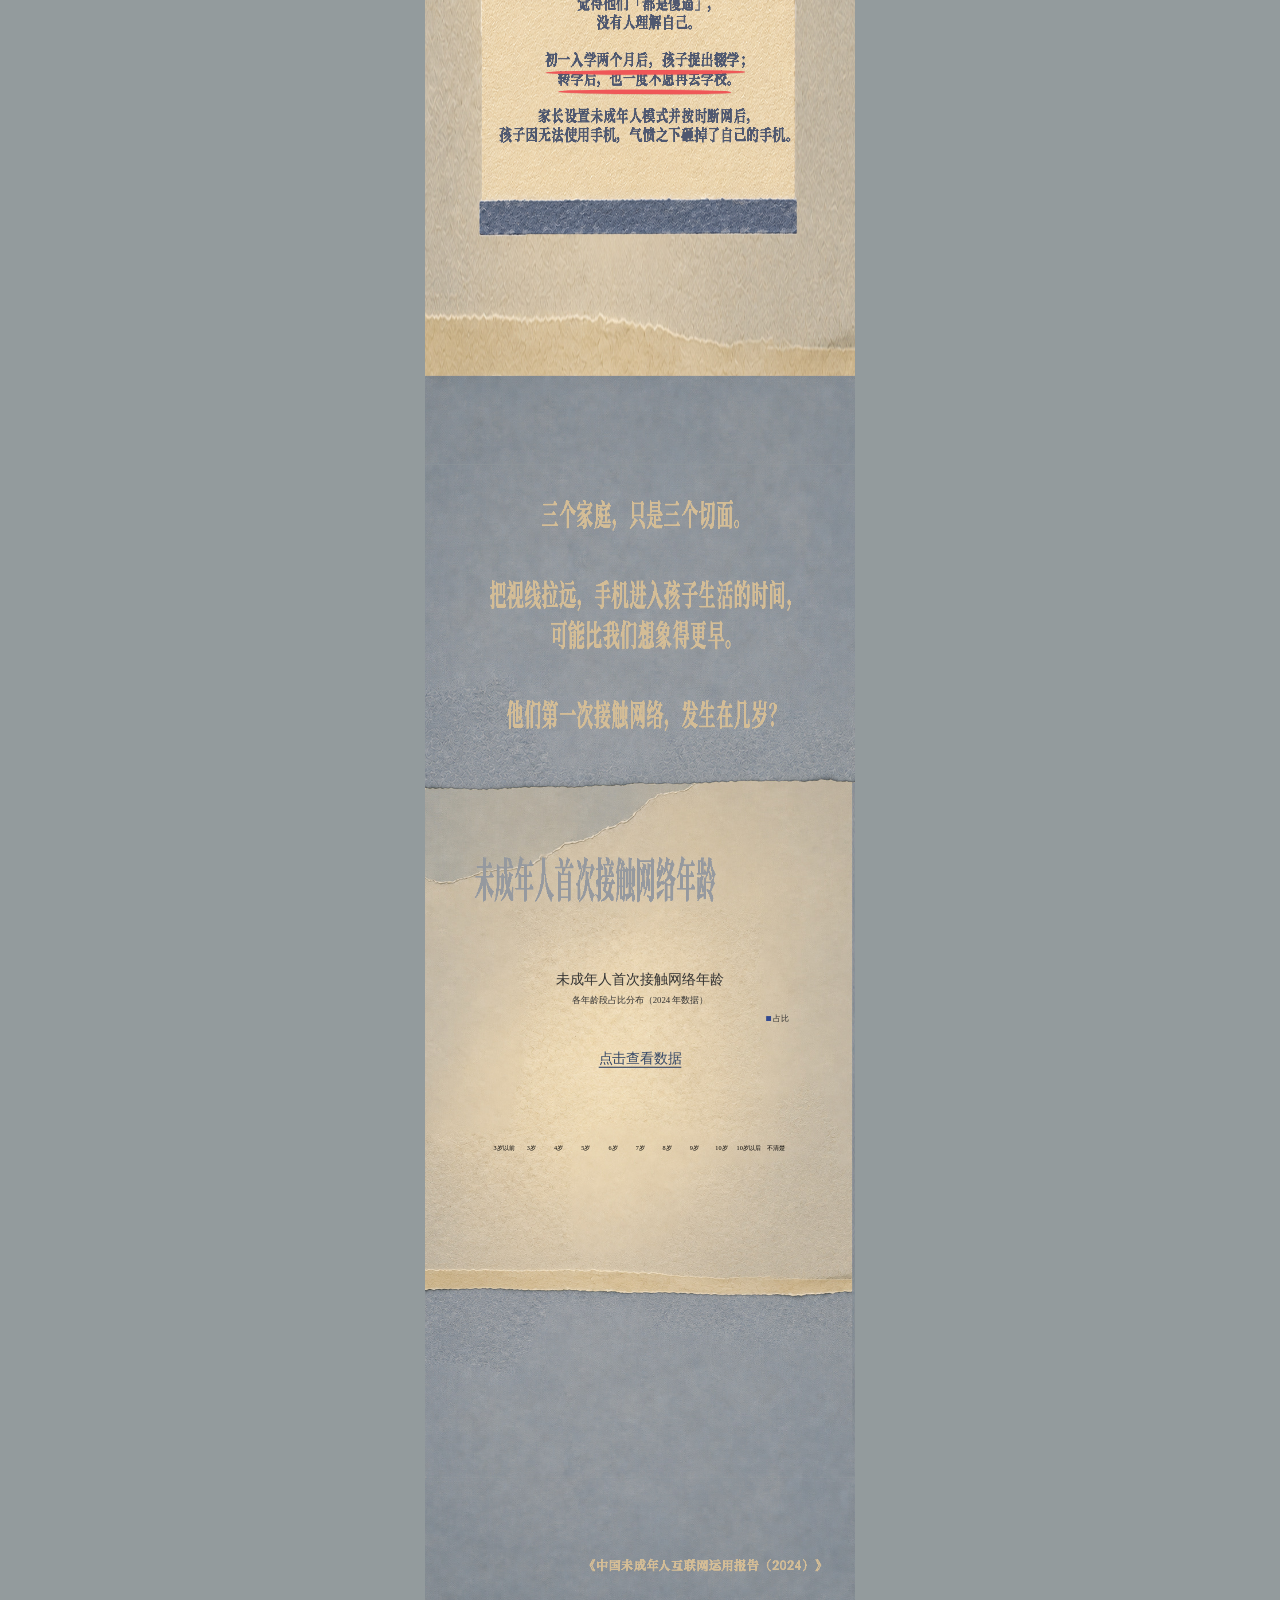
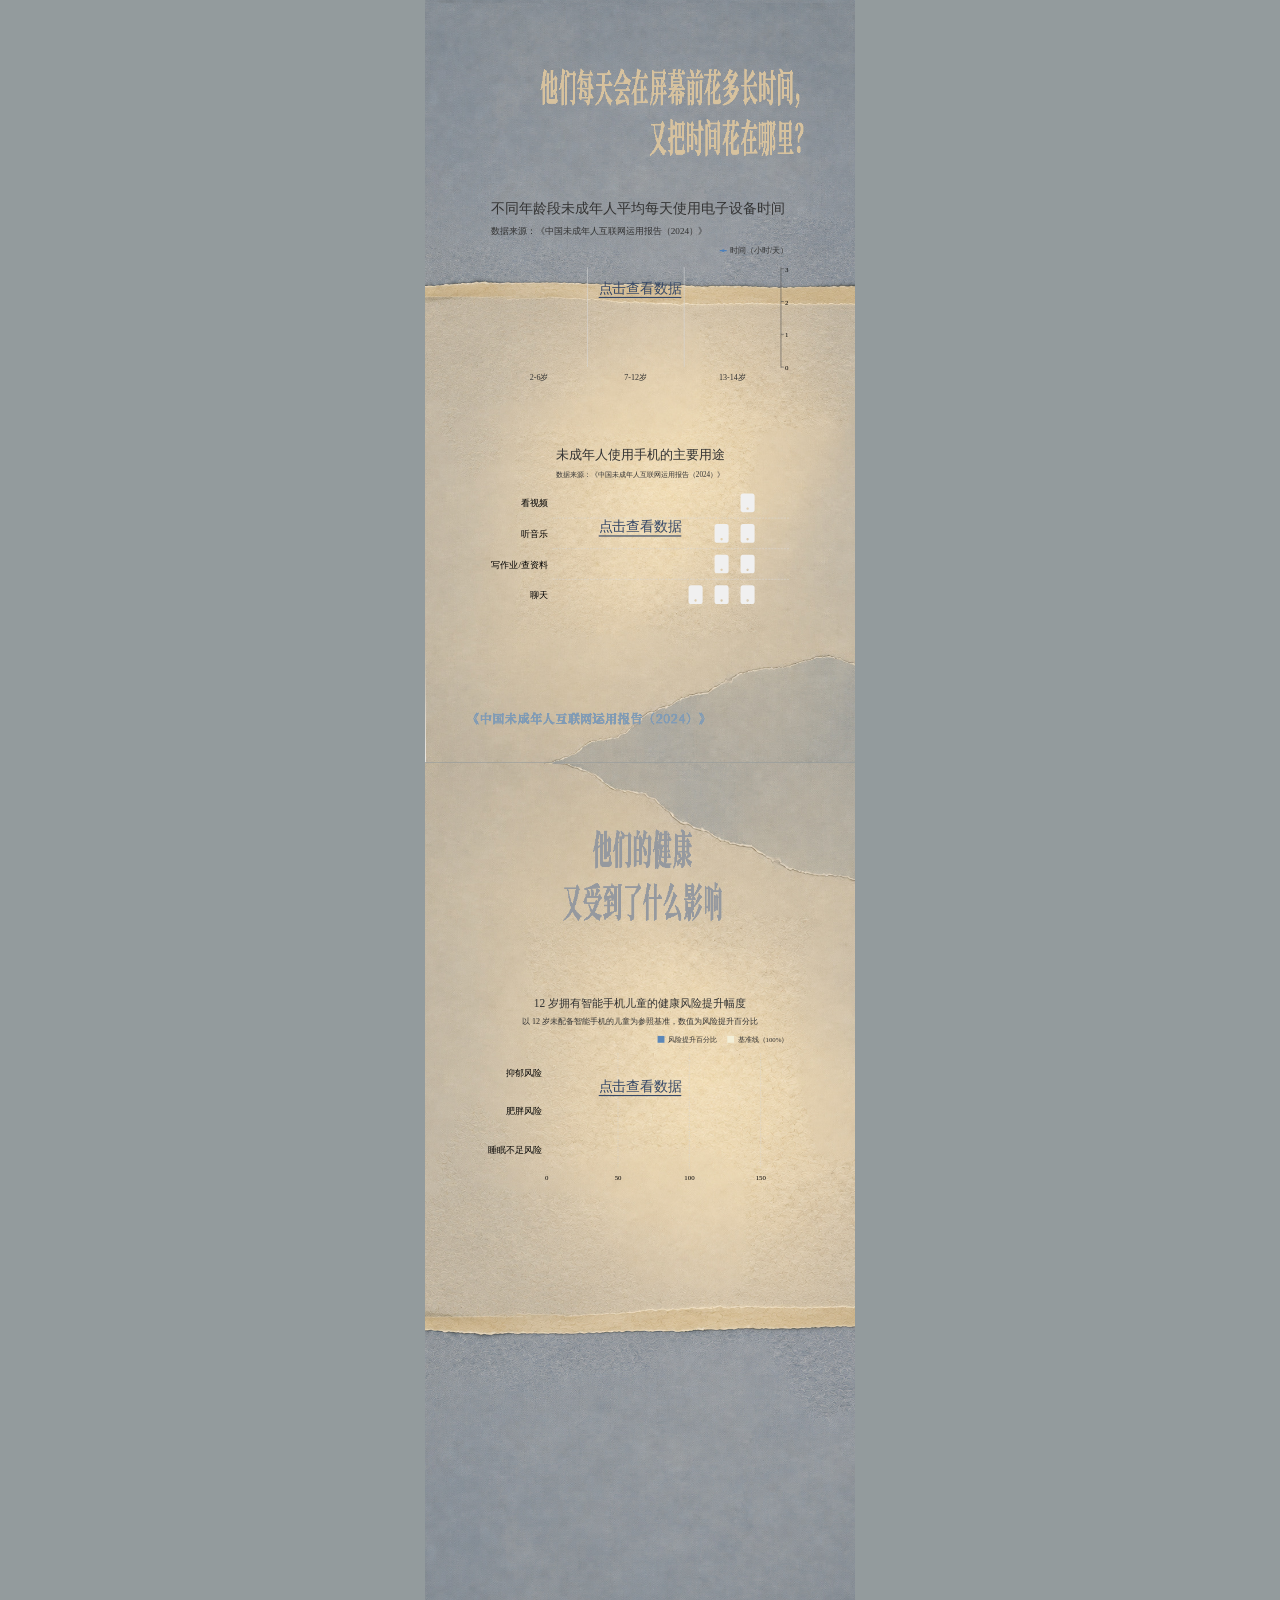
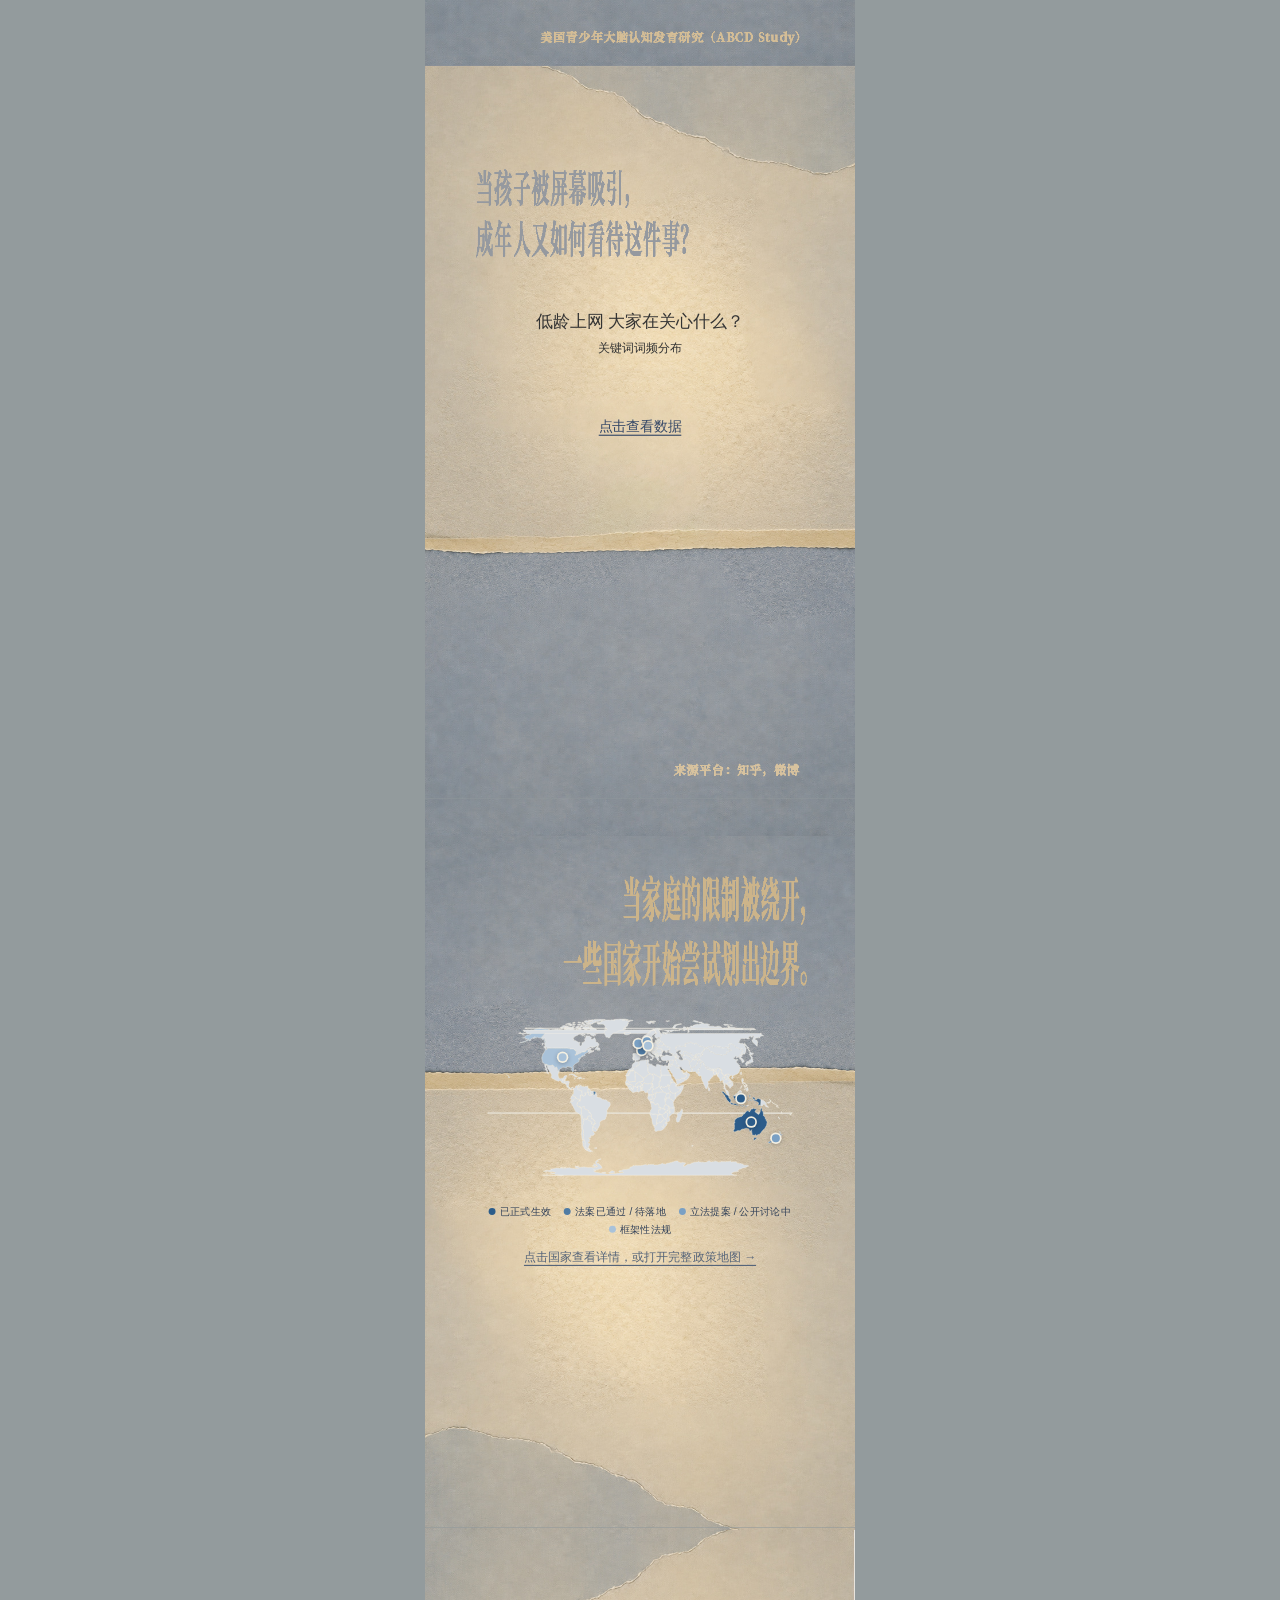
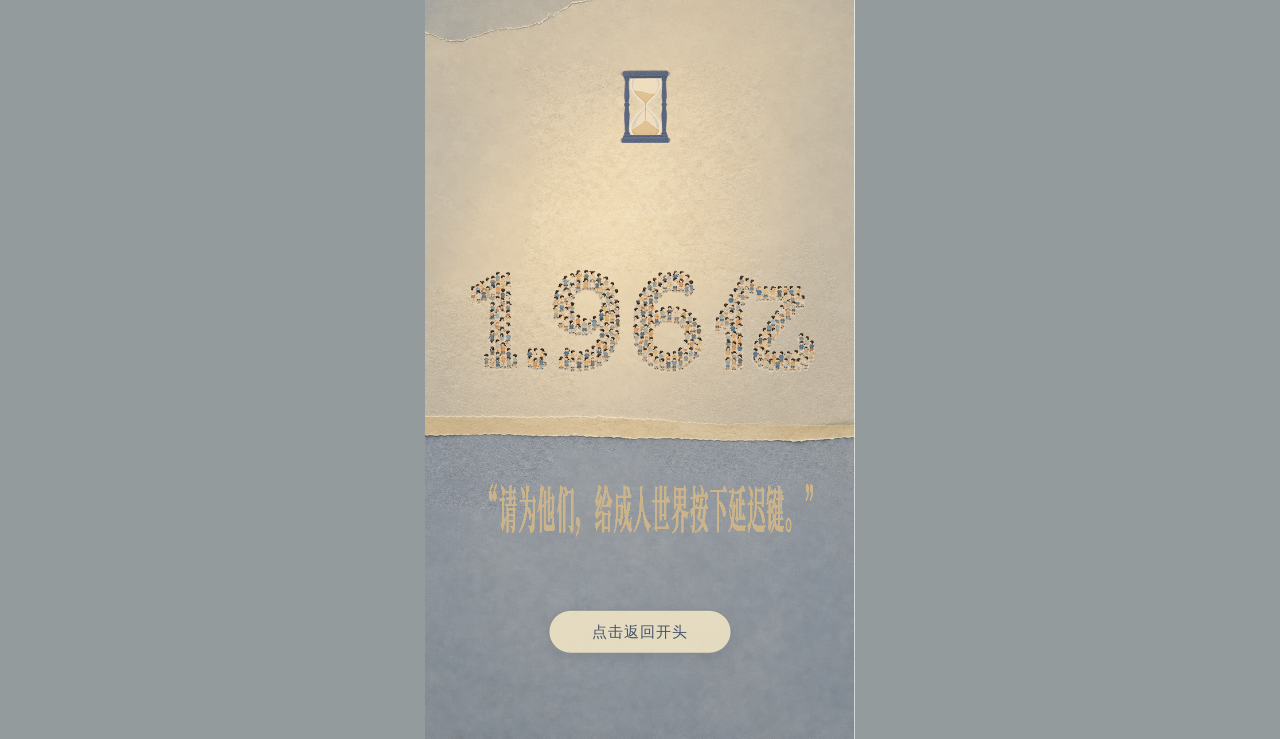
==== commit af553585: "Prevent mobile opening render crash" ====
--- a/index.html
+++ b/index.html
@@ -17,7 +17,7 @@
   <script src="./site-audio.js?v=20260910a" defer></script>
   <script src="./assets/interactions.js?v=20260903c" defer></script>
   <script src="./interaction-core.js?v=20260910i" defer></script>
-  <script src="./app-interactions.js?v=20260910k" defer></script>
+  <script src="./app-interactions.js?v=20260910m" defer></script>
   <script src="./assets/extension/manifest.js?v=20260908d" defer></script>
   <script src="./assets/extension/charts-data.js?v=20260909e" defer></script>
   <script src="./assets/extension/map-data.js?v=20260908d" defer></script>
@@ -26,7 +26,7 @@
   <script src="./extension-charts.js?v=20260908d" defer></script>
   <script src="./extension-map.js?v=20260910g" defer></script>
   <script src="./extension.js?v=20260910j" defer></script>
-  <script src="./mobile-pager.js?v=20260909e" defer></script>
+  <script src="./mobile-pager.js?v=20260910f" defer></script>
 </head>
 <body>
   <div id="h5-loader" role="status" aria-live="polite" aria-label="页面正在加载">
